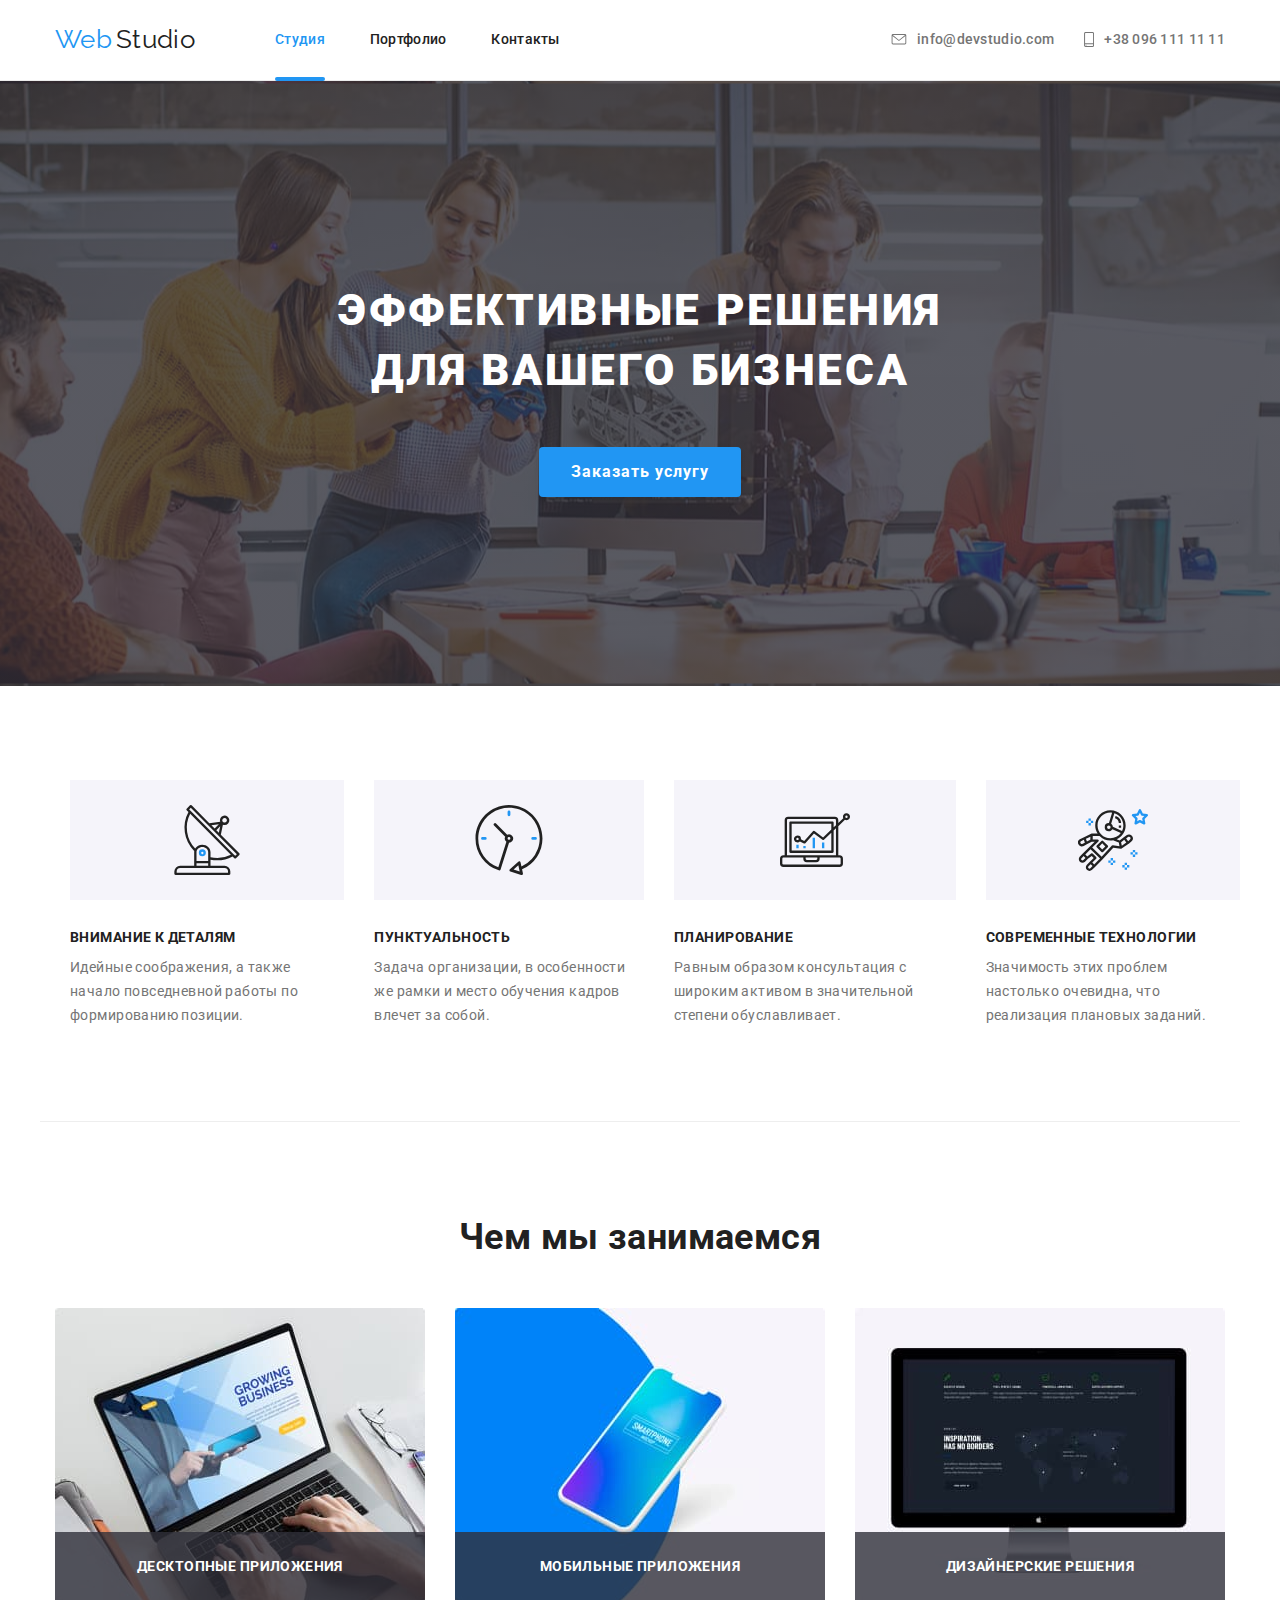
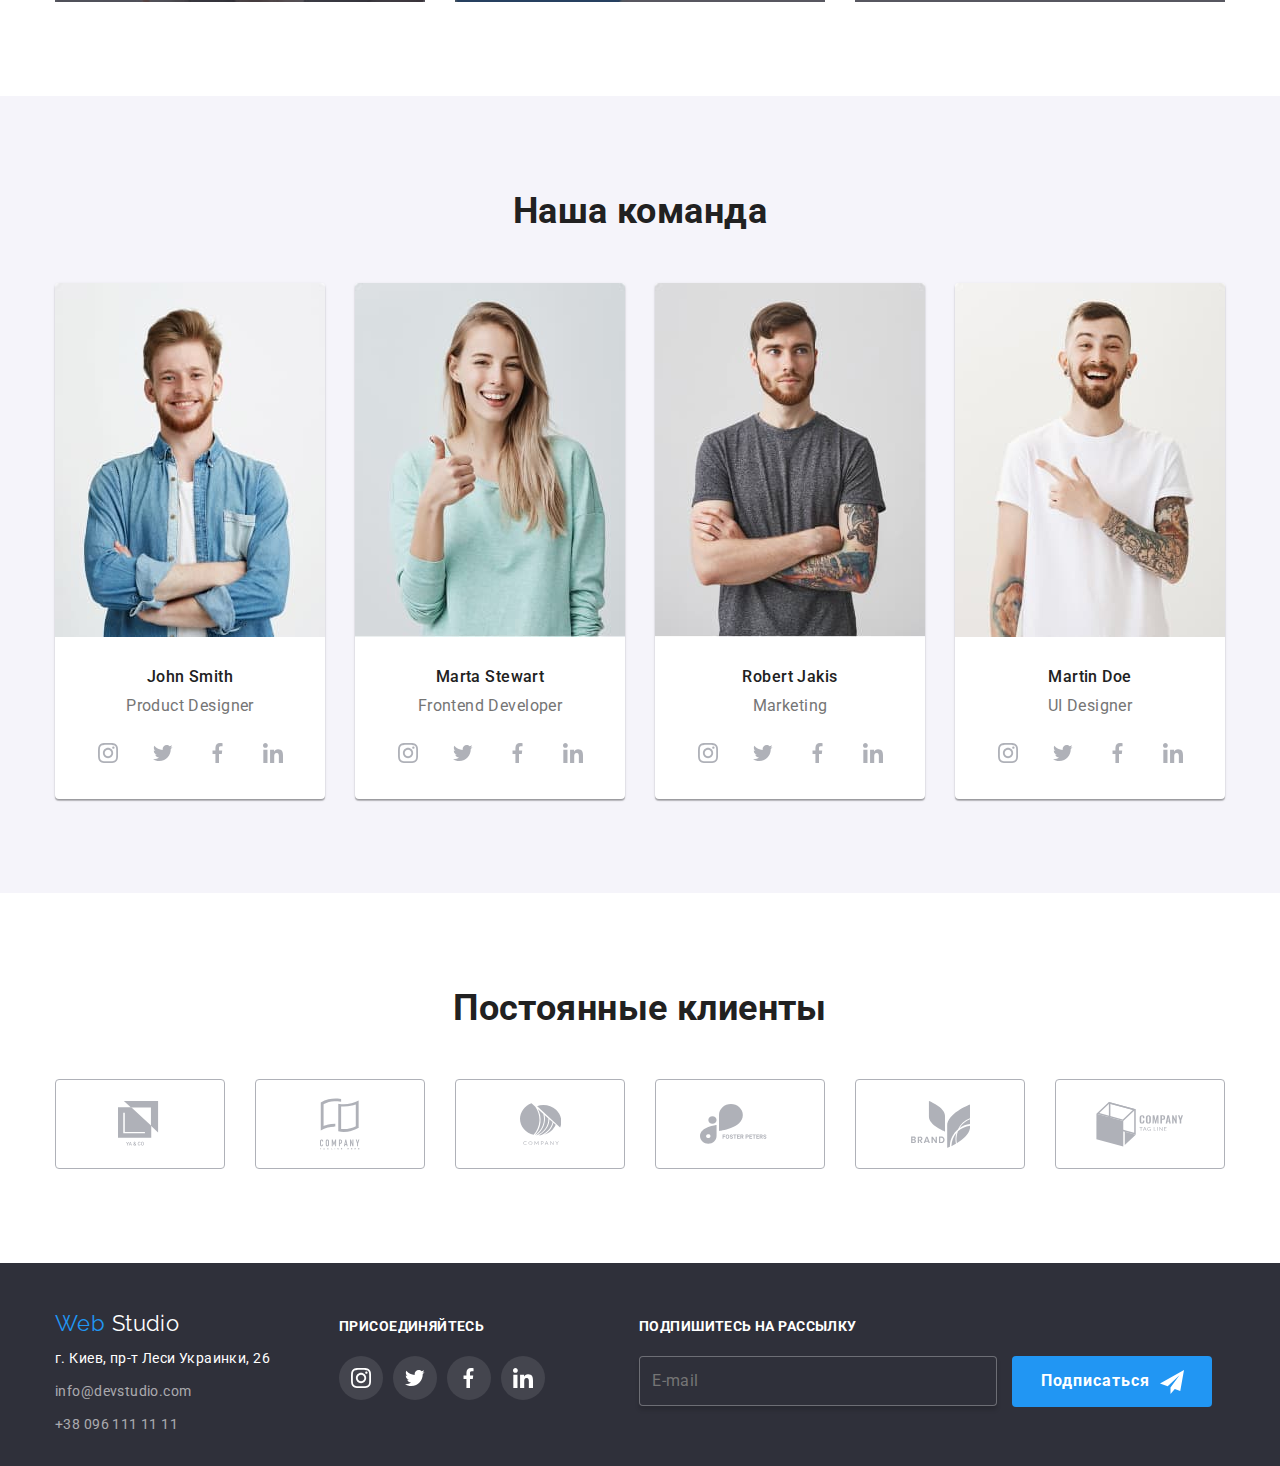
==== index.html @ 1671b2d3 "додає основні файли" ====
<!DOCTYPE html>
<html lang="ru">
  <head>
    <meta charset="UTF-8" />
    <meta name="viewport" content="width=device-width, initial-scale=1.0" />
    <title>Document</title>
    <link
      href="https://fonts.googleapis.com/css2?family=Raleway:wght@700&family=Roboto:wght@400;500;700;900&display=swap"
      rel="stylesheet"
    />
    <link
      rel="stylesheet"
      href="https://cdnjs.cloudflare.com/ajax/libs/modern-normalize/0.6.0/modern-normalize.min.css"
    />

    <link rel="stylesheet" href="./css/main.min.css" />
  </head>
  <body>
    <!-- шапка  -->
    <header>
      <div class="container header">
        <nav class="main-nav">
          <a href="./index.html" class="link">
            <span class="logo-web links">Web</span>&#160;<span
              class="logo-studio links"
              >Studio</span
            >
          </a>

          <ul class="nav">
            <li class="nav-item">
              <a href="./index.html" class="link main current">Студия</a>
            </li>

            <li class="nav-item">
              <a href="./portfolio.html" class="link">Портфолио</a>
            </li>
            <li class="nav-item"><a href="" class="link">Контакты</a></li>
          </ul>
        </nav>

        <ul class="contacts">
          <li>
            <a href="mailto:info@devstudio.com" class="link mail">
              <svg class="icon" width="16" height="11">
                <title>иконка електронка</title>
                <use href="./img/sprite.svg#mail-icon"></use>
              </svg>
              info@devstudio.com
            </a>
          </li>
          <li>
            <a href="tell:380961111111" class="link tell">
              <svg class="icon" width="10" height="15">
                <title>иконка телефон</title>
                <use href="./img/sprite.svg#tell-icon"></use>
              </svg>
              +38 096 111 11 11
            </a>
          </li>
        </ul>
      </div>
    </header>

    <main>
      <!-- герой -->
      <section class="hero">
        <h1 class="hero-title">
          эффективные решения для вашего бизнеса
        </h1>
        <button data-modal-open class="hero-button">Заказать услугу</button>

        <div data-modal class="backdrop is-hidden">
          <div class="modal">
            <b class="modal-title">Оставьте свои данные, мы вам перезвоним</b>
            <button data-modal-close class="modal-close-btn">
              <svg class="close" width="11" height="11">
                <use href="./img/sprite.svg#icon-close"></use>
              </svg>
            </button>
            <form class="js-speaker-form">
              <div class="form-field">
                <input
                  type="text"
                  name="username"
                  id="name"
                  placeholder=" "
                  class="form-input"
                />
                <label for="name" class="fields-label">Имя</label>
                <svg class="icon-form" width="12" height="12">
                  <title>иконка поля имя</title>
                  <use href="./img/sprite.svg#icon-name"></use>
                </svg>
              </div>
              <div class="form-field">
                <input
                  type="tel"
                  name="tel"
                  id="tel"
                  placeholder=" "
                  class="form-input"
                />
                <label for="tel" class="fields-label">Телефон</label>
                <svg class="icon-form" width="12" height="12">
                  <title>иконка поля телефон</title>
                  <use href="./img/sprite.svg#icon-tel"></use>
                </svg>
              </div>
              <div class="form-field">
                <input
                  type="email"
                  name="email"
                  id="email"
                  placeholder=" "
                  class="form-input"
                />
                <label for="email" class="fields-label">Почта</label>
                <svg class="icon-form" width="12" height="12">
                  <title>иконка поля електронка</title>
                  <use href="./img/sprite.svg#icon-mail"></use>
                </svg>
              </div>

              <div class="form-field">
                <textarea
                  placeholder=" "
                  class="form-input input-textarea"
                  name="comment"
                  id="comment"
                  cols="30"
                  rows="10"
                ></textarea>
                <label for="comment" class="fields-label coment"
                  >Комментарий</label
                >
              </div>

              <div class="checkbox-field">
                <label class="checkbox-label">
                  <input class="checkbox" type="checkbox" name="consent" />
                  <span class="checkbox-icon"></span>
                  <p class="chexkbox-text">
                    Согласен с рассылкой и принимаю
                    <a href="" class="link checkbox-link">Условия договора</a>
                  </p>
                </label>
              </div>
              <button type="submit" class="modal-submit">Отправить</button>
            </form>
          </div>
        </div>
      </section>
      <!-- наши преимущества -->
      <section class="section advantages container">
        <div class="container advantages-box">
          <h2 class="section-titles visually-hidden">наши преимущества</h2>
          <ul class="advantages-list">
            <li class="advantages-list-item">
              <!-- <svg class="icon" width="270" height="120">
                <use href="./img/sprite.svg#icon-details"></use>
              </svg> -->

              <h3 class="advantage-titles">Внимание к деталям</h3>
              <p>
                Идейные соображения, а также начало повседневной работы по
                формированию позиции.
              </p>
            </li>
            <li class="advantages-list-item">
              <!-- <svg class="icon" width="270" height="120">
                <use href="./img/sprite.svg#icon-punctuality"></use>
              </svg> -->
              <h3 class="advantage-titles">Пунктуальность</h3>
              <p>
                Задача организации, в особенности же рамки и место обучения
                кадров влечет за собой.
              </p>
            </li>
            <li class="advantages-list-item">
              <!-- <svg class="icon" width="270" height="120">
                <use href="./img/sprite.svg#icon-planning"></use>
              </svg> -->
              <h3 class="advantage-titles">Планирование</h3>
              <p>
                Равным образом консультация с широким активом в значительной
                степени обуславливает.
              </p>
            </li>
            <li class="advantages-list-item">
              <!-- <svg class="icon" width="270" height="120">
                <use href="./img/sprite.svg#modern-tech"></use>
              </svg> -->
              <h3 class="advantage-titles">Современные технологии</h3>
              <p>
                Значимость этих проблем настолько очевидна, что реализация
                плановых заданий.
              </p>
            </li>
          </ul>
        </div>
      </section>

      <!-- деятельность -->
      <section class="section activity">
        <div class="container">
          <h2 class="section-titles">Чем мы занимаемся</h2>
          <ul class="activity-list">
            <li>
              <img
                src="./img/desktop-app.jpg"
                alt="Десктопные приложения"
                width="370"
              />
              <a href="" class="link"
                ><h3 class="activity-title">Десктопные приложения</h3></a
              >
            </li>
            <li>
              <img
                src="./img/tell-app.jpg"
                alt="Мобильные приложения"
                width="370"
              />
              <a href="" class="link"
                ><h3 class="activity-title">Мобильные приложения</h3></a
              >
            </li>
            <li>
              <img
                src="./img/design-decision.jpg"
                alt="Дизайнерские решения"
                width="370"
              />
              <a href="" class="link"
                ><h3 class="activity-title">Дизайнерские решения</h3></a
              >
            </li>
          </ul>
        </div>
      </section>

      <!-- команда -->
      <section class="section team">
        <div class="container">
          <h2 class="section-titles">Наша команда</h2>
          <ul class="team-list">
            <li>
              <img src="./img/smith.jpg" alt="John Smith photo" width="270" />
              <p class="team-members">John Smith</p>
              <p class="profession">Product Designer</p>

              <ul class="team-pages">
                <li>
                  <a
                    href=""
                    aria-label="ссылка на instagram"
                    class="link-socio"
                  >
                    <svg class="icon" width="20" height="20">
                      <use href="./img/sprite.svg#instagram-icon"></use>
                      <title>иконка инстаграм</title>
                    </svg>
                  </a>
                </li>
                <li>
                  <a href="" aria-label="ссылка на twitter" class="link-socio">
                    <svg class="icon" width="20" height="20">
                      <use href="./img/sprite.svg#twitter-icon"></use>
                      <title>иконка твиттер</title>
                    </svg>
                  </a>
                </li>
                <li>
                  <a href="" aria-label="ссылка на facebook" class="link-socio">
                    <svg class="icon" width="20" height="20">
                      <use href="./img/sprite.svg#facebook-icon"></use>
                      <title>иконка фейсбук</title>
                    </svg>
                  </a>
                </li>
                <li>
                  <a href="" aria-label="ссылка на linkedin" class="link-socio">
                    <svg class="icon" width="20" height="20">
                      <use href="./img/sprite.svg#linkedin-icon"></use>
                      <title>иконка линкедин</title>
                    </svg>
                  </a>
                </li>
              </ul>
            </li>
            <li>
              <img
                src="./img/stewart.jpg"
                alt="Marta Stewart photo"
                width="270"
              />
              <p class="team-members">Marta Stewart</p>
              <p class="profession">Frontend Developer</p>

              <ul class="team-pages">
                <li>
                  <a
                    href=""
                    aria-label="ссылка на instagram"
                    class="link-socio"
                  >
                    <svg class="icon" width="20" height="20">
                      <use href="./img/sprite.svg#instagram-icon"></use>
                      <title>иконка инстаграм</title>
                    </svg>
                  </a>
                </li>
                <li>
                  <a href="" aria-label="ссылка на twitter" class="link-socio">
                    <svg class="icon" width="20" height="20">
                      <use href="./img/sprite.svg#twitter-icon"></use>
                      <title>иконка твиттер</title>
                    </svg>
                  </a>
                </li>
                <li>
                  <a href="" aria-label="ссылка на facebook" class="link-socio">
                    <svg class="icon" width="20" height="20">
                      <use href="./img/sprite.svg#facebook-icon"></use>
                      <title>иконка фейсбук</title>
                    </svg>
                  </a>
                </li>
                <li>
                  <a href="" aria-label="ссылка на linkedin" class="link-socio">
                    <svg class="icon" width="20" height="20">
                      <use href="./img/sprite.svg#linkedin-icon"></use>
                      <title>иконка линкедин</title>
                    </svg>
                  </a>
                </li>
              </ul>
            </li>

            <li>
              <img src="./img/jakis.jpg" alt="Robert Jakis photo" width="270" />
              <p class="team-members">Robert Jakis</p>
              <p class="profession">Marketing</p>

              <ul class="team-pages">
                <li>
                  <a
                    href=""
                    aria-label="ссылка на instagram"
                    class="link-socio"
                  >
                    <svg class="icon" width="20" height="20">
                      <use href="./img/sprite.svg#instagram-icon"></use>
                      <title>иконка инстаграм</title>
                    </svg>
                  </a>
                </li>
                <li>
                  <a href="" aria-label="ссылка на twitter" class="link-socio">
                    <svg class="icon" width="20" height="20">
                      <use href="./img/sprite.svg#twitter-icon"></use>
                      <title>иконка твиттер</title>
                    </svg>
                  </a>
                </li>
                <li>
                  <a href="" aria-label="ссылка на facebook" class="link-socio">
                    <svg class="icon" width="20" height="20">
                      <use href="./img/sprite.svg#facebook-icon"></use>
                      <title>иконка фейсбук</title>
                    </svg>
                  </a>
                </li>
                <li>
                  <a href="" aria-label="ссылка на linkedin" class="link-socio">
                    <svg class="icon" width="20" height="20">
                      <use href="./img/sprite.svg#linkedin-icon"></use>
                      <title>иконка линкедин</title>
                    </svg>
                  </a>
                </li>
              </ul>
            </li>
            <li>
              <img src="./img/doe.jpg" alt="Martin Doe photo" width="270" />
              <p class="team-members">Martin Doe</p>
              <p class="profession">UI Designer</p>

              <ul class="team-pages">
                <li>
                  <a
                    href=""
                    aria-label="ссылка на instagram"
                    class="link-socio"
                  >
                    <svg class="icon" width="20" height="20">
                      <use href="./img/sprite.svg#instagram-icon"></use>
                      <title>иконка инстаграм</title>
                    </svg>
                  </a>
                </li>
                <li>
                  <a href="" aria-label="ссылка на twitter" class="link-socio">
                    <svg class="icon" width="20" height="20">
                      <use href="./img/sprite.svg#twitter-icon"></use>
                      <title>иконка твиттер</title>
                    </svg>
                  </a>
                </li>
                <li>
                  <a href="" aria-label="ссылка на facebook" class="link-socio">
                    <svg class="icon" width="20" height="20">
                      <use href="./img/sprite.svg#facebook-icon"></use>
                      <title>иконка фейсбук</title>
                    </svg>
                  </a>
                </li>
                <li>
                  <a href="" aria-label="ссылка на linkedin" class="link-socio">
                    <svg class="icon" width="20" height="20">
                      <use href="./img/sprite.svg#linkedin-icon"></use>
                      <title>иконка линкедин</title>
                    </svg>
                  </a>
                </li>
              </ul>
            </li>
          </ul>
        </div>
      </section>

      <!-- клиенты -->
      <section class="section clients">
        <div class="container">
          <h2 class="section-titles">Постоянные клиенты</h2>
          <ul class="clients-list">
            <li>
              <a href="" aria-label="ссылка клиент1" class="link-client">
                <svg class="client-logo" width="44" height="49">
                  <use href="./img/sprite.svg#logo-client1"></use>
                </svg>
              </a>
            </li>
            <li>
              <a href="" aria-label="ссылка клиент2" class="link-client">
                <svg class="client-logo" width="40" height="52">
                  <use href="./img/sprite.svg#logo-client2"></use>
                </svg>
              </a>
            </li>
            <li>
              <a href="" aria-label="ссылка клиент3" class="link-client">
                <svg class="client-logo" width="41" height="43">
                  <use href="./img/sprite.svg#logo-client3"></use>
                </svg>
              </a>
            </li>
            <li>
              <a href="" aria-label="ссылка клиент4" class="link-client">
                <svg class="client-logo" width="80" height="42">
                  <use href="./img/sprite.svg#logo-client4"></use>
                </svg>
              </a>
            </li>
            <li>
              <a href="" aria-label="ссылка клиент5" class="link-client">
                <svg class="client-logo" width="59" height="47">
                  <use href="./img/sprite.svg#logo-client5"></use>
                </svg>
              </a>
            </li>
            <li>
              <a href="" aria-label="ссылка клиент6" class="link-client">
                <svg class="client-logo" width="88" height="45">
                  <use href="./img/sprite.svg#logo-client6"></use>
                </svg>
              </a>
            </li>
          </ul>
        </div>
      </section>
    </main>

    <footer>
      <div class="container">
        <div class="footer-box">
          <div class="footer-contacts">
            <a href="./index.html" class="logo-link">
              <span class="logo-web">Web</span>&#160;<span class="logo-studio"
                >Studio</span
              >
            </a>
            <ul>
              <li class="link-item">
                <a
                  href="https://www.google.com/maps/place/%D0%B1%D1%83%D0%BB.+%D0%9B%D0%B5%D1%81%D0%B8+%D0%A3%D0%BA%D1%80%D0%B0%D0%B8%D0%BD%D0%BA%D0%B8,+26,+%D0%9A%D0%B8%D0%B5%D0%B2,+02000/@50.4269938,30.539431,3a,90y,237.72h,97.14t/data=!3m6!1e1!3m4!1sD-pTT85VMTMNwB7MYqKkrQ!2e0!7i13312!8i6656!4m5!3m4!1s0x40d4cf0e033ecbe9:0x57a4dffefec77da0!8m2!3d50.4265807!4d30.5383858"
                  class="link"
                  >г. Киев, пр-т Леси Украинки, 26</a
                >
              </li>
              <li>
                <a href="mailto:info@devstudio.com" class="link"
                  >info@devstudio.com</a
                >
              </li>
              <li>
                <a href="tell:380961111111" class="link">+38 096 111 11 11</a>
              </li>
            </ul>
          </div>

          <div class="join">
            <b class="join-header">присоединяйтесь</b>
            <ul class="join-networks">
              <li>
                <a href="" aria-label="ссылка на instagram" class="link-socio">
                  <svg class="icon" width="20" height="20">
                    <use href="./img/sprite.svg#instagram-icon"></use>
                    <title>иконка инстаграм</title>
                  </svg>
                </a>
              </li>
              <li>
                <a href="" aria-label="ссылка на twitter" class="link-socio">
                  <svg class="icon" width="20" height="20">
                    <use href="./img/sprite.svg#twitter-icon"></use>
                    <title>иконка твиттер</title>
                  </svg>
                </a>
              </li>
              <li>
                <a href="" aria-label="ссылка на facebook" class="link-socio">
                  <svg class="icon" width="20" height="20">
                    <use href="./img/sprite.svg#facebook-icon"></use>
                    <title>иконка фейсбук</title>
                  </svg>
                </a>
              </li>
              <li>
                <a href="" aria-label="ссылка на linkedin" class="link-socio">
                  <svg class="icon" width="20" height="20">
                    <use href="./img/sprite.svg#linkedin-icon"></use>
                    <title>иконка линкедин</title>
                  </svg>
                </a>
              </li>
            </ul>
          </div>

          <div>
            <b class="join-header">подпишитесь на рассылку</b>
            <form>
              <input
                type="text"
                name="mail"
                placeholder="E-mail"
                class="mail-field"
              />
              <button class="submit">Подписаться</button>
            </form>
          </div>
        </div>
        <!-- <p class="copyright">2020 | Developed by GoIT Students</p> -->
      </div>
    </footer>
    <script src="./js/modal.js"></script>
    <script src="./js/form.js"></script>
  </body>
</html>
---- css/main.min.css ----
html{-webkit-box-sizing:border-box;box-sizing:border-box}*,*::before,*::after{-webkit-box-sizing:inherit;box-sizing:inherit}ul{list-style:none;padding:0;margin:0}h1,h2,h3,h4,h5,h6{margin:0}p{margin:0}img{display:block}a{text-decoration:none}.visually-hidden{position:absolute;width:1px;height:1px;margin:-1px;border:0;padding:0;clip:rect(0 0 0 0);overflow:hidden}body{background-color:#fff;color:#757575;font-family:Roboto,sans-serif;letter-spacing:.03em;font-size:14px;line-height:1.7}.advantages,.activity,.team,.clients{padding-bottom:94px;padding-top:94px}.container{width:1200px;padding-left:15px;padding-right:15px;margin-left:auto;margin-right:auto}.header{display:-webkit-box;display:-ms-flexbox;display:flex;-webkit-box-align:center;-ms-flex-align:center;align-items:center}header{border-bottom:1px solid #ececec}header>.container{margin-bottom:0px;padding-top:0px;padding-bottom:0px}.section .section-titles{margin-bottom:50px;color:#212121;font-weight:700;font-size:36px;line-height:1.17;text-align:center}.section .activity-title{color:#fff;font-weight:700;font-size:14px;line-height:1.14;text-transform:uppercase;text-align:center}.advantages{border-bottom:1px solid #eee}.advantages .advantage-titles{margin-bottom:10px;color:#212121;font-weight:700;font-size:14px;line-height:1.14;text-transform:uppercase}footer{padding-top:48px;padding-bottom:21px;background-color:#2f303a}.footer-box{display:-webkit-box;display:-ms-flexbox;display:flex;-webkit-box-align:baseline;-ms-flex-align:baseline;align-items:baseline}.link .links{font-family:Raleway,sans-serif;font-size:26px;line-height:1.2}.logo-web{color:#2196f3}.logo-studio{color:#212121}.footer-contacts .logo-link{display:block;margin-bottom:10px;font-family:Raleway,sans-serif;font-size:22px;line-height:1.18}.footer-contacts .logo-studio{color:#fff}.main-nav{display:-webkit-box;display:-ms-flexbox;display:flex;-webkit-box-align:center;-ms-flex-align:center;align-items:center}.main-nav .link{display:block}.main-nav>.link{margin-right:80px}.nav{display:-webkit-box;display:-ms-flexbox;display:flex;font-weight:500;font-size:14px;line-height:1.14;letter-spacing:0.02em}.nav-item:not(:last-child){margin-right:45px}.nav .link{display:block;padding-top:32px;padding-bottom:32px;color:#212121;-webkit-transition:color 250ms cubic-bezier(0.4, 0, 0.2, 1);transition:color 250ms cubic-bezier(0.4, 0, 0.2, 1)}.nav .link:hover,.nav .link:focus{color:#2196f3}.nav .current{color:#2196f3;position:relative}.nav .current::after{content:'';display:inline-block;position:absolute;bottom:0;left:0;width:100%;height:4px;background-color:#2196f3;border-radius:2px}.nav .current.main::after{bottom:-1px}.contacts{display:-webkit-box;display:-ms-flexbox;display:flex;margin-left:auto;font-weight:500;font-size:14px;line-height:1.14;letter-spacing:0.02em}.contacts>li:not(:last-child){margin-right:30px}.contacts .link{display:-webkit-box;display:-ms-flexbox;display:flex;-webkit-box-align:center;-ms-flex-align:center;align-items:center;color:#757575;-webkit-transition:color 250ms cubic-bezier(0.4, 0, 0.2, 1);transition:color 250ms cubic-bezier(0.4, 0, 0.2, 1)}.contacts .link:hover,.contacts .link:focus{color:#2196f3}.contacts .icon{margin-right:10px;fill:currentColor;-webkit-transition:fill 250ms cubic-bezier(0.4, 0, 0.2, 1);transition:fill 250ms cubic-bezier(0.4, 0, 0.2, 1)}.contacts .icon:hover,.contacts .icon:focus{fill:#2196f3}.hero{height:605px;max-width:1600px;margin-left:auto;margin-right:auto;background-color:rgba(47,48,58,0.8);background-image:-webkit-gradient(linear, left top, left bottom, from(rgba(47,48,58,0.8)), to(rgba(47,48,58,0.8))),url(../img/hero-img.jpg);background-image:linear-gradient(rgba(47,48,58,0.8), rgba(47,48,58,0.8)),url(../img/hero-img.jpg);background-position:center;text-align:center}.hero .hero-title{width:646px;margin-top:0px;margin-bottom:46px;margin-left:auto;margin-right:auto;padding-top:200px;color:#fff;font-weight:900;font-size:44px;line-height:1.36;letter-spacing:0.06em;text-transform:uppercase}.hero-button{display:inline-block;border:none;border-radius:4px;padding:10px 32px;min-width:200px;color:#fff;background-color:#2196f3;text-decoration:none;-webkit-box-shadow:0px 4px 4px rgba(0,0,0,0.15);box-shadow:0px 4px 4px rgba(0,0,0,0.15);font-weight:700;font-size:16px;line-height:1.9;letter-spacing:0.06em}.hero-button:focus{outline:none}.backdrop{position:fixed;z-index:1;top:0;left:0;width:100%;height:100%;background-color:rgba(0,0,0,0.2)}.backdrop.is-hidden{opacity:0;pointer-events:none}.modal{position:absolute;top:50%;left:50%;-webkit-transform:translate(-50%, -50%);transform:translate(-50%, -50%);padding:40px;max-width:528px;min-height:581px;background-color:#fff;-webkit-box-shadow:0px 2px 1px rgba(0,0,0,0.2),0px 1px 1px rgba(0,0,0,0.14),0px 1px 3px rgba(0,0,0,0.12);box-shadow:0px 2px 1px rgba(0,0,0,0.2),0px 1px 1px rgba(0,0,0,0.14),0px 1px 3px rgba(0,0,0,0.12);border-radius:4px}.modal-title{display:inline-block;margin-bottom:30px;font-weight:700;font-size:20px;line-height:1.15;text-align:center;color:#212121}.modal-close-btn{position:absolute;top:8px;right:8px;width:30px;height:30px;border-radius:50%;background-position:center;border:none;background:#fff;-webkit-box-shadow:0px 2px 1px rgba(0,0,0,0.2),0px 1px 1px rgba(0,0,0,0.14),0px 1px 3px rgba(0,0,0,0.12);box-shadow:0px 2px 1px rgba(0,0,0,0.2),0px 1px 1px rgba(0,0,0,0.14),0px 1px 3px rgba(0,0,0,0.12)}.modal-close-btn:hover,.modal-close-btn:focus .close{fill:#2196f3;cursor:pointer}.modal-submit{display:inline-block;border:none;border-radius:4px;width:200px;padding:10px 28px 10px 29px;margin:0 auto;font-family:inherit;font-weight:700;font-size:16px;line-height:1.9;letter-spacing:0.06em;color:#fff;background-color:#2196f3}form{width:100%;height:100%}.form-field{position:relative;display:-webkit-box;display:-ms-flexbox;display:flex;-webkit-box-orient:vertical;-webkit-box-direction:normal;-ms-flex-direction:column;flex-direction:column;margin-bottom:28px}.form-field:last-child{margin-bottom:20px}.form-input{display:inline-block;border:none;border-radius:4px;width:448px;padding:12px 44px 12px 42px;border:1px solid rgba(33,33,33,0.2);-webkit-box-sizing:border-box;box-sizing:border-box}.form-input:focus{border:1px solid #2196f3}.input-textarea{padding:12px 44px 12px 16px;max-width:448px;min-height:120px;resize:none;border:1px solid rgba(33,33,33,0.2);outline:none}.fields-label{position:absolute;top:50%;left:42px;-webkit-transform:translateY(-50%);transform:translateY(-50%);font-weight:400;font-size:14px;line-height:1.14;letter-spacing:0.01em;color:#212121;-webkit-transition:all 250ms cubic-bezier(0.4, 0, 0.2, 1);transition:all 250ms cubic-bezier(0.4, 0, 0.2, 1)}.coment{left:16px;top:12px;-webkit-transform:translateY(0);transform:translateY(0)}.form-input:focus+.fields-label,.form-input:not(:placeholder-shown)+.fields-label{color:#2196f3;font-size:12px;-webkit-transform:translate(-39px, -37px);transform:translate(-39px, -37px)}.input-textarea:focus+.fields-label{color:#2196f3;-webkit-transform:translate(-12px, -28px);transform:translate(-12px, -28px)}.form-input:focus ~ .icon-form{fill:#2196f3}.icon-form{position:absolute;top:50%;left:19px;-webkit-transform:translateY(-50%);transform:translateY(-50%);fill:#212121;-webkit-transition:fill 250ms cubic-bezier(0.4, 0, 0.2, 1);transition:fill 250ms cubic-bezier(0.4, 0, 0.2, 1)}.checkbox{-webkit-appearance:none;-moz-appearance:none;appearance:none;position:absolute}.checkbox-field{margin-bottom:30px}.checkbox-label{display:-webkit-box;display:-ms-flexbox;display:flex;-webkit-box-align:center;-ms-flex-align:center;align-items:center;-webkit-box-pack:center;-ms-flex-pack:center;justify-content:center}.checkbox-icon{display:inline-block;width:15px;height:15px;margin-right:8px;border:1px solid #212121;border-radius:2px}.checkbox-text{font-weight:normal;font-size:14px;line-height:1.7;letter-spacing:0.03em;color:#757575}.checkbox:checked+.checkbox-icon{background-color:#2196f3;background-image:url(../img/icon-check.svg);background-size:contain;background-origin:border-box;border-color:transparent}.checkbox-link{position:relative;color:#2196f3}.checkbox-link>input{width:100%}.checkbox-link::before{content:'';position:absolute;bottom:1px;display:inline-block;width:100%;height:1px;background-color:#2196f3}.advantages-list{display:-webkit-box;display:-ms-flexbox;display:flex}.advantages-list>li:not(:last-child){margin-right:30px}.advantages-list>li:not(:last-child){margin-right:30px}.advantages-list-item:nth-child(1)::before,.advantages-list-item:nth-child(2)::before,.advantages-list-item:nth-child(3)::before,.advantages-list-item:nth-child(4)::before{content:'';display:block;margin-bottom:30px;height:120px;background-size:70px 70px;background-repeat:no-repeat;background-color:#f5f4fa;background-position:center}.advantages-list-item:nth-child(1)::before{background-image:url(../img/details.svg)}.advantages-list-item:nth-child(2)::before{background-image:url(../img/punctuality.svg)}.advantages-list-item:nth-child(3)::before{background-image:url(../img/planning.svg)}.advantages-list-item:nth-child(4)::before{background-image:url(../img/modern-tech.svg)}.activity-list>li{position:relative;width:calc((100% - 2 * 30px) / 3)}.activity-list>li:not(:last-child){margin-right:30px}.activity-list{display:-webkit-box;display:-ms-flexbox;display:flex}.activity-list .link{display:block;padding-top:27px;padding-bottom:27px;position:absolute;bottom:0;right:0;left:0;background-color:rgba(47,48,58,0.8)}.team{background-color:#f5f4fa}.team-list{display:-webkit-box;display:-ms-flexbox;display:flex;-webkit-box-orient:horizontal;-webkit-box-direction:normal;-ms-flex-direction:row;flex-direction:row}.team-list>li{width:calc((100% - 3 * 30px) / 4);border-radius:4px;-webkit-box-shadow:0px 2px 1px rgba(0,0,0,0.2),0px 1px 1px rgba(0,0,0,0.14),0px 1px 3px rgba(0,0,0,0.12);box-shadow:0px 2px 1px rgba(0,0,0,0.2),0px 1px 1px rgba(0,0,0,0.14),0px 1px 3px rgba(0,0,0,0.12);background-color:#fff}.team-list>li:not(:last-child){margin-right:30px}.team-list img{margin-bottom:30px;border-radius:4px 4px 0px 0px}.team-members{color:#212121;font-weight:500;font-size:16px;line-height:1.2;margin-bottom:10px;text-align:center}.profession{font-weight:400;font-size:16px;line-height:1.2;margin-bottom:16px;text-align:center}.team-pages{display:-webkit-box;display:-ms-flexbox;display:flex;-webkit-box-pack:center;-ms-flex-pack:center;justify-content:center;margin-bottom:24px}.team-pages>li+li{margin-left:11px}.link-socio{display:block;padding:12px;width:44px;height:44px;border-radius:50%;background-color:rgba(255,255,255,0.1);fill:#afb1b8;-webkit-transition-property:background-color, fill;transition-property:background-color, fill;-webkit-transition-duration:250ms;transition-duration:250ms;-webkit-transition-timing-function:cubic-bezier(0.4, 0, 0.2, 1);transition-timing-function:cubic-bezier(0.4, 0, 0.2, 1)}.link-socio:hover,.link-socio:focus{background-color:#2196f3;fill:#fff}.clients-list{display:-webkit-box;display:-ms-flexbox;display:flex;-webkit-box-pack:center;-ms-flex-pack:center;justify-content:center}.clients-list>li+li{margin-left:30px}.link-client{display:-webkit-box;display:-ms-flexbox;display:flex;-webkit-box-align:center;-ms-flex-align:center;align-items:center;-webkit-box-pack:center;-ms-flex-pack:center;justify-content:center;width:170px;height:90px;fill:#afb1b8;border:1px solid #afb1b8;border-radius:4px;-webkit-transition-property:border, fill;transition-property:border, fill;-webkit-transition-duration:250ms;transition-duration:250ms;-webkit-transition-timing-function:cubic-bezier(0.4, 0, 0.2, 1);transition-timing-function:cubic-bezier(0.4, 0, 0.2, 1)}.link-client:hover,.link-client:focus{border:1px solid #2196f3;fill:#2196f3}.footer-contacts{margin-right:69px}.footer-contacts>ul>li{margin-bottom:9px}.footer-contacts .link{color:rgba(255,255,255,0.6);font-weight:400;font-size:14px;line-height:1.2}.link-item .link{color:#fff}.join{margin-right:94px}.join-header{display:block;margin-bottom:21px;color:#fff;font-weight:700;font-size:14px;line-height:1.14;text-transform:uppercase}.join-networks{display:-webkit-box;display:-ms-flexbox;display:flex}.join-networks>li+li{margin-left:10px}.join-networks .icon{fill:#fff}.submit{display:-webkit-inline-box;display:-ms-inline-flexbox;display:inline-flex;border:none;border-radius:4px;padding:10px 28px 10px 29px;-webkit-box-align:center;-ms-flex-align:center;align-items:center;font-family:inherit;font-weight:700;font-size:16px;line-height:1.9;letter-spacing:0.06em;color:#fff;background-color:#2196f3}.submit::after{content:'';margin-left:10px;width:24px;height:24px;background-image:url(../img/send.svg)}.mail-field{-webkit-box-sizing:border-box;box-sizing:border-box;margin-right:12px;padding:18px 12px;font-size:16px;line-height:1.9;letter-spacing:0.03em;width:358px;height:50px;background-color:#2f303a;border:1px solid rgba(255,255,255,0.3);-webkit-box-shadow:0px 4px 4px rgba(0,0,0,0.15);box-shadow:0px 4px 4px rgba(0,0,0,0.15);border-radius:4px;color:rgba(255,255,255,0.3)}.filter button{display:inline-block;border:none;border-radius:4px;padding:6px 22px;color:#212121;background-color:#f5f4fa;font-family:inherit;font-weight:500;font-size:16px;line-height:1.6;letter-spacing:inherit;cursor:pointer;-webkit-transition-property:color, background-color, -webkit-box-shadow;transition-property:color, background-color, -webkit-box-shadow;transition-property:color, background-color, box-shadow;transition-property:color, background-color, box-shadow, -webkit-box-shadow;-webkit-transition-duration:250ms;transition-duration:250ms;-webkit-transition-timing-function:cubic-bezier(0.4, 0, 0.2, 1);transition-timing-function:cubic-bezier(0.4, 0, 0.2, 1)}.filter button:hover,.filter button:focus{color:#fff;background-color:#2196f3;-webkit-box-shadow:0px 2px 2px rgba(0,0,0,0.12),0px 1px 2px rgba(0,0,0,0.08),0px 3px 1px rgba(0,0,0,0.1);box-shadow:0px 2px 2px rgba(0,0,0,0.12),0px 1px 2px rgba(0,0,0,0.08),0px 3px 1px rgba(0,0,0,0.1)}.filter{display:-webkit-box;display:-ms-flexbox;display:flex;-ms-flex-wrap:wrap;flex-wrap:wrap;margin-bottom:34px;-webkit-box-pack:center;-ms-flex-pack:center;justify-content:center}.filter-item+li{margin-left:8px}.portfolio{padding-top:94px;padding-bottom:94px}.card-content{padding:20px 24px;height:110px;border:1px solid #eee;border-bottom-right-radius:5px;border-bottom-left-radius:5px}.example{display:-webkit-box;display:-ms-flexbox;display:flex;-ms-flex-wrap:wrap;flex-wrap:wrap}.example .example-title{color:#212121;font-weight:700;font-size:18px;line-height:2;letter-spacing:0.06em}.example .paragraf{color:#757575;font-weight:400;font-size:16px;line-height:1.9}.example .example-items{margin-right:30px;margin-bottom:30px;width:calc((100% - 2 * 30px) / 3);height:404px;border-radius:5px 5px 0px 0px;overflow:hidden;-webkit-transition-property:opasity, -webkit-box-shadow, -webkit-transform;transition-property:opasity, -webkit-box-shadow, -webkit-transform;transition-property:box-shadow, opasity, transform;transition-property:box-shadow, opasity, transform, -webkit-box-shadow, -webkit-transform;-webkit-transition-duration:250ms;transition-duration:250ms;-webkit-transition-timing-function:cubic-bezier(0.4, 0, 0.2, 1);transition-timing-function:cubic-bezier(0.4, 0, 0.2, 1)}.example .example-items:nth-child(3n){margin-right:0px}.example .example-items:nth-last-child(-n+3){margin-bottom:0px}.img-box{position:relative;overflow:hidden}.img-box .example-overlay{position:absolute;top:0;width:100%;height:100%;background-color:rgba(33,150,243,0.9);-webkit-transform:translateY(100%);transform:translateY(100%);opacity:0;-webkit-transition:opacity 250ms cubic-bezier(0.4, 0, 0.2, 1),-webkit-transform 250ms cubic-bezier(0.4, 0, 0.2, 1);transition:opacity 250ms cubic-bezier(0.4, 0, 0.2, 1),-webkit-transform 250ms cubic-bezier(0.4, 0, 0.2, 1);transition:transform 250ms cubic-bezier(0.4, 0, 0.2, 1),opacity 250ms cubic-bezier(0.4, 0, 0.2, 1);transition:transform 250ms cubic-bezier(0.4, 0, 0.2, 1),opacity 250ms cubic-bezier(0.4, 0, 0.2, 1),-webkit-transform 250ms cubic-bezier(0.4, 0, 0.2, 1)}.example-text{position:absolute;top:0;height:100%;padding:63px 24px;color:#fff;font-weight:400;font-size:18px;line-height:1.55;opacity:0;-webkit-transition-property:tramsform, opasity;transition-property:tramsform, opasity;-webkit-transition-duration:250ms;transition-duration:250ms;-webkit-transition-timing-function:cubic-bezier(0.4, 0, 0.2, 1);transition-timing-function:cubic-bezier(0.4, 0, 0.2, 1)}.example-items:hover,.example-items:focus,.example-items .link:hover,.example-items .link:focus,.example-items:hover .example-text,.example-items:focus .example-text,.example-items:hover .example-overlay,.example-items:focus .example-overlay{-webkit-box-shadow:1px 4px 6px rgba(0,0,0,0.16),0px 4px 4px rgba(0,0,0,0.06),0px 1px 1px rgba(0,0,0,0.12);box-shadow:1px 4px 6px rgba(0,0,0,0.16),0px 4px 4px rgba(0,0,0,0.06),0px 1px 1px rgba(0,0,0,0.12);-webkit-transform:translateY(0);transform:translateY(0);opacity:1}
/*# sourceMappingURL=main.min.css.map */
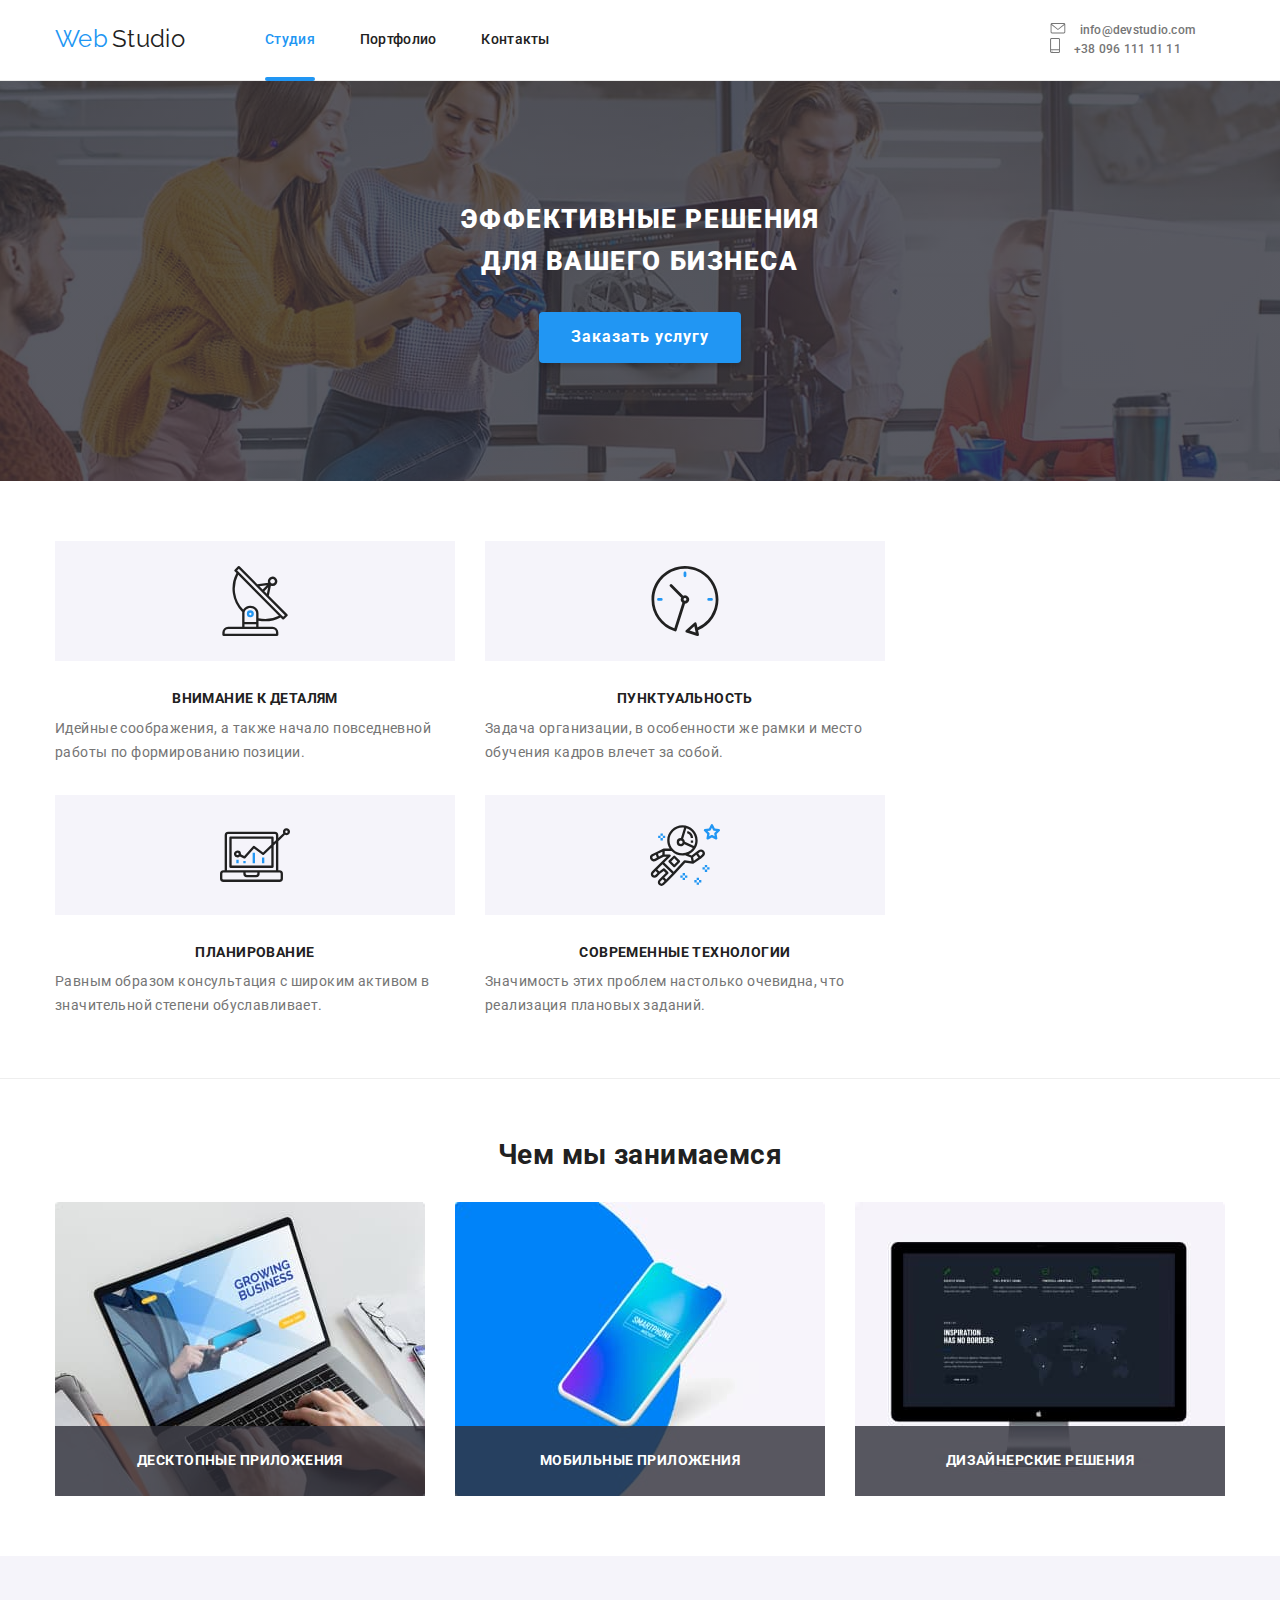
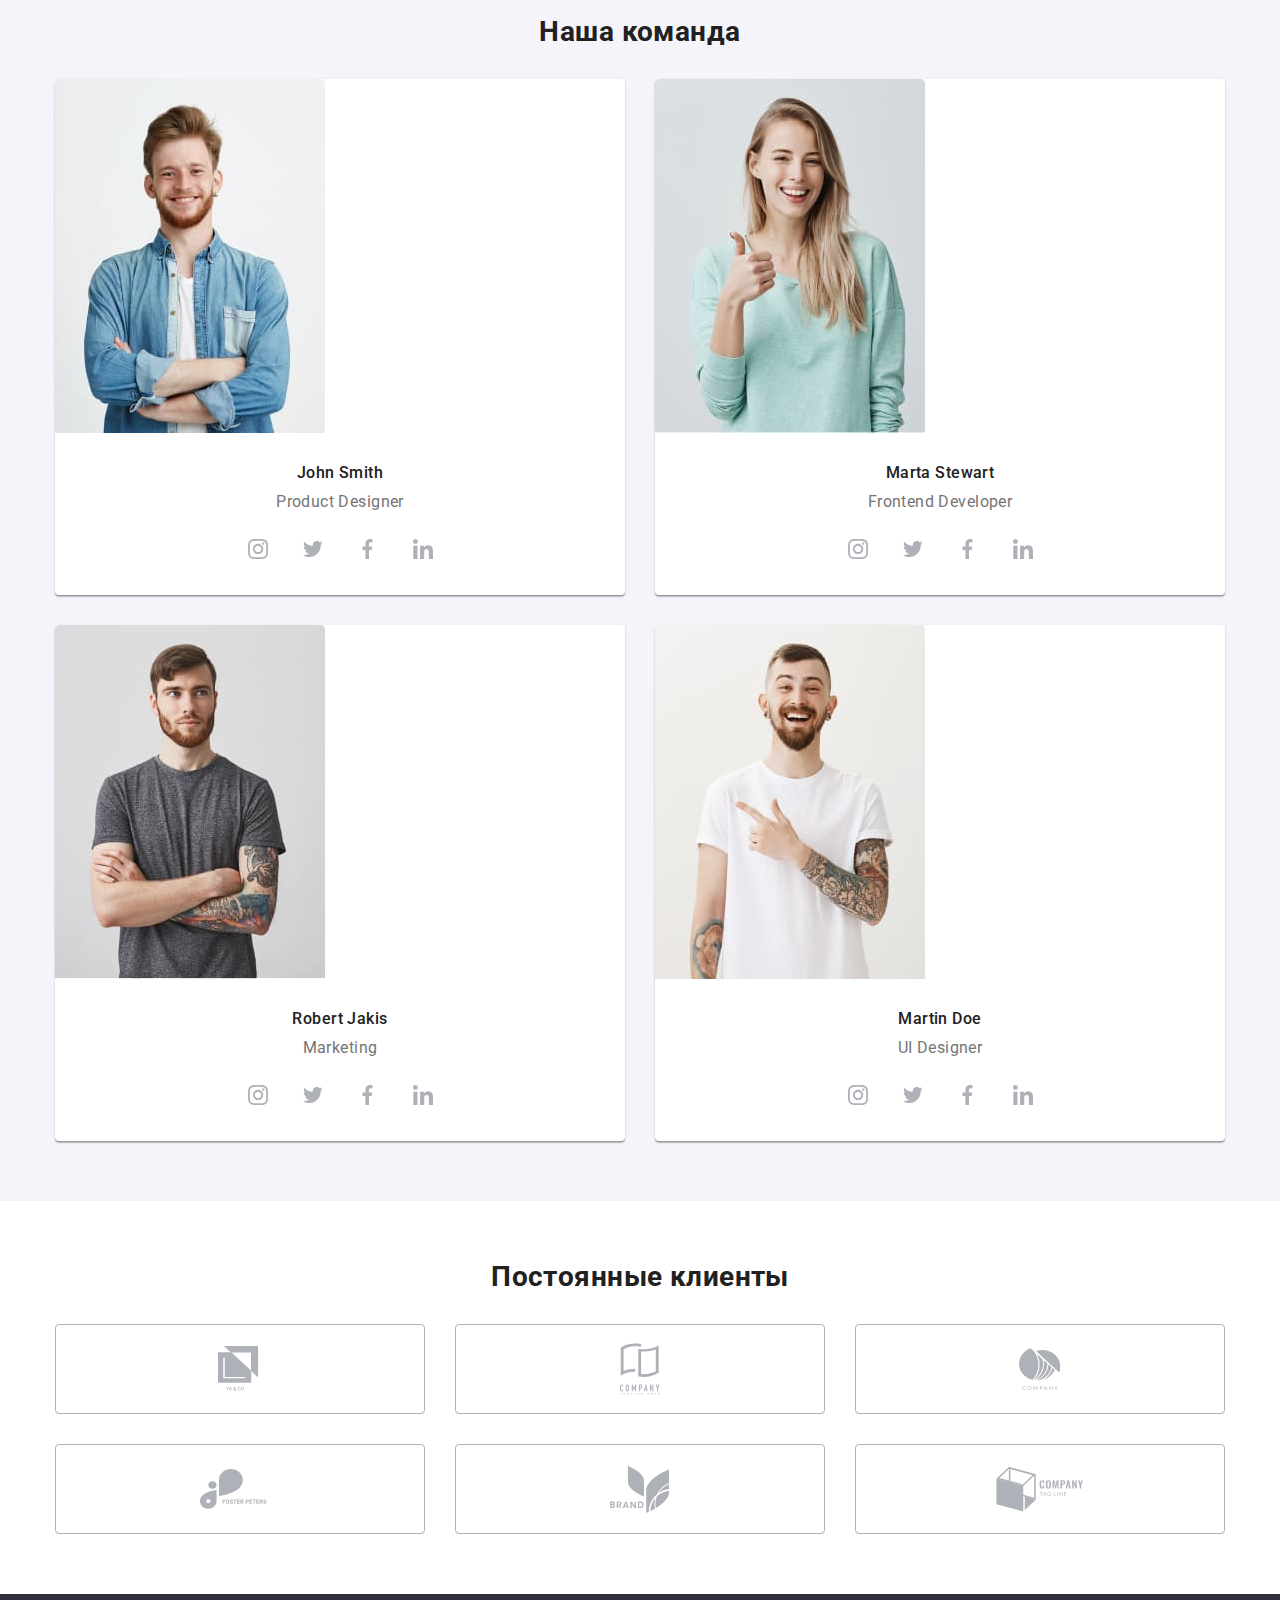
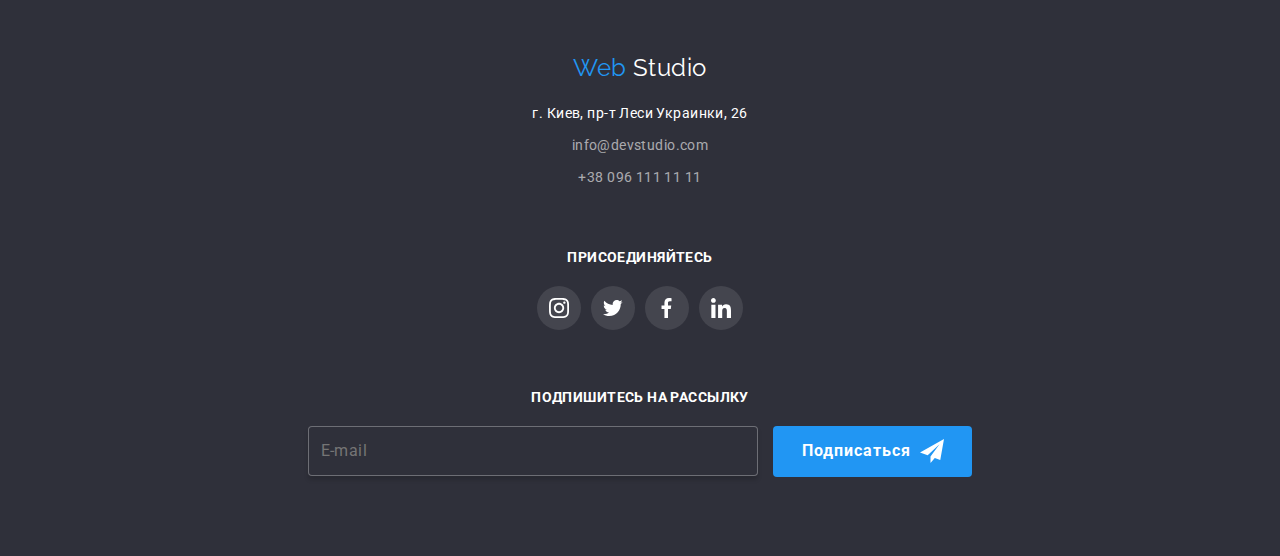
==== commit 990e8303: "стилізує mobile first" ====
--- a/index.html
+++ b/index.html
@@ -65,10 +65,13 @@
     <main>
       <!-- герой -->
       <section class="hero">
-        <h1 class="hero-title">
-          эффективные решения для вашего бизнеса
-        </h1>
-        <button data-modal-open class="hero-button">Заказать услугу</button>
+        <div class="container hero-box">
+          <h1 class="hero-title">
+            эффективные решения <br />
+            для вашего бизнеса
+          </h1>
+          <button data-modal-open class="hero-button">Заказать услугу</button>
+        </div>
 
         <div data-modal class="backdrop is-hidden">
           <div class="modal">
@@ -140,7 +143,7 @@
                 <label class="checkbox-label">
                   <input class="checkbox" type="checkbox" name="consent" />
                   <span class="checkbox-icon"></span>
-                  <p class="chexkbox-text">
+                  <p class="checkbox-text">
                     Согласен с рассылкой и принимаю
                     <a href="" class="link checkbox-link">Условия договора</a>
                   </p>
@@ -152,7 +155,7 @@
         </div>
       </section>
       <!-- наши преимущества -->
-      <section class="section advantages container">
+      <section class="section advantages">
         <div class="container advantages-box">
           <h2 class="section-titles visually-hidden">наши преимущества</h2>
           <ul class="advantages-list">
@@ -547,19 +550,18 @@
               </li>
             </ul>
           </div>
-
-          <div>
-            <b class="join-header">подпишитесь на рассылку</b>
-            <form>
-              <input
-                type="text"
-                name="mail"
-                placeholder="E-mail"
-                class="mail-field"
-              />
-              <button class="submit">Подписаться</button>
-            </form>
-          </div>
+        </div>
+        <div class="join-form">
+          <b class="join-header">подпишитесь на рассылку</b>
+          <form>
+            <input
+              type="text"
+              name="mail"
+              placeholder="E-mail"
+              class="mail-field"
+            />
+            <button class="submit">Подписаться</button>
+          </form>
         </div>
         <!-- <p class="copyright">2020 | Developed by GoIT Students</p> -->
       </div>
--- a/css/main.min.css
+++ b/css/main.min.css
@@ -1,2 +1,2 @@
-html{-webkit-box-sizing:border-box;box-sizing:border-box}*,*::before,*::after{-webkit-box-sizing:inherit;box-sizing:inherit}ul{list-style:none;padding:0;margin:0}h1,h2,h3,h4,h5,h6{margin:0}p{margin:0}img{display:block}a{text-decoration:none}.visually-hidden{position:absolute;width:1px;height:1px;margin:-1px;border:0;padding:0;clip:rect(0 0 0 0);overflow:hidden}body{background-color:#fff;color:#757575;font-family:Roboto,sans-serif;letter-spacing:.03em;font-size:14px;line-height:1.7}.advantages,.activity,.team,.clients{padding-bottom:94px;padding-top:94px}.container{width:1200px;padding-left:15px;padding-right:15px;margin-left:auto;margin-right:auto}.header{display:-webkit-box;display:-ms-flexbox;display:flex;-webkit-box-align:center;-ms-flex-align:center;align-items:center}header{border-bottom:1px solid #ececec}header>.container{margin-bottom:0px;padding-top:0px;padding-bottom:0px}.section .section-titles{margin-bottom:50px;color:#212121;font-weight:700;font-size:36px;line-height:1.17;text-align:center}.section .activity-title{color:#fff;font-weight:700;font-size:14px;line-height:1.14;text-transform:uppercase;text-align:center}.advantages{border-bottom:1px solid #eee}.advantages .advantage-titles{margin-bottom:10px;color:#212121;font-weight:700;font-size:14px;line-height:1.14;text-transform:uppercase}footer{padding-top:48px;padding-bottom:21px;background-color:#2f303a}.footer-box{display:-webkit-box;display:-ms-flexbox;display:flex;-webkit-box-align:baseline;-ms-flex-align:baseline;align-items:baseline}.link .links{font-family:Raleway,sans-serif;font-size:26px;line-height:1.2}.logo-web{color:#2196f3}.logo-studio{color:#212121}.footer-contacts .logo-link{display:block;margin-bottom:10px;font-family:Raleway,sans-serif;font-size:22px;line-height:1.18}.footer-contacts .logo-studio{color:#fff}.main-nav{display:-webkit-box;display:-ms-flexbox;display:flex;-webkit-box-align:center;-ms-flex-align:center;align-items:center}.main-nav .link{display:block}.main-nav>.link{margin-right:80px}.nav{display:-webkit-box;display:-ms-flexbox;display:flex;font-weight:500;font-size:14px;line-height:1.14;letter-spacing:0.02em}.nav-item:not(:last-child){margin-right:45px}.nav .link{display:block;padding-top:32px;padding-bottom:32px;color:#212121;-webkit-transition:color 250ms cubic-bezier(0.4, 0, 0.2, 1);transition:color 250ms cubic-bezier(0.4, 0, 0.2, 1)}.nav .link:hover,.nav .link:focus{color:#2196f3}.nav .current{color:#2196f3;position:relative}.nav .current::after{content:'';display:inline-block;position:absolute;bottom:0;left:0;width:100%;height:4px;background-color:#2196f3;border-radius:2px}.nav .current.main::after{bottom:-1px}.contacts{display:-webkit-box;display:-ms-flexbox;display:flex;margin-left:auto;font-weight:500;font-size:14px;line-height:1.14;letter-spacing:0.02em}.contacts>li:not(:last-child){margin-right:30px}.contacts .link{display:-webkit-box;display:-ms-flexbox;display:flex;-webkit-box-align:center;-ms-flex-align:center;align-items:center;color:#757575;-webkit-transition:color 250ms cubic-bezier(0.4, 0, 0.2, 1);transition:color 250ms cubic-bezier(0.4, 0, 0.2, 1)}.contacts .link:hover,.contacts .link:focus{color:#2196f3}.contacts .icon{margin-right:10px;fill:currentColor;-webkit-transition:fill 250ms cubic-bezier(0.4, 0, 0.2, 1);transition:fill 250ms cubic-bezier(0.4, 0, 0.2, 1)}.contacts .icon:hover,.contacts .icon:focus{fill:#2196f3}.hero{height:605px;max-width:1600px;margin-left:auto;margin-right:auto;background-color:rgba(47,48,58,0.8);background-image:-webkit-gradient(linear, left top, left bottom, from(rgba(47,48,58,0.8)), to(rgba(47,48,58,0.8))),url(../img/hero-img.jpg);background-image:linear-gradient(rgba(47,48,58,0.8), rgba(47,48,58,0.8)),url(../img/hero-img.jpg);background-position:center;text-align:center}.hero .hero-title{width:646px;margin-top:0px;margin-bottom:46px;margin-left:auto;margin-right:auto;padding-top:200px;color:#fff;font-weight:900;font-size:44px;line-height:1.36;letter-spacing:0.06em;text-transform:uppercase}.hero-button{display:inline-block;border:none;border-radius:4px;padding:10px 32px;min-width:200px;color:#fff;background-color:#2196f3;text-decoration:none;-webkit-box-shadow:0px 4px 4px rgba(0,0,0,0.15);box-shadow:0px 4px 4px rgba(0,0,0,0.15);font-weight:700;font-size:16px;line-height:1.9;letter-spacing:0.06em}.hero-button:focus{outline:none}.backdrop{position:fixed;z-index:1;top:0;left:0;width:100%;height:100%;background-color:rgba(0,0,0,0.2)}.backdrop.is-hidden{opacity:0;pointer-events:none}.modal{position:absolute;top:50%;left:50%;-webkit-transform:translate(-50%, -50%);transform:translate(-50%, -50%);padding:40px;max-width:528px;min-height:581px;background-color:#fff;-webkit-box-shadow:0px 2px 1px rgba(0,0,0,0.2),0px 1px 1px rgba(0,0,0,0.14),0px 1px 3px rgba(0,0,0,0.12);box-shadow:0px 2px 1px rgba(0,0,0,0.2),0px 1px 1px rgba(0,0,0,0.14),0px 1px 3px rgba(0,0,0,0.12);border-radius:4px}.modal-title{display:inline-block;margin-bottom:30px;font-weight:700;font-size:20px;line-height:1.15;text-align:center;color:#212121}.modal-close-btn{position:absolute;top:8px;right:8px;width:30px;height:30px;border-radius:50%;background-position:center;border:none;background:#fff;-webkit-box-shadow:0px 2px 1px rgba(0,0,0,0.2),0px 1px 1px rgba(0,0,0,0.14),0px 1px 3px rgba(0,0,0,0.12);box-shadow:0px 2px 1px rgba(0,0,0,0.2),0px 1px 1px rgba(0,0,0,0.14),0px 1px 3px rgba(0,0,0,0.12)}.modal-close-btn:hover,.modal-close-btn:focus .close{fill:#2196f3;cursor:pointer}.modal-submit{display:inline-block;border:none;border-radius:4px;width:200px;padding:10px 28px 10px 29px;margin:0 auto;font-family:inherit;font-weight:700;font-size:16px;line-height:1.9;letter-spacing:0.06em;color:#fff;background-color:#2196f3}form{width:100%;height:100%}.form-field{position:relative;display:-webkit-box;display:-ms-flexbox;display:flex;-webkit-box-orient:vertical;-webkit-box-direction:normal;-ms-flex-direction:column;flex-direction:column;margin-bottom:28px}.form-field:last-child{margin-bottom:20px}.form-input{display:inline-block;border:none;border-radius:4px;width:448px;padding:12px 44px 12px 42px;border:1px solid rgba(33,33,33,0.2);-webkit-box-sizing:border-box;box-sizing:border-box}.form-input:focus{border:1px solid #2196f3}.input-textarea{padding:12px 44px 12px 16px;max-width:448px;min-height:120px;resize:none;border:1px solid rgba(33,33,33,0.2);outline:none}.fields-label{position:absolute;top:50%;left:42px;-webkit-transform:translateY(-50%);transform:translateY(-50%);font-weight:400;font-size:14px;line-height:1.14;letter-spacing:0.01em;color:#212121;-webkit-transition:all 250ms cubic-bezier(0.4, 0, 0.2, 1);transition:all 250ms cubic-bezier(0.4, 0, 0.2, 1)}.coment{left:16px;top:12px;-webkit-transform:translateY(0);transform:translateY(0)}.form-input:focus+.fields-label,.form-input:not(:placeholder-shown)+.fields-label{color:#2196f3;font-size:12px;-webkit-transform:translate(-39px, -37px);transform:translate(-39px, -37px)}.input-textarea:focus+.fields-label{color:#2196f3;-webkit-transform:translate(-12px, -28px);transform:translate(-12px, -28px)}.form-input:focus ~ .icon-form{fill:#2196f3}.icon-form{position:absolute;top:50%;left:19px;-webkit-transform:translateY(-50%);transform:translateY(-50%);fill:#212121;-webkit-transition:fill 250ms cubic-bezier(0.4, 0, 0.2, 1);transition:fill 250ms cubic-bezier(0.4, 0, 0.2, 1)}.checkbox{-webkit-appearance:none;-moz-appearance:none;appearance:none;position:absolute}.checkbox-field{margin-bottom:30px}.checkbox-label{display:-webkit-box;display:-ms-flexbox;display:flex;-webkit-box-align:center;-ms-flex-align:center;align-items:center;-webkit-box-pack:center;-ms-flex-pack:center;justify-content:center}.checkbox-icon{display:inline-block;width:15px;height:15px;margin-right:8px;border:1px solid #212121;border-radius:2px}.checkbox-text{font-weight:normal;font-size:14px;line-height:1.7;letter-spacing:0.03em;color:#757575}.checkbox:checked+.checkbox-icon{background-color:#2196f3;background-image:url(../img/icon-check.svg);background-size:contain;background-origin:border-box;border-color:transparent}.checkbox-link{position:relative;color:#2196f3}.checkbox-link>input{width:100%}.checkbox-link::before{content:'';position:absolute;bottom:1px;display:inline-block;width:100%;height:1px;background-color:#2196f3}.advantages-list{display:-webkit-box;display:-ms-flexbox;display:flex}.advantages-list>li:not(:last-child){margin-right:30px}.advantages-list>li:not(:last-child){margin-right:30px}.advantages-list-item:nth-child(1)::before,.advantages-list-item:nth-child(2)::before,.advantages-list-item:nth-child(3)::before,.advantages-list-item:nth-child(4)::before{content:'';display:block;margin-bottom:30px;height:120px;background-size:70px 70px;background-repeat:no-repeat;background-color:#f5f4fa;background-position:center}.advantages-list-item:nth-child(1)::before{background-image:url(../img/details.svg)}.advantages-list-item:nth-child(2)::before{background-image:url(../img/punctuality.svg)}.advantages-list-item:nth-child(3)::before{background-image:url(../img/planning.svg)}.advantages-list-item:nth-child(4)::before{background-image:url(../img/modern-tech.svg)}.activity-list>li{position:relative;width:calc((100% - 2 * 30px) / 3)}.activity-list>li:not(:last-child){margin-right:30px}.activity-list{display:-webkit-box;display:-ms-flexbox;display:flex}.activity-list .link{display:block;padding-top:27px;padding-bottom:27px;position:absolute;bottom:0;right:0;left:0;background-color:rgba(47,48,58,0.8)}.team{background-color:#f5f4fa}.team-list{display:-webkit-box;display:-ms-flexbox;display:flex;-webkit-box-orient:horizontal;-webkit-box-direction:normal;-ms-flex-direction:row;flex-direction:row}.team-list>li{width:calc((100% - 3 * 30px) / 4);border-radius:4px;-webkit-box-shadow:0px 2px 1px rgba(0,0,0,0.2),0px 1px 1px rgba(0,0,0,0.14),0px 1px 3px rgba(0,0,0,0.12);box-shadow:0px 2px 1px rgba(0,0,0,0.2),0px 1px 1px rgba(0,0,0,0.14),0px 1px 3px rgba(0,0,0,0.12);background-color:#fff}.team-list>li:not(:last-child){margin-right:30px}.team-list img{margin-bottom:30px;border-radius:4px 4px 0px 0px}.team-members{color:#212121;font-weight:500;font-size:16px;line-height:1.2;margin-bottom:10px;text-align:center}.profession{font-weight:400;font-size:16px;line-height:1.2;margin-bottom:16px;text-align:center}.team-pages{display:-webkit-box;display:-ms-flexbox;display:flex;-webkit-box-pack:center;-ms-flex-pack:center;justify-content:center;margin-bottom:24px}.team-pages>li+li{margin-left:11px}.link-socio{display:block;padding:12px;width:44px;height:44px;border-radius:50%;background-color:rgba(255,255,255,0.1);fill:#afb1b8;-webkit-transition-property:background-color, fill;transition-property:background-color, fill;-webkit-transition-duration:250ms;transition-duration:250ms;-webkit-transition-timing-function:cubic-bezier(0.4, 0, 0.2, 1);transition-timing-function:cubic-bezier(0.4, 0, 0.2, 1)}.link-socio:hover,.link-socio:focus{background-color:#2196f3;fill:#fff}.clients-list{display:-webkit-box;display:-ms-flexbox;display:flex;-webkit-box-pack:center;-ms-flex-pack:center;justify-content:center}.clients-list>li+li{margin-left:30px}.link-client{display:-webkit-box;display:-ms-flexbox;display:flex;-webkit-box-align:center;-ms-flex-align:center;align-items:center;-webkit-box-pack:center;-ms-flex-pack:center;justify-content:center;width:170px;height:90px;fill:#afb1b8;border:1px solid #afb1b8;border-radius:4px;-webkit-transition-property:border, fill;transition-property:border, fill;-webkit-transition-duration:250ms;transition-duration:250ms;-webkit-transition-timing-function:cubic-bezier(0.4, 0, 0.2, 1);transition-timing-function:cubic-bezier(0.4, 0, 0.2, 1)}.link-client:hover,.link-client:focus{border:1px solid #2196f3;fill:#2196f3}.footer-contacts{margin-right:69px}.footer-contacts>ul>li{margin-bottom:9px}.footer-contacts .link{color:rgba(255,255,255,0.6);font-weight:400;font-size:14px;line-height:1.2}.link-item .link{color:#fff}.join{margin-right:94px}.join-header{display:block;margin-bottom:21px;color:#fff;font-weight:700;font-size:14px;line-height:1.14;text-transform:uppercase}.join-networks{display:-webkit-box;display:-ms-flexbox;display:flex}.join-networks>li+li{margin-left:10px}.join-networks .icon{fill:#fff}.submit{display:-webkit-inline-box;display:-ms-inline-flexbox;display:inline-flex;border:none;border-radius:4px;padding:10px 28px 10px 29px;-webkit-box-align:center;-ms-flex-align:center;align-items:center;font-family:inherit;font-weight:700;font-size:16px;line-height:1.9;letter-spacing:0.06em;color:#fff;background-color:#2196f3}.submit::after{content:'';margin-left:10px;width:24px;height:24px;background-image:url(../img/send.svg)}.mail-field{-webkit-box-sizing:border-box;box-sizing:border-box;margin-right:12px;padding:18px 12px;font-size:16px;line-height:1.9;letter-spacing:0.03em;width:358px;height:50px;background-color:#2f303a;border:1px solid rgba(255,255,255,0.3);-webkit-box-shadow:0px 4px 4px rgba(0,0,0,0.15);box-shadow:0px 4px 4px rgba(0,0,0,0.15);border-radius:4px;color:rgba(255,255,255,0.3)}.filter button{display:inline-block;border:none;border-radius:4px;padding:6px 22px;color:#212121;background-color:#f5f4fa;font-family:inherit;font-weight:500;font-size:16px;line-height:1.6;letter-spacing:inherit;cursor:pointer;-webkit-transition-property:color, background-color, -webkit-box-shadow;transition-property:color, background-color, -webkit-box-shadow;transition-property:color, background-color, box-shadow;transition-property:color, background-color, box-shadow, -webkit-box-shadow;-webkit-transition-duration:250ms;transition-duration:250ms;-webkit-transition-timing-function:cubic-bezier(0.4, 0, 0.2, 1);transition-timing-function:cubic-bezier(0.4, 0, 0.2, 1)}.filter button:hover,.filter button:focus{color:#fff;background-color:#2196f3;-webkit-box-shadow:0px 2px 2px rgba(0,0,0,0.12),0px 1px 2px rgba(0,0,0,0.08),0px 3px 1px rgba(0,0,0,0.1);box-shadow:0px 2px 2px rgba(0,0,0,0.12),0px 1px 2px rgba(0,0,0,0.08),0px 3px 1px rgba(0,0,0,0.1)}.filter{display:-webkit-box;display:-ms-flexbox;display:flex;-ms-flex-wrap:wrap;flex-wrap:wrap;margin-bottom:34px;-webkit-box-pack:center;-ms-flex-pack:center;justify-content:center}.filter-item+li{margin-left:8px}.portfolio{padding-top:94px;padding-bottom:94px}.card-content{padding:20px 24px;height:110px;border:1px solid #eee;border-bottom-right-radius:5px;border-bottom-left-radius:5px}.example{display:-webkit-box;display:-ms-flexbox;display:flex;-ms-flex-wrap:wrap;flex-wrap:wrap}.example .example-title{color:#212121;font-weight:700;font-size:18px;line-height:2;letter-spacing:0.06em}.example .paragraf{color:#757575;font-weight:400;font-size:16px;line-height:1.9}.example .example-items{margin-right:30px;margin-bottom:30px;width:calc((100% - 2 * 30px) / 3);height:404px;border-radius:5px 5px 0px 0px;overflow:hidden;-webkit-transition-property:opasity, -webkit-box-shadow, -webkit-transform;transition-property:opasity, -webkit-box-shadow, -webkit-transform;transition-property:box-shadow, opasity, transform;transition-property:box-shadow, opasity, transform, -webkit-box-shadow, -webkit-transform;-webkit-transition-duration:250ms;transition-duration:250ms;-webkit-transition-timing-function:cubic-bezier(0.4, 0, 0.2, 1);transition-timing-function:cubic-bezier(0.4, 0, 0.2, 1)}.example .example-items:nth-child(3n){margin-right:0px}.example .example-items:nth-last-child(-n+3){margin-bottom:0px}.img-box{position:relative;overflow:hidden}.img-box .example-overlay{position:absolute;top:0;width:100%;height:100%;background-color:rgba(33,150,243,0.9);-webkit-transform:translateY(100%);transform:translateY(100%);opacity:0;-webkit-transition:opacity 250ms cubic-bezier(0.4, 0, 0.2, 1),-webkit-transform 250ms cubic-bezier(0.4, 0, 0.2, 1);transition:opacity 250ms cubic-bezier(0.4, 0, 0.2, 1),-webkit-transform 250ms cubic-bezier(0.4, 0, 0.2, 1);transition:transform 250ms cubic-bezier(0.4, 0, 0.2, 1),opacity 250ms cubic-bezier(0.4, 0, 0.2, 1);transition:transform 250ms cubic-bezier(0.4, 0, 0.2, 1),opacity 250ms cubic-bezier(0.4, 0, 0.2, 1),-webkit-transform 250ms cubic-bezier(0.4, 0, 0.2, 1)}.example-text{position:absolute;top:0;height:100%;padding:63px 24px;color:#fff;font-weight:400;font-size:18px;line-height:1.55;opacity:0;-webkit-transition-property:tramsform, opasity;transition-property:tramsform, opasity;-webkit-transition-duration:250ms;transition-duration:250ms;-webkit-transition-timing-function:cubic-bezier(0.4, 0, 0.2, 1);transition-timing-function:cubic-bezier(0.4, 0, 0.2, 1)}.example-items:hover,.example-items:focus,.example-items .link:hover,.example-items .link:focus,.example-items:hover .example-text,.example-items:focus .example-text,.example-items:hover .example-overlay,.example-items:focus .example-overlay{-webkit-box-shadow:1px 4px 6px rgba(0,0,0,0.16),0px 4px 4px rgba(0,0,0,0.06),0px 1px 1px rgba(0,0,0,0.12);box-shadow:1px 4px 6px rgba(0,0,0,0.16),0px 4px 4px rgba(0,0,0,0.06),0px 1px 1px rgba(0,0,0,0.12);-webkit-transform:translateY(0);transform:translateY(0);opacity:1}
+html{-webkit-box-sizing:border-box;box-sizing:border-box}*,*::before,*::after{-webkit-box-sizing:inherit;box-sizing:inherit}ul{list-style:none;padding:0;margin:0}h1,h2,h3,h4,h5,h6{margin:0}p{margin:0}img{display:block}a{text-decoration:none}.visually-hidden{position:absolute;width:1px;height:1px;margin:-1px;border:0;padding:0;clip:rect(0 0 0 0);overflow:hidden}body{background-color:#fff;color:#757575;font-family:Roboto,sans-serif;letter-spacing:.03em;font-size:14px;line-height:1.7}.advantages,.activity,.team,.clients{padding-bottom:60px;padding-top:60px}.container{padding-left:15px;padding-right:15px;margin-left:auto;margin-right:auto}@media screen and (min-width: 480px){.container{width:480px}}@media screen and (min-width: 768px){.container{width:768px}}@media screen and (min-width: 1200px){.container{width:1200px}}@media screen and (min-width: 768px){.header{display:-webkit-box;display:-ms-flexbox;display:flex;-webkit-box-align:center;-ms-flex-align:center;align-items:center}}header{border-bottom:1px solid #ececec}header>.container{margin-bottom:0px;padding-top:0px;padding-bottom:0px}.section .section-titles{margin-bottom:30px;color:#212121;font-weight:700;font-size:28px;line-height:1.17;text-align:center}.section .activity-title{color:#fff;font-weight:700;font-size:14px;line-height:1.14;text-transform:uppercase;text-align:center}.advantages{border-bottom:1px solid #eee}.advantages .advantage-titles{margin-bottom:10px;color:#212121;font-weight:700;font-size:14px;line-height:1.14;text-transform:uppercase;text-align:center}footer{padding-top:60px;padding-bottom:60px;background-color:#2f303a}.link .links{font-family:Raleway,sans-serif;font-size:26px;line-height:1.2}@media screen and (min-width: 768px){.link .links{font-size:24px}}.logo-web{color:#2196f3}.logo-studio{color:#212121}.footer-contacts .logo-link{display:block;margin-bottom:20px;font-family:Raleway,sans-serif;font-size:24px;line-height:1.18}.footer-contacts .logo-studio{color:#fff}@media screen and (min-width: 768px){.main-nav{display:-webkit-box;display:-ms-flexbox;display:flex;-webkit-box-align:center;-ms-flex-align:center;align-items:center}}.main-nav .link{display:block}.main-nav>.link{margin-right:80px}.nav{font-weight:500;font-size:14px;line-height:1.14;letter-spacing:0.02em}@media screen and (min-width: 768px){.nav{display:-webkit-box;display:-ms-flexbox;display:flex}}.nav-item:not(:last-child){margin-right:45px}.nav .link{display:block;padding-top:32px;padding-bottom:32px;color:#212121;-webkit-transition:color 250ms cubic-bezier(0.4, 0, 0.2, 1);transition:color 250ms cubic-bezier(0.4, 0, 0.2, 1)}.nav .link:hover,.nav .link:focus{color:#2196f3}.nav .current{color:#2196f3;position:relative}.nav .current::after{content:'';display:inline-block;position:absolute;bottom:0;left:0;width:100%;height:4px;background-color:#2196f3;border-radius:2px}.nav .current.main::after{bottom:-1px}.contacts{margin-left:auto;font-weight:500;font-size:14px;line-height:1.14;letter-spacing:0.02em}.contacts>li:not(:last-child){margin-right:30px}@media screen and (min-width: 768px){.contacts{font-size:12px}}.contacts .link{color:#757575;-webkit-transition:color 250ms cubic-bezier(0.4, 0, 0.2, 1);transition:color 250ms cubic-bezier(0.4, 0, 0.2, 1)}.contacts .link:hover,.contacts .link:focus{color:#2196f3}.contacts .icon{margin-right:10px;fill:currentColor;-webkit-transition:fill 250ms cubic-bezier(0.4, 0, 0.2, 1);transition:fill 250ms cubic-bezier(0.4, 0, 0.2, 1)}.contacts .icon:hover,.contacts .icon:focus{fill:#2196f3}.hero{height:400px;max-width:1600px;margin-left:auto;margin-right:auto;background-color:rgba(47,48,58,0.8);background-image:-webkit-gradient(linear, left top, left bottom, from(rgba(47,48,58,0.8)), to(rgba(47,48,58,0.8))),url(../img/hero-img.jpg);background-image:linear-gradient(rgba(47,48,58,0.8), rgba(47,48,58,0.8)),url(../img/hero-img.jpg);background-position:center;text-align:center}.hero-box{padding:118px 60px}.hero-title{margin-top:0px;margin-bottom:30px;margin-left:auto;margin-right:auto;color:#fff;font-weight:900;font-size:26px;line-height:1.6;letter-spacing:0.06em;text-transform:uppercase}.hero-button{display:inline-block;border:none;border-radius:4px;padding:10px 32px;min-width:200px;color:#fff;background-color:#2196f3;text-decoration:none;-webkit-box-shadow:0px 4px 4px rgba(0,0,0,0.15);box-shadow:0px 4px 4px rgba(0,0,0,0.15);font-weight:700;font-size:16px;line-height:1.9;letter-spacing:0.06em}.hero-button:focus{outline:none}.backdrop{position:fixed;z-index:1;top:0;left:0;width:100%;height:100%;background-color:rgba(0,0,0,0.2)}.backdrop.is-hidden{opacity:0;pointer-events:none}.modal{position:absolute;top:50%;left:50%;-webkit-transform:translate(-50%, -50%);transform:translate(-50%, -50%);padding:40px;max-width:460px;min-height:609px;background-color:#fff;-webkit-box-shadow:0px 2px 1px rgba(0,0,0,0.2),0px 1px 1px rgba(0,0,0,0.14),0px 1px 3px rgba(0,0,0,0.12);box-shadow:0px 2px 1px rgba(0,0,0,0.2),0px 1px 1px rgba(0,0,0,0.14),0px 1px 3px rgba(0,0,0,0.12);border-radius:4px}.modal-title{display:inline-block;margin-bottom:30px;font-weight:700;font-size:20px;line-height:1.15;text-align:center;color:#212121}.modal-close-btn{position:absolute;top:8px;right:8px;width:30px;height:30px;border-radius:50%;background-position:center;border:none;background:#fff;-webkit-box-shadow:0px 2px 1px rgba(0,0,0,0.2),0px 1px 1px rgba(0,0,0,0.14),0px 1px 3px rgba(0,0,0,0.12);box-shadow:0px 2px 1px rgba(0,0,0,0.2),0px 1px 1px rgba(0,0,0,0.14),0px 1px 3px rgba(0,0,0,0.12)}.modal-close-btn:hover,.modal-close-btn:focus .close{fill:#2196f3;cursor:pointer}.modal-submit{display:inline-block;border:none;border-radius:4px;width:200px;padding:10px 28px 10px 29px;margin:0 auto;font-family:inherit;font-weight:700;font-size:16px;line-height:1.9;letter-spacing:0.06em;color:#fff;background-color:#2196f3}form{width:100%;height:100%}.form-field{position:relative;display:-webkit-box;display:-ms-flexbox;display:flex;-webkit-box-orient:vertical;-webkit-box-direction:normal;-ms-flex-direction:column;flex-direction:column;margin-bottom:28px}.form-field:last-child{margin-bottom:20px}.form-input{display:inline-block;border:none;border-radius:4px;width:370px;padding:12px 44px 12px 42px;border:1px solid rgba(33,33,33,0.2);-webkit-box-sizing:border-box;box-sizing:border-box}.form-input:focus{border:1px solid #2196f3}.input-textarea{padding:12px 44px 12px 16px;max-width:448px;min-height:120px;resize:none;border:1px solid rgba(33,33,33,0.2);outline:none}.fields-label{position:absolute;top:50%;left:42px;-webkit-transform:translateY(-50%);transform:translateY(-50%);font-weight:400;font-size:14px;line-height:1.14;letter-spacing:0.01em;color:#212121;-webkit-transition:all 250ms cubic-bezier(0.4, 0, 0.2, 1);transition:all 250ms cubic-bezier(0.4, 0, 0.2, 1)}.coment{left:16px;top:12px;-webkit-transform:translateY(0);transform:translateY(0)}.form-input:focus+.fields-label,.form-input:not(:placeholder-shown)+.fields-label{color:#2196f3;font-size:12px;-webkit-transform:translate(-39px, -37px);transform:translate(-39px, -37px)}.input-textarea:focus+.fields-label{color:#2196f3;-webkit-transform:translate(-12px, -28px);transform:translate(-12px, -28px)}.form-input:focus ~ .icon-form{fill:#2196f3}.icon-form{position:absolute;top:50%;left:19px;-webkit-transform:translateY(-50%);transform:translateY(-50%);fill:#212121;-webkit-transition:fill 250ms cubic-bezier(0.4, 0, 0.2, 1);transition:fill 250ms cubic-bezier(0.4, 0, 0.2, 1)}.checkbox{-webkit-appearance:none;-moz-appearance:none;appearance:none;position:absolute}.checkbox-field{margin-bottom:30px}.checkbox-label{display:-webkit-box;display:-ms-flexbox;display:flex;-webkit-box-align:center;-ms-flex-align:center;align-items:center;-webkit-box-pack:center;-ms-flex-pack:center;justify-content:center}.checkbox-icon{display:inline-block;width:15px;height:15px;margin-right:8px;border:1px solid #212121;border-radius:2px}.checkbox-text{font-weight:normal;font-size:12px;line-height:1.7;letter-spacing:0.03em;color:#757575}.checkbox:checked+.checkbox-icon{background-color:#2196f3;background-image:url(../img/icon-check.svg);background-size:contain;background-origin:border-box;border-color:transparent}.checkbox-link{position:relative;color:#2196f3}.checkbox-link>input{width:100%}.checkbox-link::before{content:'';position:absolute;bottom:1px;display:inline-block;width:100%;height:1px;background-color:#2196f3}@media screen and (min-width: 768px){.advantages-list>li{width:calc((100% - 60px) / 2);margin:15px}}@media screen and (min-width: 1200px){.advantages-list>li{-ms-flex-preferred-size:33.333%;flex-basis:33.333%}}@media screen and (max-width: 767px){.advantages-list>li:not(:last-child){margin-bottom:30px}}@media screen and (min-width: 768px){.advantages-list{display:-webkit-box;display:-ms-flexbox;display:flex;-ms-flex-wrap:wrap;flex-wrap:wrap;margin:-15px}}.advantages-list-item:nth-child(1)::before,.advantages-list-item:nth-child(2)::before,.advantages-list-item:nth-child(3)::before,.advantages-list-item:nth-child(4)::before{content:'';display:block;margin-bottom:30px;height:120px;background-size:70px 70px;background-repeat:no-repeat;background-color:#f5f4fa;background-position:center}.advantages-list-item:nth-child(1)::before{background-image:url(../img/details.svg)}.advantages-list-item:nth-child(2)::before{background-image:url(../img/punctuality.svg)}.advantages-list-item:nth-child(3)::before{background-image:url(../img/planning.svg)}.advantages-list-item:nth-child(4)::before{background-image:url(../img/modern-tech.svg)}@media screen and (max-width: 1200px){.activity{display:none}}.activity-list>li{position:relative;width:calc((100% - 2 * 30px) / 3)}.activity-list>li:not(:last-child){margin-right:30px}.activity-list{display:-webkit-box;display:-ms-flexbox;display:flex}.activity-list .link{display:block;padding-top:27px;padding-bottom:27px;position:absolute;bottom:0;right:0;left:0;background-color:rgba(47,48,58,0.8)}.team{background-color:#f5f4fa}@media screen and (min-width: 768px){.team-list{display:-webkit-box;display:-ms-flexbox;display:flex;-ms-flex-wrap:wrap;flex-wrap:wrap;margin:-15px}}@media screen and (min-width: 1200px){.team-list{-webkit-box-orient:horizontal;-webkit-box-direction:normal;-ms-flex-direction:row;flex-direction:row}}.team-list>li{padding-bottom:24px;border-radius:4px;-webkit-box-shadow:0px 2px 1px rgba(0,0,0,0.2),0px 1px 1px rgba(0,0,0,0.14),0px 1px 3px rgba(0,0,0,0.12);box-shadow:0px 2px 1px rgba(0,0,0,0.2),0px 1px 1px rgba(0,0,0,0.14),0px 1px 3px rgba(0,0,0,0.12);background-color:#fff}@media screen and (min-width: 768px){.team-list>li{width:calc((100% - 60px) / 2);margin:15px}}@media screen and (max-width: 767px){.team-list>li:not(:last-child){margin-bottom:30px}}.team-list img{margin-bottom:30px;border-radius:4px 4px 0px 0px}.team-members{color:#212121;font-weight:500;font-size:16px;line-height:1.2;margin-bottom:10px;text-align:center}.profession{font-weight:400;font-size:16px;line-height:1.2;margin-bottom:16px;text-align:center}.team-pages{display:-webkit-box;display:-ms-flexbox;display:flex;-webkit-box-pack:center;-ms-flex-pack:center;justify-content:center}.team-pages>li+li{margin-left:11px}.link-socio{display:block;padding:12px;width:44px;height:44px;border-radius:50%;background-color:rgba(255,255,255,0.1);fill:#afb1b8;-webkit-transition-property:background-color, fill;transition-property:background-color, fill;-webkit-transition-duration:250ms;transition-duration:250ms;-webkit-transition-timing-function:cubic-bezier(0.4, 0, 0.2, 1);transition-timing-function:cubic-bezier(0.4, 0, 0.2, 1)}.link-socio:hover,.link-socio:focus{background-color:#2196f3;fill:#fff}.clients-list{display:-webkit-box;display:-ms-flexbox;display:flex;-ms-flex-wrap:wrap;flex-wrap:wrap}@media screen and (max-width: 767px){.clients-list{-webkit-box-pack:justify;-ms-flex-pack:justify;justify-content:space-between}}@media screen and (min-width: 768px){.clients-list{-ms-flex-wrap:wrap;flex-wrap:wrap;margin:-15px}}.clients-list>li{width:calc((100% - 30px) / 2)}@media screen and (min-width: 768px){.clients-list>li{width:calc((100% - 90px) / 3);margin:15px}}@media screen and (max-width: 767px){.clients-list>li{margin-bottom:30px}}@media screen and (max-width: 767px){.clients-list>li:nth-last-child(-n+2){margin-bottom:0}}.link-client{display:-webkit-box;display:-ms-flexbox;display:flex;-webkit-box-align:center;-ms-flex-align:center;align-items:center;-webkit-box-pack:center;-ms-flex-pack:center;justify-content:center;height:90px;fill:#afb1b8;border:1px solid #afb1b8;border-radius:4px;-webkit-transition-property:border, fill;transition-property:border, fill;-webkit-transition-duration:250ms;transition-duration:250ms;-webkit-transition-timing-function:cubic-bezier(0.4, 0, 0.2, 1);transition-timing-function:cubic-bezier(0.4, 0, 0.2, 1)}.link-client:hover,.link-client:focus{border:1px solid #2196f3;fill:#2196f3}.footer-contacts{margin-bottom:60px;text-align:center}.footer-contacts>ul>li{margin-bottom:8px}.footer-contacts .link{color:rgba(255,255,255,0.6);font-weight:400}.link-item .link{color:#fff}.join-networks{display:-webkit-box;display:-ms-flexbox;display:flex;-webkit-box-pack:center;-ms-flex-pack:center;justify-content:center}.join-networks>li+li{margin-left:10px}.join-networks .icon{fill:#fff}.join{margin-bottom:60px;text-align:center}.join-header{display:block;margin-bottom:20px;color:#fff;font-weight:700;font-size:14px;line-height:1.14;text-transform:uppercase}.join-form{text-align:center}.submit{display:-webkit-inline-box;display:-ms-inline-flexbox;display:inline-flex;border:none;border-radius:4px;padding:10px 28px 10px 29px;-webkit-box-align:center;-ms-flex-align:center;align-items:center;font-family:inherit;font-weight:700;font-size:16px;line-height:1.9;letter-spacing:0.06em;color:#fff;background-color:#2196f3}.submit::after{content:'';margin-left:10px;width:24px;height:24px;background-image:url(../img/send.svg)}.mail-field{margin-bottom:20px;-webkit-box-sizing:border-box;box-sizing:border-box;margin-right:12px;padding:18px 12px;font-size:16px;line-height:1.9;letter-spacing:0.03em;min-width:450px;height:50px;background-color:#2f303a;border:1px solid rgba(255,255,255,0.3);-webkit-box-shadow:0px 4px 4px rgba(0,0,0,0.15);box-shadow:0px 4px 4px rgba(0,0,0,0.15);border-radius:4px;color:rgba(255,255,255,0.3)}.filter button{display:inline-block;border:none;border-radius:4px;padding:6px 22px;color:#212121;background-color:#f5f4fa;font-family:inherit;font-weight:500;font-size:16px;line-height:1.6;letter-spacing:inherit;cursor:pointer;-webkit-transition-property:color, background-color, -webkit-box-shadow;transition-property:color, background-color, -webkit-box-shadow;transition-property:color, background-color, box-shadow;transition-property:color, background-color, box-shadow, -webkit-box-shadow;-webkit-transition-duration:250ms;transition-duration:250ms;-webkit-transition-timing-function:cubic-bezier(0.4, 0, 0.2, 1);transition-timing-function:cubic-bezier(0.4, 0, 0.2, 1)}.filter button:hover,.filter button:focus{color:#fff;background-color:#2196f3;-webkit-box-shadow:0px 2px 2px rgba(0,0,0,0.12),0px 1px 2px rgba(0,0,0,0.08),0px 3px 1px rgba(0,0,0,0.1);box-shadow:0px 2px 2px rgba(0,0,0,0.12),0px 1px 2px rgba(0,0,0,0.08),0px 3px 1px rgba(0,0,0,0.1)}.filter{display:-webkit-box;display:-ms-flexbox;display:flex;-ms-flex-wrap:wrap;flex-wrap:wrap;margin-bottom:34px}.filter-item+li{margin-left:8px}.filter-item:nth-child(4){margin-left:0}.filter-item{margin-bottom:15px}.filter-item:nth-last-child(-n+2){margin-bottom:0}.portfolio{padding-top:40px;padding-bottom:60px}.card-content{padding:20px 24px;height:110px;border:1px solid #eee;border-bottom-right-radius:5px;border-bottom-left-radius:5px}.example .example-title{color:#212121;font-weight:700;font-size:18px;line-height:2;letter-spacing:0.06em}.example .paragraf{color:#757575;font-weight:400;font-size:16px;line-height:1.9}.example .example-items{margin-bottom:30px;height:404px;border-radius:5px 5px 0px 0px;overflow:hidden;-webkit-transition-property:opasity, -webkit-box-shadow, -webkit-transform;transition-property:opasity, -webkit-box-shadow, -webkit-transform;transition-property:box-shadow, opasity, transform;transition-property:box-shadow, opasity, transform, -webkit-box-shadow, -webkit-transform;-webkit-transition-duration:250ms;transition-duration:250ms;-webkit-transition-timing-function:cubic-bezier(0.4, 0, 0.2, 1);transition-timing-function:cubic-bezier(0.4, 0, 0.2, 1)}.example .example-items:nth-child(3n){margin-right:0px}.example .example-items:nth-last-child(-n+3){margin-bottom:0px}.img-box{position:relative;overflow:hidden}.img-box .example-overlay{position:absolute;top:0;width:100%;height:100%;background-color:rgba(33,150,243,0.9);-webkit-transform:translateY(100%);transform:translateY(100%);opacity:0;-webkit-transition:opacity 250ms cubic-bezier(0.4, 0, 0.2, 1),-webkit-transform 250ms cubic-bezier(0.4, 0, 0.2, 1);transition:opacity 250ms cubic-bezier(0.4, 0, 0.2, 1),-webkit-transform 250ms cubic-bezier(0.4, 0, 0.2, 1);transition:transform 250ms cubic-bezier(0.4, 0, 0.2, 1),opacity 250ms cubic-bezier(0.4, 0, 0.2, 1);transition:transform 250ms cubic-bezier(0.4, 0, 0.2, 1),opacity 250ms cubic-bezier(0.4, 0, 0.2, 1),-webkit-transform 250ms cubic-bezier(0.4, 0, 0.2, 1)}.example-text{position:absolute;top:0;height:100%;padding:63px 24px;color:#fff;font-weight:400;font-size:18px;line-height:1.55;opacity:0;-webkit-transition-property:tramsform, opasity;transition-property:tramsform, opasity;-webkit-transition-duration:250ms;transition-duration:250ms;-webkit-transition-timing-function:cubic-bezier(0.4, 0, 0.2, 1);transition-timing-function:cubic-bezier(0.4, 0, 0.2, 1)}.example-items:hover,.example-items:focus,.example-items .link:hover,.example-items .link:focus,.example-items:hover .example-text,.example-items:focus .example-text,.example-items:hover .example-overlay,.example-items:focus .example-overlay{-webkit-box-shadow:1px 4px 6px rgba(0,0,0,0.16),0px 4px 4px rgba(0,0,0,0.06),0px 1px 1px rgba(0,0,0,0.12);box-shadow:1px 4px 6px rgba(0,0,0,0.16),0px 4px 4px rgba(0,0,0,0.06),0px 1px 1px rgba(0,0,0,0.12);-webkit-transform:translateY(0);transform:translateY(0);opacity:1}
 /*# sourceMappingURL=main.min.css.map */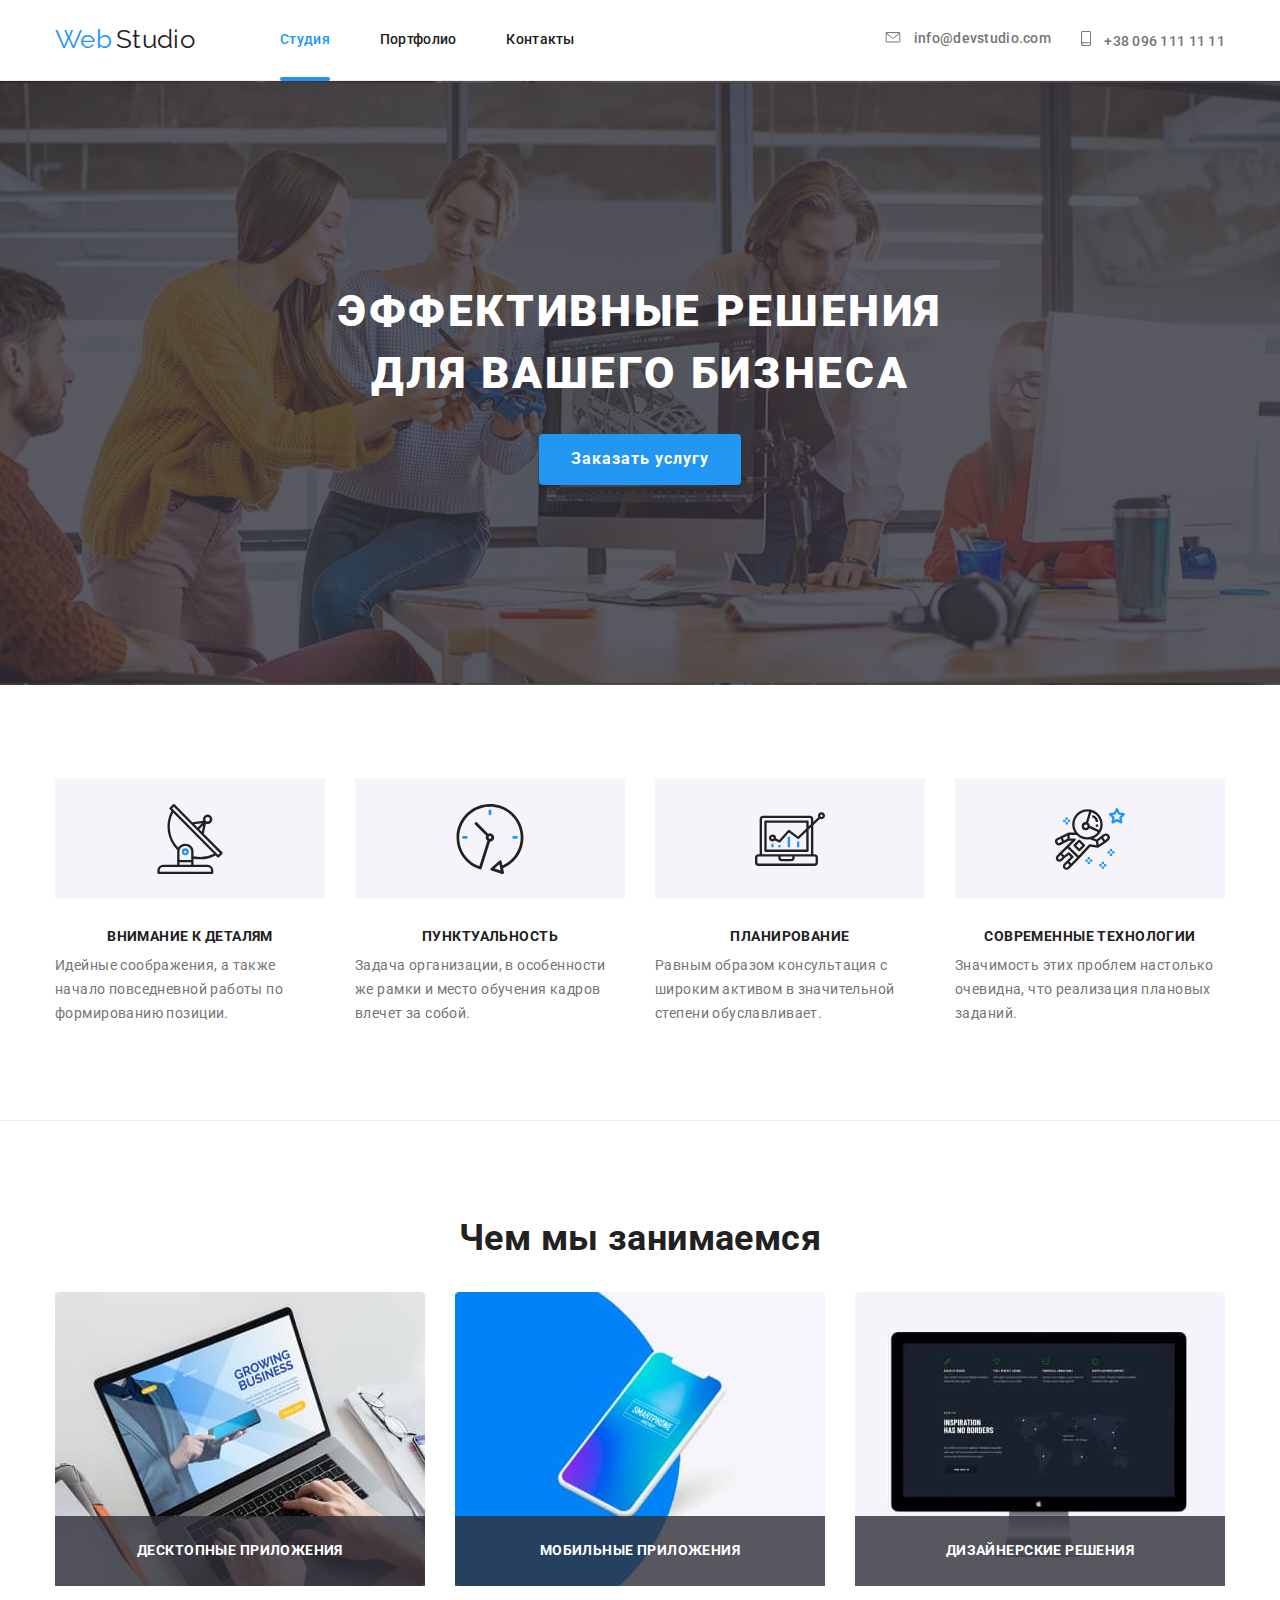
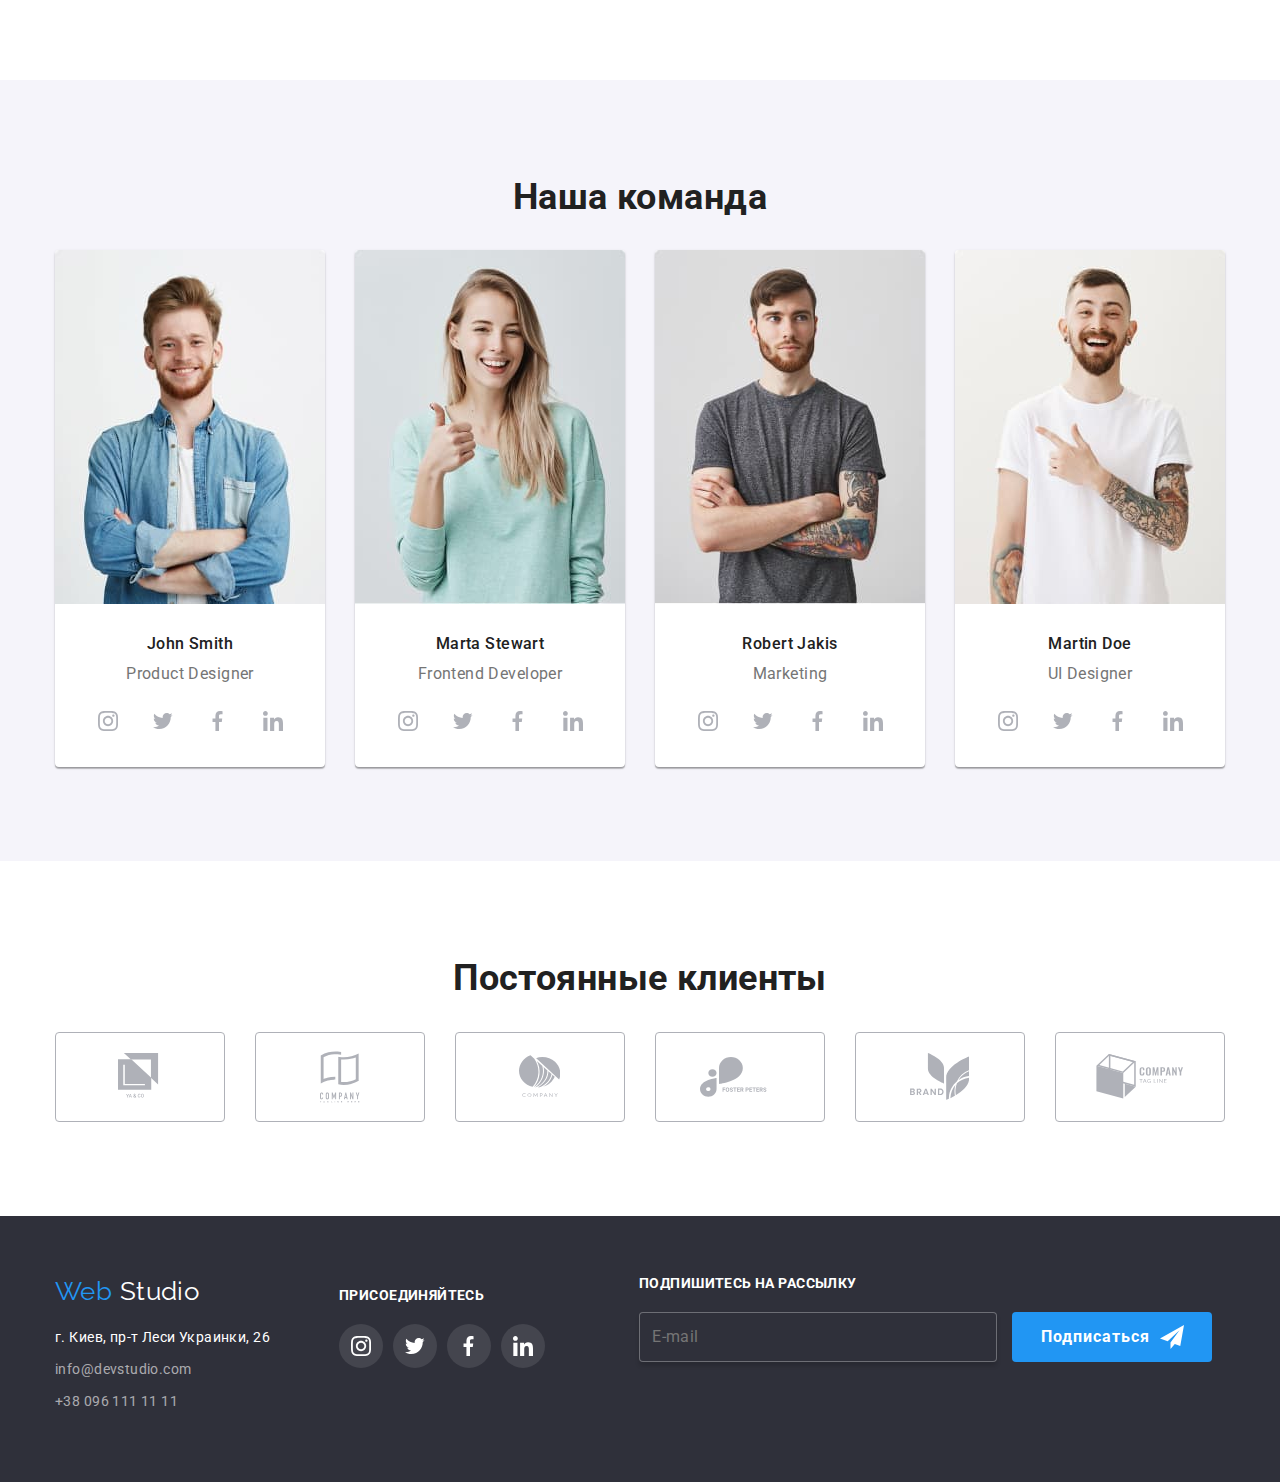
==== commit 341ef353: "формує десктопну версію" ====
--- a/index.html
+++ b/index.html
@@ -144,7 +144,7 @@
                   <input class="checkbox" type="checkbox" name="consent" />
                   <span class="checkbox-icon"></span>
                   <p class="checkbox-text">
-                    Согласен с рассылкой и принимаю
+                    Соглашаюсь с рассылкой и принимаю
                     <a href="" class="link checkbox-link">Условия договора</a>
                   </p>
                 </label>
@@ -486,7 +486,7 @@
     </main>
 
     <footer>
-      <div class="container">
+      <div class="container container-footer">
         <div class="footer-box">
           <div class="footer-contacts">
             <a href="./index.html" class="logo-link">
--- a/css/main.min.css
+++ b/css/main.min.css
@@ -1,2 +1,2 @@
-html{-webkit-box-sizing:border-box;box-sizing:border-box}*,*::before,*::after{-webkit-box-sizing:inherit;box-sizing:inherit}ul{list-style:none;padding:0;margin:0}h1,h2,h3,h4,h5,h6{margin:0}p{margin:0}img{display:block}a{text-decoration:none}.visually-hidden{position:absolute;width:1px;height:1px;margin:-1px;border:0;padding:0;clip:rect(0 0 0 0);overflow:hidden}body{background-color:#fff;color:#757575;font-family:Roboto,sans-serif;letter-spacing:.03em;font-size:14px;line-height:1.7}.advantages,.activity,.team,.clients{padding-bottom:60px;padding-top:60px}.container{padding-left:15px;padding-right:15px;margin-left:auto;margin-right:auto}@media screen and (min-width: 480px){.container{width:480px}}@media screen and (min-width: 768px){.container{width:768px}}@media screen and (min-width: 1200px){.container{width:1200px}}@media screen and (min-width: 768px){.header{display:-webkit-box;display:-ms-flexbox;display:flex;-webkit-box-align:center;-ms-flex-align:center;align-items:center}}header{border-bottom:1px solid #ececec}header>.container{margin-bottom:0px;padding-top:0px;padding-bottom:0px}.section .section-titles{margin-bottom:30px;color:#212121;font-weight:700;font-size:28px;line-height:1.17;text-align:center}.section .activity-title{color:#fff;font-weight:700;font-size:14px;line-height:1.14;text-transform:uppercase;text-align:center}.advantages{border-bottom:1px solid #eee}.advantages .advantage-titles{margin-bottom:10px;color:#212121;font-weight:700;font-size:14px;line-height:1.14;text-transform:uppercase;text-align:center}footer{padding-top:60px;padding-bottom:60px;background-color:#2f303a}.link .links{font-family:Raleway,sans-serif;font-size:26px;line-height:1.2}@media screen and (min-width: 768px){.link .links{font-size:24px}}.logo-web{color:#2196f3}.logo-studio{color:#212121}.footer-contacts .logo-link{display:block;margin-bottom:20px;font-family:Raleway,sans-serif;font-size:24px;line-height:1.18}.footer-contacts .logo-studio{color:#fff}@media screen and (min-width: 768px){.main-nav{display:-webkit-box;display:-ms-flexbox;display:flex;-webkit-box-align:center;-ms-flex-align:center;align-items:center}}.main-nav .link{display:block}.main-nav>.link{margin-right:80px}.nav{font-weight:500;font-size:14px;line-height:1.14;letter-spacing:0.02em}@media screen and (min-width: 768px){.nav{display:-webkit-box;display:-ms-flexbox;display:flex}}.nav-item:not(:last-child){margin-right:45px}.nav .link{display:block;padding-top:32px;padding-bottom:32px;color:#212121;-webkit-transition:color 250ms cubic-bezier(0.4, 0, 0.2, 1);transition:color 250ms cubic-bezier(0.4, 0, 0.2, 1)}.nav .link:hover,.nav .link:focus{color:#2196f3}.nav .current{color:#2196f3;position:relative}.nav .current::after{content:'';display:inline-block;position:absolute;bottom:0;left:0;width:100%;height:4px;background-color:#2196f3;border-radius:2px}.nav .current.main::after{bottom:-1px}.contacts{margin-left:auto;font-weight:500;font-size:14px;line-height:1.14;letter-spacing:0.02em}.contacts>li:not(:last-child){margin-right:30px}@media screen and (min-width: 768px){.contacts{font-size:12px}}.contacts .link{color:#757575;-webkit-transition:color 250ms cubic-bezier(0.4, 0, 0.2, 1);transition:color 250ms cubic-bezier(0.4, 0, 0.2, 1)}.contacts .link:hover,.contacts .link:focus{color:#2196f3}.contacts .icon{margin-right:10px;fill:currentColor;-webkit-transition:fill 250ms cubic-bezier(0.4, 0, 0.2, 1);transition:fill 250ms cubic-bezier(0.4, 0, 0.2, 1)}.contacts .icon:hover,.contacts .icon:focus{fill:#2196f3}.hero{height:400px;max-width:1600px;margin-left:auto;margin-right:auto;background-color:rgba(47,48,58,0.8);background-image:-webkit-gradient(linear, left top, left bottom, from(rgba(47,48,58,0.8)), to(rgba(47,48,58,0.8))),url(../img/hero-img.jpg);background-image:linear-gradient(rgba(47,48,58,0.8), rgba(47,48,58,0.8)),url(../img/hero-img.jpg);background-position:center;text-align:center}.hero-box{padding:118px 60px}.hero-title{margin-top:0px;margin-bottom:30px;margin-left:auto;margin-right:auto;color:#fff;font-weight:900;font-size:26px;line-height:1.6;letter-spacing:0.06em;text-transform:uppercase}.hero-button{display:inline-block;border:none;border-radius:4px;padding:10px 32px;min-width:200px;color:#fff;background-color:#2196f3;text-decoration:none;-webkit-box-shadow:0px 4px 4px rgba(0,0,0,0.15);box-shadow:0px 4px 4px rgba(0,0,0,0.15);font-weight:700;font-size:16px;line-height:1.9;letter-spacing:0.06em}.hero-button:focus{outline:none}.backdrop{position:fixed;z-index:1;top:0;left:0;width:100%;height:100%;background-color:rgba(0,0,0,0.2)}.backdrop.is-hidden{opacity:0;pointer-events:none}.modal{position:absolute;top:50%;left:50%;-webkit-transform:translate(-50%, -50%);transform:translate(-50%, -50%);padding:40px;max-width:460px;min-height:609px;background-color:#fff;-webkit-box-shadow:0px 2px 1px rgba(0,0,0,0.2),0px 1px 1px rgba(0,0,0,0.14),0px 1px 3px rgba(0,0,0,0.12);box-shadow:0px 2px 1px rgba(0,0,0,0.2),0px 1px 1px rgba(0,0,0,0.14),0px 1px 3px rgba(0,0,0,0.12);border-radius:4px}.modal-title{display:inline-block;margin-bottom:30px;font-weight:700;font-size:20px;line-height:1.15;text-align:center;color:#212121}.modal-close-btn{position:absolute;top:8px;right:8px;width:30px;height:30px;border-radius:50%;background-position:center;border:none;background:#fff;-webkit-box-shadow:0px 2px 1px rgba(0,0,0,0.2),0px 1px 1px rgba(0,0,0,0.14),0px 1px 3px rgba(0,0,0,0.12);box-shadow:0px 2px 1px rgba(0,0,0,0.2),0px 1px 1px rgba(0,0,0,0.14),0px 1px 3px rgba(0,0,0,0.12)}.modal-close-btn:hover,.modal-close-btn:focus .close{fill:#2196f3;cursor:pointer}.modal-submit{display:inline-block;border:none;border-radius:4px;width:200px;padding:10px 28px 10px 29px;margin:0 auto;font-family:inherit;font-weight:700;font-size:16px;line-height:1.9;letter-spacing:0.06em;color:#fff;background-color:#2196f3}form{width:100%;height:100%}.form-field{position:relative;display:-webkit-box;display:-ms-flexbox;display:flex;-webkit-box-orient:vertical;-webkit-box-direction:normal;-ms-flex-direction:column;flex-direction:column;margin-bottom:28px}.form-field:last-child{margin-bottom:20px}.form-input{display:inline-block;border:none;border-radius:4px;width:370px;padding:12px 44px 12px 42px;border:1px solid rgba(33,33,33,0.2);-webkit-box-sizing:border-box;box-sizing:border-box}.form-input:focus{border:1px solid #2196f3}.input-textarea{padding:12px 44px 12px 16px;max-width:448px;min-height:120px;resize:none;border:1px solid rgba(33,33,33,0.2);outline:none}.fields-label{position:absolute;top:50%;left:42px;-webkit-transform:translateY(-50%);transform:translateY(-50%);font-weight:400;font-size:14px;line-height:1.14;letter-spacing:0.01em;color:#212121;-webkit-transition:all 250ms cubic-bezier(0.4, 0, 0.2, 1);transition:all 250ms cubic-bezier(0.4, 0, 0.2, 1)}.coment{left:16px;top:12px;-webkit-transform:translateY(0);transform:translateY(0)}.form-input:focus+.fields-label,.form-input:not(:placeholder-shown)+.fields-label{color:#2196f3;font-size:12px;-webkit-transform:translate(-39px, -37px);transform:translate(-39px, -37px)}.input-textarea:focus+.fields-label{color:#2196f3;-webkit-transform:translate(-12px, -28px);transform:translate(-12px, -28px)}.form-input:focus ~ .icon-form{fill:#2196f3}.icon-form{position:absolute;top:50%;left:19px;-webkit-transform:translateY(-50%);transform:translateY(-50%);fill:#212121;-webkit-transition:fill 250ms cubic-bezier(0.4, 0, 0.2, 1);transition:fill 250ms cubic-bezier(0.4, 0, 0.2, 1)}.checkbox{-webkit-appearance:none;-moz-appearance:none;appearance:none;position:absolute}.checkbox-field{margin-bottom:30px}.checkbox-label{display:-webkit-box;display:-ms-flexbox;display:flex;-webkit-box-align:center;-ms-flex-align:center;align-items:center;-webkit-box-pack:center;-ms-flex-pack:center;justify-content:center}.checkbox-icon{display:inline-block;width:15px;height:15px;margin-right:8px;border:1px solid #212121;border-radius:2px}.checkbox-text{font-weight:normal;font-size:12px;line-height:1.7;letter-spacing:0.03em;color:#757575}.checkbox:checked+.checkbox-icon{background-color:#2196f3;background-image:url(../img/icon-check.svg);background-size:contain;background-origin:border-box;border-color:transparent}.checkbox-link{position:relative;color:#2196f3}.checkbox-link>input{width:100%}.checkbox-link::before{content:'';position:absolute;bottom:1px;display:inline-block;width:100%;height:1px;background-color:#2196f3}@media screen and (min-width: 768px){.advantages-list>li{width:calc((100% - 60px) / 2);margin:15px}}@media screen and (min-width: 1200px){.advantages-list>li{-ms-flex-preferred-size:33.333%;flex-basis:33.333%}}@media screen and (max-width: 767px){.advantages-list>li:not(:last-child){margin-bottom:30px}}@media screen and (min-width: 768px){.advantages-list{display:-webkit-box;display:-ms-flexbox;display:flex;-ms-flex-wrap:wrap;flex-wrap:wrap;margin:-15px}}.advantages-list-item:nth-child(1)::before,.advantages-list-item:nth-child(2)::before,.advantages-list-item:nth-child(3)::before,.advantages-list-item:nth-child(4)::before{content:'';display:block;margin-bottom:30px;height:120px;background-size:70px 70px;background-repeat:no-repeat;background-color:#f5f4fa;background-position:center}.advantages-list-item:nth-child(1)::before{background-image:url(../img/details.svg)}.advantages-list-item:nth-child(2)::before{background-image:url(../img/punctuality.svg)}.advantages-list-item:nth-child(3)::before{background-image:url(../img/planning.svg)}.advantages-list-item:nth-child(4)::before{background-image:url(../img/modern-tech.svg)}@media screen and (max-width: 1200px){.activity{display:none}}.activity-list>li{position:relative;width:calc((100% - 2 * 30px) / 3)}.activity-list>li:not(:last-child){margin-right:30px}.activity-list{display:-webkit-box;display:-ms-flexbox;display:flex}.activity-list .link{display:block;padding-top:27px;padding-bottom:27px;position:absolute;bottom:0;right:0;left:0;background-color:rgba(47,48,58,0.8)}.team{background-color:#f5f4fa}@media screen and (min-width: 768px){.team-list{display:-webkit-box;display:-ms-flexbox;display:flex;-ms-flex-wrap:wrap;flex-wrap:wrap;margin:-15px}}@media screen and (min-width: 1200px){.team-list{-webkit-box-orient:horizontal;-webkit-box-direction:normal;-ms-flex-direction:row;flex-direction:row}}.team-list>li{padding-bottom:24px;border-radius:4px;-webkit-box-shadow:0px 2px 1px rgba(0,0,0,0.2),0px 1px 1px rgba(0,0,0,0.14),0px 1px 3px rgba(0,0,0,0.12);box-shadow:0px 2px 1px rgba(0,0,0,0.2),0px 1px 1px rgba(0,0,0,0.14),0px 1px 3px rgba(0,0,0,0.12);background-color:#fff}@media screen and (min-width: 768px){.team-list>li{width:calc((100% - 60px) / 2);margin:15px}}@media screen and (max-width: 767px){.team-list>li:not(:last-child){margin-bottom:30px}}.team-list img{margin-bottom:30px;border-radius:4px 4px 0px 0px}.team-members{color:#212121;font-weight:500;font-size:16px;line-height:1.2;margin-bottom:10px;text-align:center}.profession{font-weight:400;font-size:16px;line-height:1.2;margin-bottom:16px;text-align:center}.team-pages{display:-webkit-box;display:-ms-flexbox;display:flex;-webkit-box-pack:center;-ms-flex-pack:center;justify-content:center}.team-pages>li+li{margin-left:11px}.link-socio{display:block;padding:12px;width:44px;height:44px;border-radius:50%;background-color:rgba(255,255,255,0.1);fill:#afb1b8;-webkit-transition-property:background-color, fill;transition-property:background-color, fill;-webkit-transition-duration:250ms;transition-duration:250ms;-webkit-transition-timing-function:cubic-bezier(0.4, 0, 0.2, 1);transition-timing-function:cubic-bezier(0.4, 0, 0.2, 1)}.link-socio:hover,.link-socio:focus{background-color:#2196f3;fill:#fff}.clients-list{display:-webkit-box;display:-ms-flexbox;display:flex;-ms-flex-wrap:wrap;flex-wrap:wrap}@media screen and (max-width: 767px){.clients-list{-webkit-box-pack:justify;-ms-flex-pack:justify;justify-content:space-between}}@media screen and (min-width: 768px){.clients-list{-ms-flex-wrap:wrap;flex-wrap:wrap;margin:-15px}}.clients-list>li{width:calc((100% - 30px) / 2)}@media screen and (min-width: 768px){.clients-list>li{width:calc((100% - 90px) / 3);margin:15px}}@media screen and (max-width: 767px){.clients-list>li{margin-bottom:30px}}@media screen and (max-width: 767px){.clients-list>li:nth-last-child(-n+2){margin-bottom:0}}.link-client{display:-webkit-box;display:-ms-flexbox;display:flex;-webkit-box-align:center;-ms-flex-align:center;align-items:center;-webkit-box-pack:center;-ms-flex-pack:center;justify-content:center;height:90px;fill:#afb1b8;border:1px solid #afb1b8;border-radius:4px;-webkit-transition-property:border, fill;transition-property:border, fill;-webkit-transition-duration:250ms;transition-duration:250ms;-webkit-transition-timing-function:cubic-bezier(0.4, 0, 0.2, 1);transition-timing-function:cubic-bezier(0.4, 0, 0.2, 1)}.link-client:hover,.link-client:focus{border:1px solid #2196f3;fill:#2196f3}.footer-contacts{margin-bottom:60px;text-align:center}.footer-contacts>ul>li{margin-bottom:8px}.footer-contacts .link{color:rgba(255,255,255,0.6);font-weight:400}.link-item .link{color:#fff}.join-networks{display:-webkit-box;display:-ms-flexbox;display:flex;-webkit-box-pack:center;-ms-flex-pack:center;justify-content:center}.join-networks>li+li{margin-left:10px}.join-networks .icon{fill:#fff}.join{margin-bottom:60px;text-align:center}.join-header{display:block;margin-bottom:20px;color:#fff;font-weight:700;font-size:14px;line-height:1.14;text-transform:uppercase}.join-form{text-align:center}.submit{display:-webkit-inline-box;display:-ms-inline-flexbox;display:inline-flex;border:none;border-radius:4px;padding:10px 28px 10px 29px;-webkit-box-align:center;-ms-flex-align:center;align-items:center;font-family:inherit;font-weight:700;font-size:16px;line-height:1.9;letter-spacing:0.06em;color:#fff;background-color:#2196f3}.submit::after{content:'';margin-left:10px;width:24px;height:24px;background-image:url(../img/send.svg)}.mail-field{margin-bottom:20px;-webkit-box-sizing:border-box;box-sizing:border-box;margin-right:12px;padding:18px 12px;font-size:16px;line-height:1.9;letter-spacing:0.03em;min-width:450px;height:50px;background-color:#2f303a;border:1px solid rgba(255,255,255,0.3);-webkit-box-shadow:0px 4px 4px rgba(0,0,0,0.15);box-shadow:0px 4px 4px rgba(0,0,0,0.15);border-radius:4px;color:rgba(255,255,255,0.3)}.filter button{display:inline-block;border:none;border-radius:4px;padding:6px 22px;color:#212121;background-color:#f5f4fa;font-family:inherit;font-weight:500;font-size:16px;line-height:1.6;letter-spacing:inherit;cursor:pointer;-webkit-transition-property:color, background-color, -webkit-box-shadow;transition-property:color, background-color, -webkit-box-shadow;transition-property:color, background-color, box-shadow;transition-property:color, background-color, box-shadow, -webkit-box-shadow;-webkit-transition-duration:250ms;transition-duration:250ms;-webkit-transition-timing-function:cubic-bezier(0.4, 0, 0.2, 1);transition-timing-function:cubic-bezier(0.4, 0, 0.2, 1)}.filter button:hover,.filter button:focus{color:#fff;background-color:#2196f3;-webkit-box-shadow:0px 2px 2px rgba(0,0,0,0.12),0px 1px 2px rgba(0,0,0,0.08),0px 3px 1px rgba(0,0,0,0.1);box-shadow:0px 2px 2px rgba(0,0,0,0.12),0px 1px 2px rgba(0,0,0,0.08),0px 3px 1px rgba(0,0,0,0.1)}.filter{display:-webkit-box;display:-ms-flexbox;display:flex;-ms-flex-wrap:wrap;flex-wrap:wrap;margin-bottom:34px}.filter-item+li{margin-left:8px}.filter-item:nth-child(4){margin-left:0}.filter-item{margin-bottom:15px}.filter-item:nth-last-child(-n+2){margin-bottom:0}.portfolio{padding-top:40px;padding-bottom:60px}.card-content{padding:20px 24px;height:110px;border:1px solid #eee;border-bottom-right-radius:5px;border-bottom-left-radius:5px}.example .example-title{color:#212121;font-weight:700;font-size:18px;line-height:2;letter-spacing:0.06em}.example .paragraf{color:#757575;font-weight:400;font-size:16px;line-height:1.9}.example .example-items{margin-bottom:30px;height:404px;border-radius:5px 5px 0px 0px;overflow:hidden;-webkit-transition-property:opasity, -webkit-box-shadow, -webkit-transform;transition-property:opasity, -webkit-box-shadow, -webkit-transform;transition-property:box-shadow, opasity, transform;transition-property:box-shadow, opasity, transform, -webkit-box-shadow, -webkit-transform;-webkit-transition-duration:250ms;transition-duration:250ms;-webkit-transition-timing-function:cubic-bezier(0.4, 0, 0.2, 1);transition-timing-function:cubic-bezier(0.4, 0, 0.2, 1)}.example .example-items:nth-child(3n){margin-right:0px}.example .example-items:nth-last-child(-n+3){margin-bottom:0px}.img-box{position:relative;overflow:hidden}.img-box .example-overlay{position:absolute;top:0;width:100%;height:100%;background-color:rgba(33,150,243,0.9);-webkit-transform:translateY(100%);transform:translateY(100%);opacity:0;-webkit-transition:opacity 250ms cubic-bezier(0.4, 0, 0.2, 1),-webkit-transform 250ms cubic-bezier(0.4, 0, 0.2, 1);transition:opacity 250ms cubic-bezier(0.4, 0, 0.2, 1),-webkit-transform 250ms cubic-bezier(0.4, 0, 0.2, 1);transition:transform 250ms cubic-bezier(0.4, 0, 0.2, 1),opacity 250ms cubic-bezier(0.4, 0, 0.2, 1);transition:transform 250ms cubic-bezier(0.4, 0, 0.2, 1),opacity 250ms cubic-bezier(0.4, 0, 0.2, 1),-webkit-transform 250ms cubic-bezier(0.4, 0, 0.2, 1)}.example-text{position:absolute;top:0;height:100%;padding:63px 24px;color:#fff;font-weight:400;font-size:18px;line-height:1.55;opacity:0;-webkit-transition-property:tramsform, opasity;transition-property:tramsform, opasity;-webkit-transition-duration:250ms;transition-duration:250ms;-webkit-transition-timing-function:cubic-bezier(0.4, 0, 0.2, 1);transition-timing-function:cubic-bezier(0.4, 0, 0.2, 1)}.example-items:hover,.example-items:focus,.example-items .link:hover,.example-items .link:focus,.example-items:hover .example-text,.example-items:focus .example-text,.example-items:hover .example-overlay,.example-items:focus .example-overlay{-webkit-box-shadow:1px 4px 6px rgba(0,0,0,0.16),0px 4px 4px rgba(0,0,0,0.06),0px 1px 1px rgba(0,0,0,0.12);box-shadow:1px 4px 6px rgba(0,0,0,0.16),0px 4px 4px rgba(0,0,0,0.06),0px 1px 1px rgba(0,0,0,0.12);-webkit-transform:translateY(0);transform:translateY(0);opacity:1}
+html{-webkit-box-sizing:border-box;box-sizing:border-box}*,*::before,*::after{-webkit-box-sizing:inherit;box-sizing:inherit}ul{list-style:none;padding:0;margin:0}h1,h2,h3,h4,h5,h6{margin:0}p{margin:0}img{display:block}a{text-decoration:none}.visually-hidden{position:absolute;width:1px;height:1px;margin:-1px;border:0;padding:0;clip:rect(0 0 0 0);overflow:hidden}body{background-color:#fff;color:#757575;font-family:Roboto,sans-serif;letter-spacing:.03em;font-size:14px;line-height:1.7}.advantages,.activity,.team,.clients{padding-bottom:60px;padding-top:60px}@media screen and (min-width: 1200px){.advantages,.activity,.team,.clients{padding-bottom:94px;padding-top:94px}}.container{padding-left:15px;padding-right:15px;margin-left:auto;margin-right:auto}@media screen and (min-width: 480px){.container{width:480px}}@media screen and (min-width: 768px){.container{width:768px}}@media screen and (min-width: 1200px){.container{width:1200px}}@media screen and (min-width: 768px){.header{display:-webkit-box;display:-ms-flexbox;display:flex;-webkit-box-align:center;-ms-flex-align:center;align-items:center}}header{border-bottom:1px solid #ececec}header>.container{margin-bottom:0px;padding-top:0px;padding-bottom:0px}.section .section-titles{margin-bottom:30px;color:#212121;font-weight:700;font-size:28px;line-height:1.17;text-align:center}@media screen and (min-width: 1200px){.section .section-titles{font-size:36px;line-height:1.3}}.section .activity-title{color:#fff;font-weight:700;font-size:14px;line-height:1.14;text-transform:uppercase;text-align:center}.advantages{border-bottom:1px solid #eee}.advantages .advantage-titles{margin-bottom:10px;color:#212121;font-weight:700;font-size:14px;line-height:1.14;text-transform:uppercase;text-align:center}footer{padding-top:60px;padding-bottom:60px;background-color:#2f303a}.link .links{font-family:Raleway,sans-serif;font-size:26px;line-height:1.2}@media screen and (max-width: 767px){.link .links{font-size:24px}}.logo-web{color:#2196f3}.logo-studio{color:#212121}.footer-contacts .logo-link{display:block;margin-bottom:20px;font-family:Raleway,sans-serif;font-size:24px;line-height:1.18}@media screen and (min-width: 1200px){.footer-contacts .logo-link{font-size:26px}}.footer-contacts .logo-studio{color:#fff}@media screen and (min-width: 768px){.main-nav{display:-webkit-box;display:-ms-flexbox;display:flex;-webkit-box-align:center;-ms-flex-align:center;align-items:center}}.main-nav .link{display:block}.main-nav>.link{margin-right:85px}.nav{font-weight:500;font-size:14px;line-height:1.14;letter-spacing:0.02em}@media screen and (min-width: 768px){.nav{display:-webkit-box;display:-ms-flexbox;display:flex}}.nav-item:not(:last-child){margin-right:50px}.nav .link{display:block;padding-top:32px;padding-bottom:32px;color:#212121;-webkit-transition:color 250ms cubic-bezier(0.4, 0, 0.2, 1);transition:color 250ms cubic-bezier(0.4, 0, 0.2, 1)}.nav .link:hover,.nav .link:focus{color:#2196f3}.nav .current{color:#2196f3;position:relative}.nav .current::after{content:'';display:inline-block;position:absolute;bottom:0;left:0;width:100%;height:4px;background-color:#2196f3;border-radius:2px}.nav .current.main::after{bottom:-1px}.contacts{margin-left:auto;font-weight:500;font-size:14px;line-height:1.14;letter-spacing:0.02em}@media screen and (min-width: 1200px){.contacts{display:-webkit-box;display:-ms-flexbox;display:flex}}@media screen and (max-width: 1199px){.contacts>li:not(:last-child){margin-right:0;margin-bottom:10px}}@media screen and (min-width: 1200px){.contacts>li:not(:last-child){margin-right:30px}}@media screen and (max-width: 1199px){.contacts{font-size:12px}}.contacts .link{color:#757575;-webkit-transition:color 250ms cubic-bezier(0.4, 0, 0.2, 1);transition:color 250ms cubic-bezier(0.4, 0, 0.2, 1)}.contacts .link:hover,.contacts .link:focus{color:#2196f3}.contacts .icon{margin-right:10px;fill:currentColor;-webkit-transition:fill 250ms cubic-bezier(0.4, 0, 0.2, 1);transition:fill 250ms cubic-bezier(0.4, 0, 0.2, 1)}.contacts .icon:hover,.contacts .icon:focus{fill:#2196f3}.hero{min-height:400px;max-width:1600px;margin-left:auto;margin-right:auto;background-color:rgba(47,48,58,0.8);background-image:-webkit-gradient(linear, left top, left bottom, from(rgba(47,48,58,0.8)), to(rgba(47,48,58,0.8))),url(../img/hero-img.jpg);background-image:linear-gradient(rgba(47,48,58,0.8), rgba(47,48,58,0.8)),url(../img/hero-img.jpg);background-position:center;text-align:center}.hero-box{padding:118px 60px}@media screen and (min-width: 1200px){.hero-box{padding:200px 0}}.hero-title{margin-top:0px;margin-bottom:30px;margin-left:auto;margin-right:auto;color:#fff;font-weight:900;font-size:26px;line-height:1.6;letter-spacing:0.06em;text-transform:uppercase}@media screen and (min-width: 1200px){.hero-title{font-size:44px;line-height:1.4}}.hero-button{display:inline-block;border:none;border-radius:4px;padding:10px 32px;min-width:200px;color:#fff;background-color:#2196f3;text-decoration:none;-webkit-box-shadow:0px 4px 4px rgba(0,0,0,0.15);box-shadow:0px 4px 4px rgba(0,0,0,0.15);font-weight:700;font-size:16px;line-height:1.9;letter-spacing:0.06em}.hero-button:focus{outline:none}.backdrop{position:fixed;z-index:1;top:0;left:0;width:100%;height:100%;background-color:rgba(0,0,0,0.2)}.backdrop.is-hidden{opacity:0;pointer-events:none}.modal{position:absolute;top:50%;left:50%;-webkit-transform:translate(-50%, -50%);transform:translate(-50%, -50%);padding:40px;width:450px;min-height:609px;background-color:#fff;-webkit-box-shadow:0px 2px 1px rgba(0,0,0,0.2),0px 1px 1px rgba(0,0,0,0.14),0px 1px 3px rgba(0,0,0,0.12);box-shadow:0px 2px 1px rgba(0,0,0,0.2),0px 1px 1px rgba(0,0,0,0.14),0px 1px 3px rgba(0,0,0,0.12);border-radius:4px}@media screen and (min-width: 1200px){.modal{min-width:528px;min-height:581px}}.modal-title{display:inline-block;margin-bottom:30px;font-weight:700;font-size:20px;line-height:1.15;text-align:center;color:#212121}.modal-close-btn{position:absolute;top:8px;right:8px;width:30px;height:30px;border-radius:50%;background-position:center;border:none;background:#fff;-webkit-box-shadow:0px 2px 1px rgba(0,0,0,0.2),0px 1px 1px rgba(0,0,0,0.14),0px 1px 3px rgba(0,0,0,0.12);box-shadow:0px 2px 1px rgba(0,0,0,0.2),0px 1px 1px rgba(0,0,0,0.14),0px 1px 3px rgba(0,0,0,0.12)}.modal-close-btn:hover,.modal-close-btn:focus .close{fill:#2196f3;cursor:pointer}.modal-submit{display:inline-block;border:none;border-radius:4px;width:200px;padding:10px 28px 10px 29px;margin:0 auto;font-family:inherit;font-weight:700;font-size:16px;line-height:1.9;letter-spacing:0.06em;color:#fff;background-color:#2196f3}form{width:100%;height:100%}.form-field{position:relative;display:-webkit-box;display:-ms-flexbox;display:flex;-webkit-box-orient:vertical;-webkit-box-direction:normal;-ms-flex-direction:column;flex-direction:column;margin-bottom:28px}.form-field:last-child{margin-bottom:20px}.form-input{display:inline-block;border:none;border-radius:4px;width:100%;padding:12px 44px 12px 42px;border:1px solid rgba(33,33,33,0.2);-webkit-box-sizing:border-box;box-sizing:border-box}.form-input:focus{border:1px solid #2196f3}.input-textarea{padding:12px 44px 12px 16px;max-width:448px;min-height:120px;resize:none;border:1px solid rgba(33,33,33,0.2);outline:none}.fields-label{position:absolute;top:50%;left:42px;-webkit-transform:translateY(-50%);transform:translateY(-50%);font-weight:400;font-size:14px;line-height:1.14;letter-spacing:0.01em;color:#212121;-webkit-transition:all 250ms cubic-bezier(0.4, 0, 0.2, 1);transition:all 250ms cubic-bezier(0.4, 0, 0.2, 1)}.coment{left:16px;top:12px;-webkit-transform:translateY(0);transform:translateY(0)}.form-input:focus+.fields-label,.form-input:not(:placeholder-shown)+.fields-label{color:#2196f3;font-size:12px;-webkit-transform:translate(-39px, -37px);transform:translate(-39px, -37px)}.input-textarea:focus+.fields-label{color:#2196f3;-webkit-transform:translate(-12px, -28px);transform:translate(-12px, -28px)}.form-input:focus ~ .icon-form{fill:#2196f3}.icon-form{position:absolute;top:50%;left:19px;-webkit-transform:translateY(-50%);transform:translateY(-50%);fill:#212121;-webkit-transition:fill 250ms cubic-bezier(0.4, 0, 0.2, 1);transition:fill 250ms cubic-bezier(0.4, 0, 0.2, 1)}.checkbox{-webkit-appearance:none;-moz-appearance:none;appearance:none;position:absolute}@media screen and (min-width: 480px) and (max-width: 768px){.checkbox-field{margin-bottom:20px}}@media screen and (min-width: 1200px){.checkbox-field{margin-bottom:30px}}.checkbox-label{display:-webkit-box;display:-ms-flexbox;display:flex;-webkit-box-align:center;-ms-flex-align:center;align-items:center;-webkit-box-pack:center;-ms-flex-pack:center;justify-content:center}.checkbox-icon{display:inline-block;width:15px;height:15px;margin-right:8px;border:1px solid #212121;border-radius:2px}.checkbox-text{font-weight:normal;font-size:12px;line-height:1.2;letter-spacing:0.03em;color:#757575}.checkbox:checked+.checkbox-icon{background-color:#2196f3;background-image:url(../img/icon-check.svg);background-size:contain;background-origin:border-box;border-color:transparent}.checkbox-link{position:relative;color:#2196f3}.checkbox-link>input{width:100%}.checkbox-link::before{content:'';position:absolute;bottom:1px;display:inline-block;width:100%;height:1px;background-color:#2196f3}@media screen and (min-width: 768px){.advantages-list>li{width:calc((100% - 60px) / 2);margin:15px}}@media screen and (min-width: 1200px){.advantages-list>li{width:calc((100% - 120px) / 4)}}@media screen and (max-width: 767px){.advantages-list>li:not(:last-child){margin-bottom:30px}}@media screen and (min-width: 768px){.advantages-list{display:-webkit-box;display:-ms-flexbox;display:flex;-ms-flex-wrap:wrap;flex-wrap:wrap;margin:-15px}}.advantages-list-item:nth-child(1)::before,.advantages-list-item:nth-child(2)::before,.advantages-list-item:nth-child(3)::before,.advantages-list-item:nth-child(4)::before{content:'';display:block;margin-bottom:30px;height:120px;background-size:70px 70px;background-repeat:no-repeat;background-color:#f5f4fa;background-position:center}.advantages-list-item:nth-child(1)::before{background-image:url(../img/details.svg)}.advantages-list-item:nth-child(2)::before{background-image:url(../img/punctuality.svg)}.advantages-list-item:nth-child(3)::before{background-image:url(../img/planning.svg)}.advantages-list-item:nth-child(4)::before{background-image:url(../img/modern-tech.svg)}@media screen and (max-width: 1199px){.activity{display:none}}.activity-list>li{position:relative;width:calc((100% - 2 * 30px) / 3)}.activity-list>li:not(:last-child){margin-right:30px}.activity-list{display:-webkit-box;display:-ms-flexbox;display:flex}.activity-list .link{display:block;padding-top:27px;padding-bottom:27px;position:absolute;bottom:0;right:0;left:0;background-color:rgba(47,48,58,0.8)}.team{background-color:#f5f4fa}@media screen and (min-width: 768px){.team-list{display:-webkit-box;display:-ms-flexbox;display:flex;-ms-flex-wrap:wrap;flex-wrap:wrap;margin:-15px}}@media screen and (min-width: 1200px){.team-list{-webkit-box-orient:horizontal;-webkit-box-direction:normal;-ms-flex-direction:row;flex-direction:row}}.team-list>li{padding-bottom:24px;border-radius:4px;-webkit-box-shadow:0px 2px 1px rgba(0,0,0,0.2),0px 1px 1px rgba(0,0,0,0.14),0px 1px 3px rgba(0,0,0,0.12);box-shadow:0px 2px 1px rgba(0,0,0,0.2),0px 1px 1px rgba(0,0,0,0.14),0px 1px 3px rgba(0,0,0,0.12);background-color:#fff}@media screen and (min-width: 768px){.team-list>li{width:calc((100% - 60px) / 2);margin:15px}}@media screen and (min-width: 1200px){.team-list>li{width:calc((100% - 120px) / 4)}}@media screen and (max-width: 767px){.team-list>li:not(:last-child){margin-bottom:30px}}.team-list img{margin-bottom:30px;border-radius:4px 4px 0px 0px}.team-members{color:#212121;font-weight:500;font-size:16px;line-height:1.2;margin-bottom:10px;text-align:center}.profession{font-weight:400;font-size:16px;line-height:1.2;margin-bottom:16px;text-align:center}.team-pages{display:-webkit-box;display:-ms-flexbox;display:flex;-webkit-box-pack:center;-ms-flex-pack:center;justify-content:center}.team-pages>li+li{margin-left:11px}.link-socio{display:block;padding:12px;width:44px;height:44px;border-radius:50%;background-color:rgba(255,255,255,0.1);fill:#afb1b8;-webkit-transition-property:background-color, fill;transition-property:background-color, fill;-webkit-transition-duration:250ms;transition-duration:250ms;-webkit-transition-timing-function:cubic-bezier(0.4, 0, 0.2, 1);transition-timing-function:cubic-bezier(0.4, 0, 0.2, 1)}.link-socio:hover,.link-socio:focus{background-color:#2196f3;fill:#fff}.clients-list{display:-webkit-box;display:-ms-flexbox;display:flex;-ms-flex-wrap:wrap;flex-wrap:wrap}@media screen and (max-width: 767px){.clients-list{-webkit-box-pack:justify;-ms-flex-pack:justify;justify-content:space-between}}@media screen and (min-width: 768px){.clients-list{-ms-flex-wrap:wrap;flex-wrap:wrap;margin:-15px}}.clients-list>li{width:calc((100% - 30px) / 2)}@media screen and (min-width: 768px){.clients-list>li{width:calc((100% - 90px) / 3);margin:15px}}@media screen and (min-width: 1200px){.clients-list>li{width:calc((100% - 180px) / 6)}}@media screen and (max-width: 767px){.clients-list>li{margin-bottom:30px}}@media screen and (max-width: 767px){.clients-list>li:nth-last-child(-n+2){margin-bottom:0}}.link-client{display:-webkit-box;display:-ms-flexbox;display:flex;-webkit-box-align:center;-ms-flex-align:center;align-items:center;-webkit-box-pack:center;-ms-flex-pack:center;justify-content:center;height:90px;fill:#afb1b8;border:1px solid #afb1b8;border-radius:4px;-webkit-transition-property:border, fill;transition-property:border, fill;-webkit-transition-duration:250ms;transition-duration:250ms;-webkit-transition-timing-function:cubic-bezier(0.4, 0, 0.2, 1);transition-timing-function:cubic-bezier(0.4, 0, 0.2, 1)}.link-client:hover,.link-client:focus{border:1px solid #2196f3;fill:#2196f3}@media screen and (min-width: 1200px){.container-footer{display:-webkit-box;display:-ms-flexbox;display:flex}}@media screen and (min-width: 768px){.footer-box{display:-webkit-box;display:-ms-flexbox;display:flex;-webkit-box-align:baseline;-ms-flex-align:baseline;align-items:baseline}}@media screen and (min-width: 768px) and (max-width: 1199px){.footer-box{-webkit-box-pack:justify;-ms-flex-pack:justify;justify-content:space-between;padding:0 76px 0 89px}}.footer-contacts{margin-bottom:60px}@media screen and (max-width: 1199px){.footer-contacts{text-align:center}}@media screen and (min-width: 1200px){.footer-contacts{margin:0px 69px 0px 0px}}.footer-contacts>ul>li{margin-bottom:8px}.footer-contacts .link{color:rgba(255,255,255,0.6);font-weight:400}.link-item .link{color:#fff}.join-networks{display:-webkit-box;display:-ms-flexbox;display:flex;-webkit-box-pack:center;-ms-flex-pack:center;justify-content:center}.join-networks>li+li{margin-left:10px}.join-networks .icon{fill:#fff}@media screen and (max-width: 767px){.join{margin-bottom:60px}}@media screen and (min-width: 1200px){.join{margin-right:94px}}@media screen and (max-width: 1199px){.join{text-align:center}}.join-header{display:block;margin-bottom:20px;color:#fff;font-weight:700;font-size:14px;line-height:1.14;text-transform:uppercase}@media screen and (max-width: 1199px){.join-form{text-align:center}}.submit{display:-webkit-inline-box;display:-ms-inline-flexbox;display:inline-flex;border:none;border-radius:4px;height:50px;padding:10px 28px 10px 29px;-webkit-box-align:center;-ms-flex-align:center;align-items:center;font-family:inherit;font-weight:700;font-size:16px;line-height:1.9;letter-spacing:0.06em;color:#fff;background-color:#2196f3}.submit::after{content:'';margin-left:10px;width:24px;height:24px;background-image:url(../img/send.svg)}.mail-field{margin-bottom:20px;-webkit-box-sizing:border-box;box-sizing:border-box;margin-right:12px;padding:18px 12px;font-size:16px;line-height:1.9;letter-spacing:0.03em;min-width:358px;height:50px;background-color:#2f303a;border:1px solid rgba(255,255,255,0.3);-webkit-box-shadow:0px 4px 4px rgba(0,0,0,0.15);box-shadow:0px 4px 4px rgba(0,0,0,0.15);border-radius:4px;color:rgba(255,255,255,0.3)}@media screen and (min-width: 768px) and (max-width: 1199px){.mail-field{margin:0 50px 20px 50px}}.filter button{display:inline-block;border:none;border-radius:4px;padding:6px 22px;color:#212121;background-color:#f5f4fa;font-family:inherit;font-weight:500;font-size:16px;line-height:1.6;letter-spacing:inherit;cursor:pointer;-webkit-transition-property:color, background-color, -webkit-box-shadow;transition-property:color, background-color, -webkit-box-shadow;transition-property:color, background-color, box-shadow;transition-property:color, background-color, box-shadow, -webkit-box-shadow;-webkit-transition-duration:250ms;transition-duration:250ms;-webkit-transition-timing-function:cubic-bezier(0.4, 0, 0.2, 1);transition-timing-function:cubic-bezier(0.4, 0, 0.2, 1)}.filter button:hover,.filter button:focus{color:#fff;background-color:#2196f3;-webkit-box-shadow:0px 2px 2px rgba(0,0,0,0.12),0px 1px 2px rgba(0,0,0,0.08),0px 3px 1px rgba(0,0,0,0.1);box-shadow:0px 2px 2px rgba(0,0,0,0.12),0px 1px 2px rgba(0,0,0,0.08),0px 3px 1px rgba(0,0,0,0.1)}.filter{display:-webkit-box;display:-ms-flexbox;display:flex;-ms-flex-wrap:wrap;flex-wrap:wrap;margin-bottom:40px}@media screen and (min-width: 768px) and (max-width: 1199px){.filter{margin-bottom:30px}}@media screen and (min-width: 768px){.filter{-webkit-box-pack:center;-ms-flex-pack:center;justify-content:center}}@media screen and (min-width: 1200px){.filter{margin-bottom:50px}}.filter-item+li{margin-left:8px}@media screen and (min-width: 480px) and (max-width: 767px){.filter-item:nth-child(4){margin-left:0}}@media screen and (max-width: 481px){.filter-item{margin-bottom:15px}}.filter-item:nth-last-child(-n+2){margin-bottom:0}.portfolio{padding-top:40px;padding-bottom:60px}@media screen and (min-width: 1200px){.portfolio{padding:94px 0 94px 0}}.card-content{padding:20px 24px;height:110px;border:1px solid #eee;border-bottom-right-radius:5px;border-bottom-left-radius:5px}@media screen and (min-width: 768px){.example{display:-webkit-box;display:-ms-flexbox;display:flex;-ms-flex-wrap:wrap;flex-wrap:wrap}}@media screen and (min-width: 768px) and (max-width: 1199px){.example{margin:-15px}}.example .example-title{color:#212121;font-weight:700;font-size:18px;line-height:2;letter-spacing:0.06em}.example .paragraf{color:#757575;font-weight:400;font-size:16px;line-height:1.9}.example .example-items{height:404px;border-radius:5px 5px 0px 0px;overflow:hidden;-webkit-transition-property:opasity, -webkit-box-shadow, -webkit-transform;transition-property:opasity, -webkit-box-shadow, -webkit-transform;transition-property:box-shadow, opasity, transform;transition-property:box-shadow, opasity, transform, -webkit-box-shadow, -webkit-transform;-webkit-transition-duration:250ms;transition-duration:250ms;-webkit-transition-timing-function:cubic-bezier(0.4, 0, 0.2, 1);transition-timing-function:cubic-bezier(0.4, 0, 0.2, 1)}@media screen and (max-width: 767px){.example .example-items{margin-bottom:30px}}@media screen and (min-width: 768px){.example .example-items{width:calc((100% - 60px) / 2)}}@media screen and (min-width: 768px) and (max-width: 1199px){.example .example-items{margin:15px}}@media screen and (min-width: 1200px){.example .example-items{width:calc((100% - 2 * 30px) / 3);margin-right:30px}}@media screen and (min-width: 1200px){.example .example-items:nth-child(3n){margin-right:0px}}@media screen and (min-width: 1200px){.example .example-items:nth-last-child(-n+3){margin-bottom:0px}}.img-box{position:relative;overflow:hidden}.img-box .example-overlay{position:absolute;top:0;width:100%;height:100%;background-color:rgba(33,150,243,0.9);-webkit-transform:translateY(100%);transform:translateY(100%);opacity:0;-webkit-transition:opacity 250ms cubic-bezier(0.4, 0, 0.2, 1),-webkit-transform 250ms cubic-bezier(0.4, 0, 0.2, 1);transition:opacity 250ms cubic-bezier(0.4, 0, 0.2, 1),-webkit-transform 250ms cubic-bezier(0.4, 0, 0.2, 1);transition:transform 250ms cubic-bezier(0.4, 0, 0.2, 1),opacity 250ms cubic-bezier(0.4, 0, 0.2, 1);transition:transform 250ms cubic-bezier(0.4, 0, 0.2, 1),opacity 250ms cubic-bezier(0.4, 0, 0.2, 1),-webkit-transform 250ms cubic-bezier(0.4, 0, 0.2, 1)}.example-text{position:absolute;top:0;height:100%;padding:63px 24px;color:#fff;font-weight:400;font-size:18px;line-height:1.55;opacity:0;-webkit-transition-property:tramsform, opasity;transition-property:tramsform, opasity;-webkit-transition-duration:250ms;transition-duration:250ms;-webkit-transition-timing-function:cubic-bezier(0.4, 0, 0.2, 1);transition-timing-function:cubic-bezier(0.4, 0, 0.2, 1)}.example-items:hover,.example-items:focus,.example-items .link:hover,.example-items .link:focus,.example-items:hover .example-text,.example-items:focus .example-text,.example-items:hover .example-overlay,.example-items:focus .example-overlay{-webkit-box-shadow:1px 4px 6px rgba(0,0,0,0.16),0px 4px 4px rgba(0,0,0,0.06),0px 1px 1px rgba(0,0,0,0.12);box-shadow:1px 4px 6px rgba(0,0,0,0.16),0px 4px 4px rgba(0,0,0,0.06),0px 1px 1px rgba(0,0,0,0.12);-webkit-transform:translateY(0);transform:translateY(0);opacity:1}
 /*# sourceMappingURL=main.min.css.map */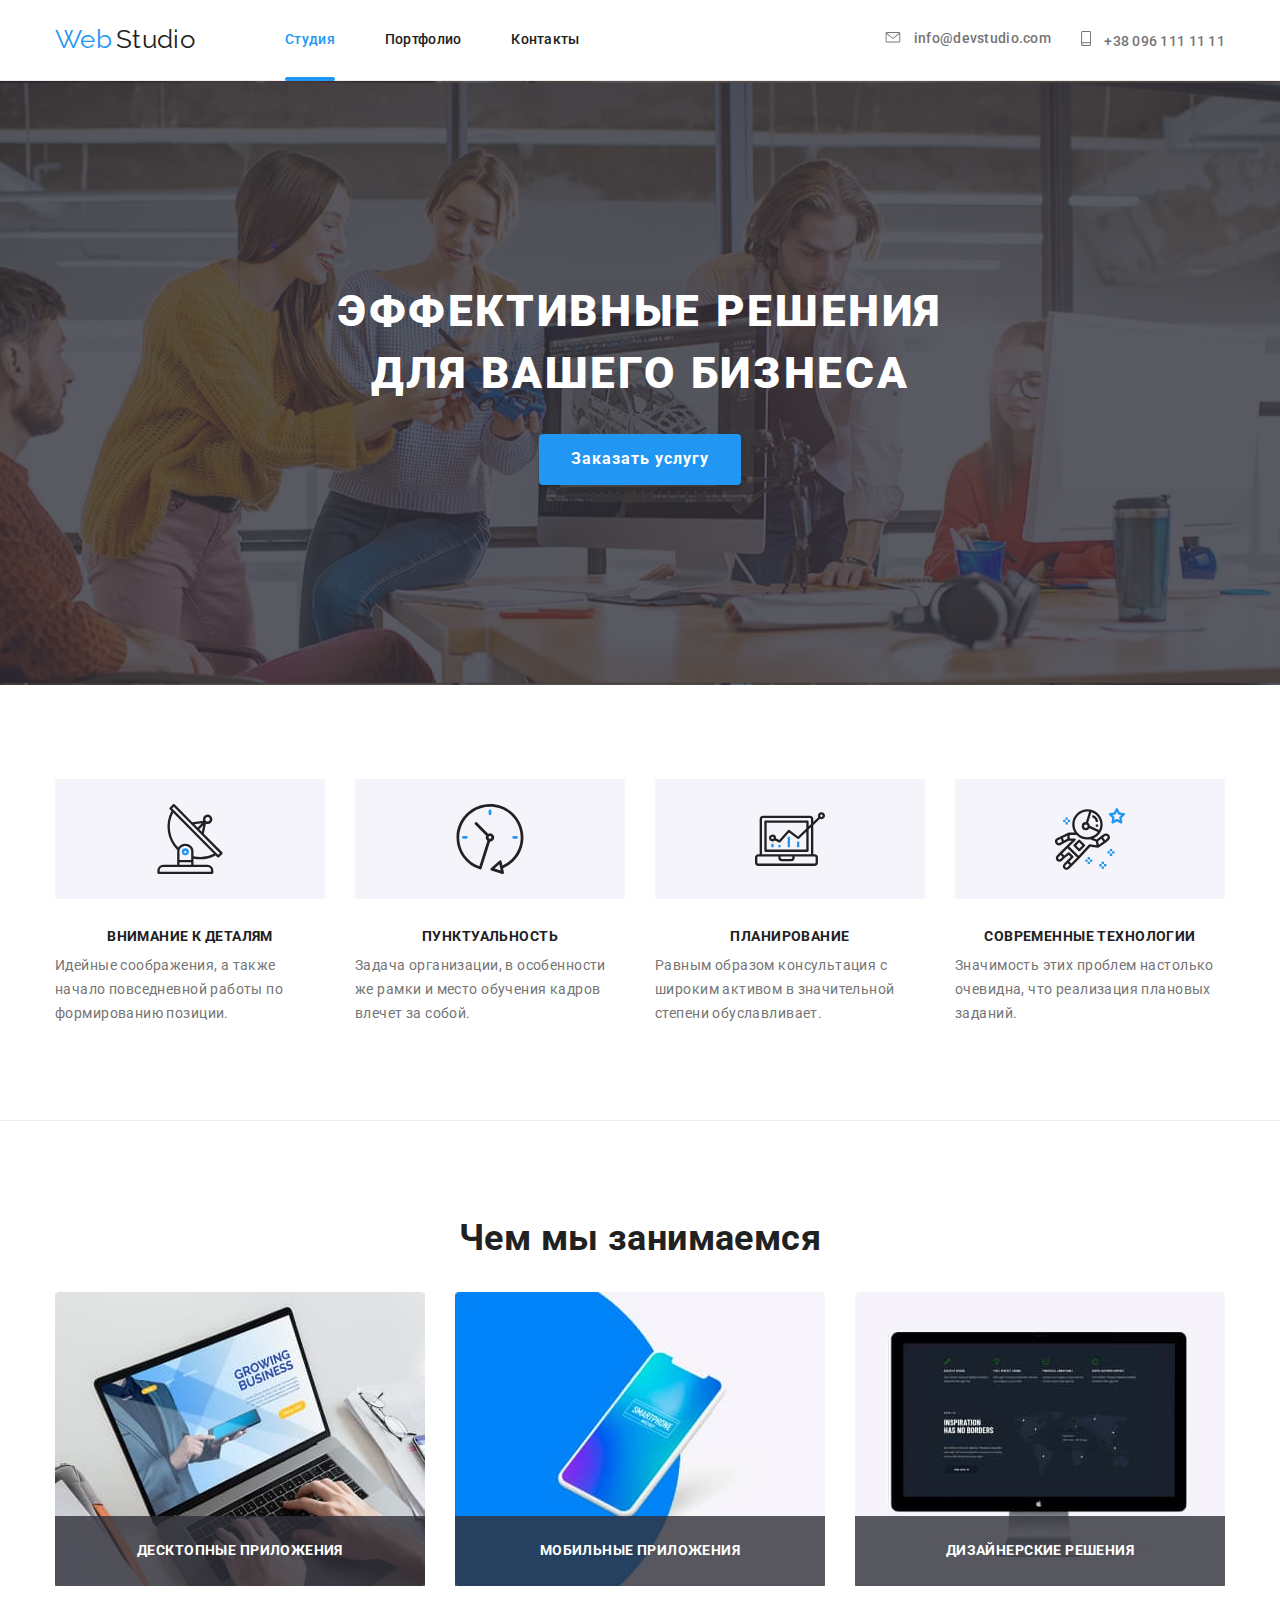
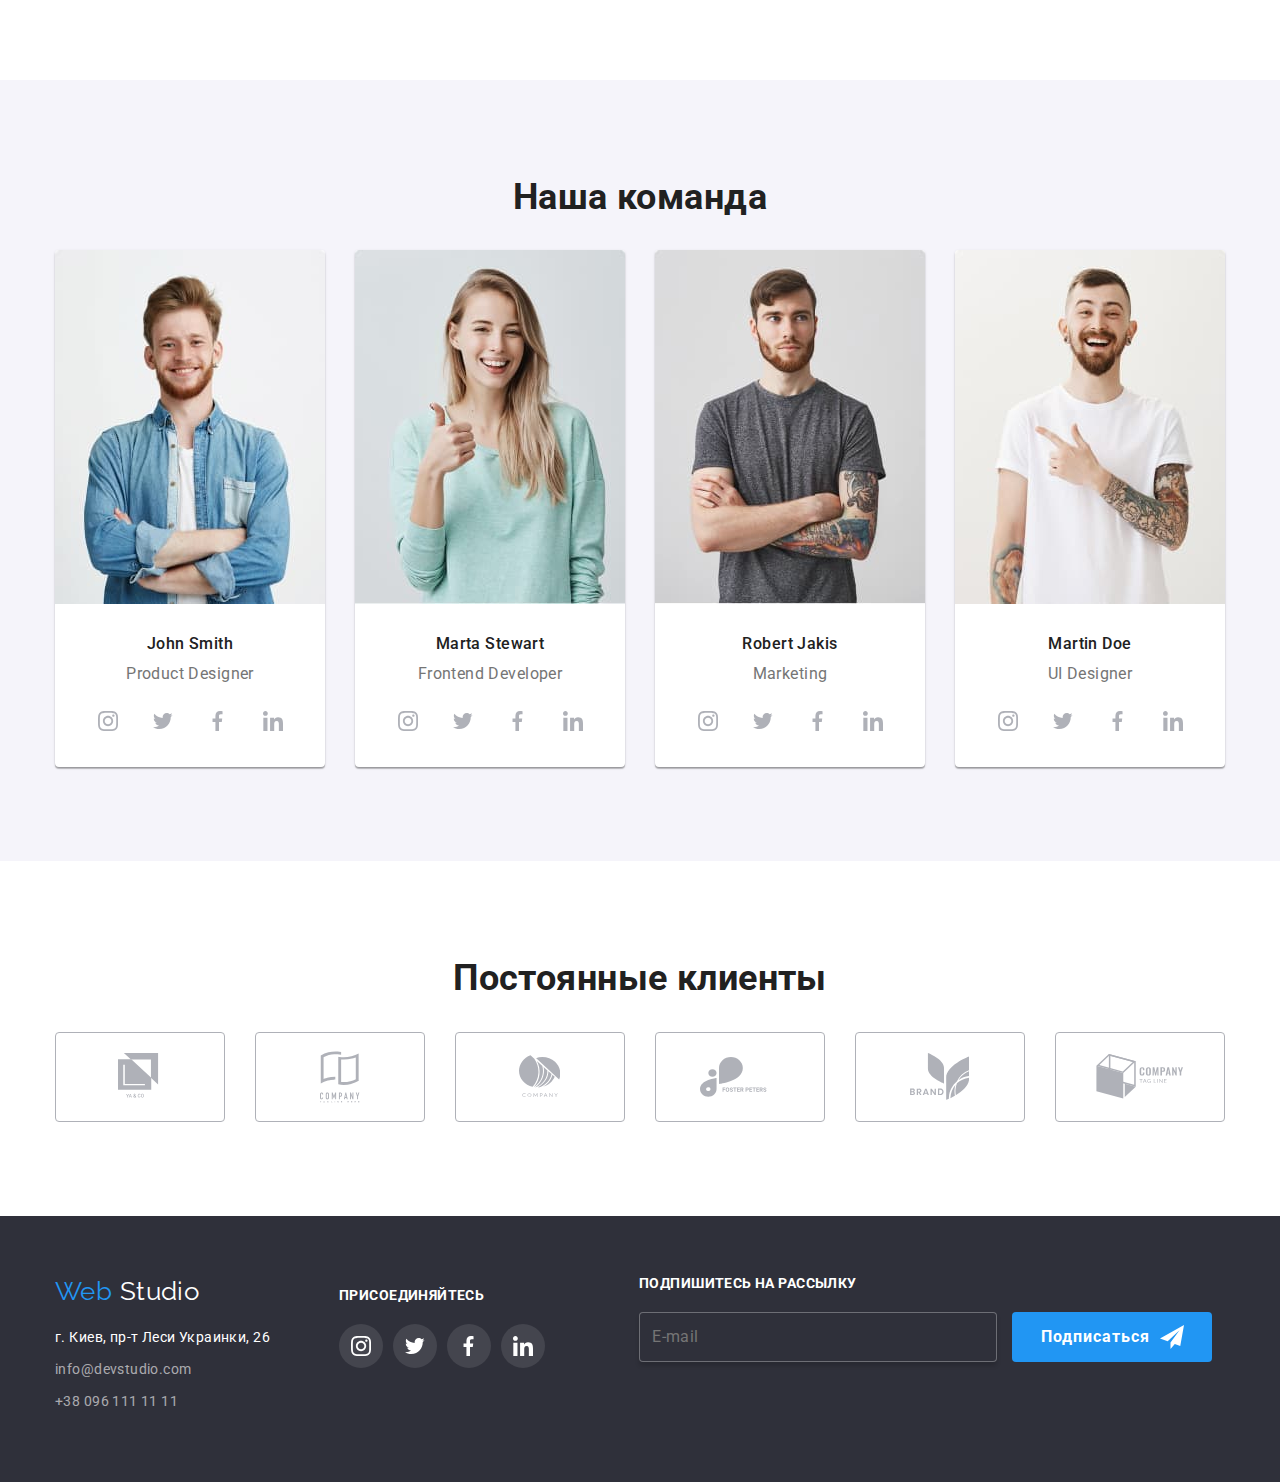
==== commit 7f8c76a8: "формує мобільне меню, модальне вікно" ====
--- a/index.html
+++ b/index.html
@@ -19,46 +19,68 @@
     <!-- шапка  -->
     <header>
       <div class="container header">
-        <nav class="main-nav">
-          <a href="./index.html" class="link">
-            <span class="logo-web links">Web</span>&#160;<span
-              class="logo-studio links"
-              >Studio</span
-            >
-          </a>
-
-          <ul class="nav">
-            <li class="nav-item">
-              <a href="./index.html" class="link main current">Студия</a>
-            </li>
-
-            <li class="nav-item">
-              <a href="./portfolio.html" class="link">Портфолио</a>
-            </li>
-            <li class="nav-item"><a href="" class="link">Контакты</a></li>
+        <a href="./index.html" class="link logo-link">
+          <span class="logo-web links">Web</span>&#160;<span
+            class="logo-studio links"
+            >Studio</span
+          >
+        </a>
+        <button
+          type="button"
+          class="menu-button"
+          aria-expanded="false"
+          aria-controls="menu-container"
+          data-menu-button
+        >
+          <svg
+            width="40"
+            height="40"
+            aria-label="переключатнль мобильного меню"
+          >
+            <use
+              class="icon-cross"
+              href="./img/sprite.svg#icon-close-menu"
+            ></use>
+            <use
+              class="icon-burger"
+              href="./img/sprite.svg#icon-burger-menu"
+            ></use>
+          </svg>
+        </button>
+        <div class="menu-container" id="menu-container" data-menu>
+          <nav class="main-nav">
+            <ul class="nav">
+              <li class="nav-item">
+                <a href="./index.html" class="link main current">Студия</a>
+              </li>
+
+              <li class="nav-item">
+                <a href="./portfolio.html" class="link">Портфолио</a>
+              </li>
+              <li class="nav-item"><a href="" class="link">Контакты</a></li>
+            </ul>
+          </nav>
+          <ul class="contacts">
+            <li>
+              <a href="mailto:info@devstudio.com" class="link mail">
+                <svg class="icon" width="16" height="11">
+                  <title>иконка електронка</title>
+                  <use href="./img/sprite.svg#mail-icon"></use>
+                </svg>
+                info@devstudio.com
+              </a>
+            </li>
+            <li>
+              <a href="tell:380961111111" class="link tell">
+                <svg class="icon" width="10" height="15">
+                  <title>иконка телефон</title>
+                  <use href="./img/sprite.svg#tell-icon"></use>
+                </svg>
+                +38 096 111 11 11
+              </a>
+            </li>
           </ul>
-        </nav>
-
-        <ul class="contacts">
-          <li>
-            <a href="mailto:info@devstudio.com" class="link mail">
-              <svg class="icon" width="16" height="11">
-                <title>иконка електронка</title>
-                <use href="./img/sprite.svg#mail-icon"></use>
-              </svg>
-              info@devstudio.com
-            </a>
-          </li>
-          <li>
-            <a href="tell:380961111111" class="link tell">
-              <svg class="icon" width="10" height="15">
-                <title>иконка телефон</title>
-                <use href="./img/sprite.svg#tell-icon"></use>
-              </svg>
-              +38 096 111 11 11
-            </a>
-          </li>
-        </ul>
+        </div>
       </div>
     </header>
 
@@ -568,5 +590,6 @@
     </footer>
     <script src="./js/modal.js"></script>
     <script src="./js/form.js"></script>
+    <script src="./js/menu.js"></script>
   </body>
 </html>
--- a/css/main.min.css
+++ b/css/main.min.css
@@ -1,2 +1,2 @@
-html{-webkit-box-sizing:border-box;box-sizing:border-box}*,*::before,*::after{-webkit-box-sizing:inherit;box-sizing:inherit}ul{list-style:none;padding:0;margin:0}h1,h2,h3,h4,h5,h6{margin:0}p{margin:0}img{display:block}a{text-decoration:none}.visually-hidden{position:absolute;width:1px;height:1px;margin:-1px;border:0;padding:0;clip:rect(0 0 0 0);overflow:hidden}body{background-color:#fff;color:#757575;font-family:Roboto,sans-serif;letter-spacing:.03em;font-size:14px;line-height:1.7}.advantages,.activity,.team,.clients{padding-bottom:60px;padding-top:60px}@media screen and (min-width: 1200px){.advantages,.activity,.team,.clients{padding-bottom:94px;padding-top:94px}}.container{padding-left:15px;padding-right:15px;margin-left:auto;margin-right:auto}@media screen and (min-width: 480px){.container{width:480px}}@media screen and (min-width: 768px){.container{width:768px}}@media screen and (min-width: 1200px){.container{width:1200px}}@media screen and (min-width: 768px){.header{display:-webkit-box;display:-ms-flexbox;display:flex;-webkit-box-align:center;-ms-flex-align:center;align-items:center}}header{border-bottom:1px solid #ececec}header>.container{margin-bottom:0px;padding-top:0px;padding-bottom:0px}.section .section-titles{margin-bottom:30px;color:#212121;font-weight:700;font-size:28px;line-height:1.17;text-align:center}@media screen and (min-width: 1200px){.section .section-titles{font-size:36px;line-height:1.3}}.section .activity-title{color:#fff;font-weight:700;font-size:14px;line-height:1.14;text-transform:uppercase;text-align:center}.advantages{border-bottom:1px solid #eee}.advantages .advantage-titles{margin-bottom:10px;color:#212121;font-weight:700;font-size:14px;line-height:1.14;text-transform:uppercase;text-align:center}footer{padding-top:60px;padding-bottom:60px;background-color:#2f303a}.link .links{font-family:Raleway,sans-serif;font-size:26px;line-height:1.2}@media screen and (max-width: 767px){.link .links{font-size:24px}}.logo-web{color:#2196f3}.logo-studio{color:#212121}.footer-contacts .logo-link{display:block;margin-bottom:20px;font-family:Raleway,sans-serif;font-size:24px;line-height:1.18}@media screen and (min-width: 1200px){.footer-contacts .logo-link{font-size:26px}}.footer-contacts .logo-studio{color:#fff}@media screen and (min-width: 768px){.main-nav{display:-webkit-box;display:-ms-flexbox;display:flex;-webkit-box-align:center;-ms-flex-align:center;align-items:center}}.main-nav .link{display:block}.main-nav>.link{margin-right:85px}.nav{font-weight:500;font-size:14px;line-height:1.14;letter-spacing:0.02em}@media screen and (min-width: 768px){.nav{display:-webkit-box;display:-ms-flexbox;display:flex}}.nav-item:not(:last-child){margin-right:50px}.nav .link{display:block;padding-top:32px;padding-bottom:32px;color:#212121;-webkit-transition:color 250ms cubic-bezier(0.4, 0, 0.2, 1);transition:color 250ms cubic-bezier(0.4, 0, 0.2, 1)}.nav .link:hover,.nav .link:focus{color:#2196f3}.nav .current{color:#2196f3;position:relative}.nav .current::after{content:'';display:inline-block;position:absolute;bottom:0;left:0;width:100%;height:4px;background-color:#2196f3;border-radius:2px}.nav .current.main::after{bottom:-1px}.contacts{margin-left:auto;font-weight:500;font-size:14px;line-height:1.14;letter-spacing:0.02em}@media screen and (min-width: 1200px){.contacts{display:-webkit-box;display:-ms-flexbox;display:flex}}@media screen and (max-width: 1199px){.contacts>li:not(:last-child){margin-right:0;margin-bottom:10px}}@media screen and (min-width: 1200px){.contacts>li:not(:last-child){margin-right:30px}}@media screen and (max-width: 1199px){.contacts{font-size:12px}}.contacts .link{color:#757575;-webkit-transition:color 250ms cubic-bezier(0.4, 0, 0.2, 1);transition:color 250ms cubic-bezier(0.4, 0, 0.2, 1)}.contacts .link:hover,.contacts .link:focus{color:#2196f3}.contacts .icon{margin-right:10px;fill:currentColor;-webkit-transition:fill 250ms cubic-bezier(0.4, 0, 0.2, 1);transition:fill 250ms cubic-bezier(0.4, 0, 0.2, 1)}.contacts .icon:hover,.contacts .icon:focus{fill:#2196f3}.hero{min-height:400px;max-width:1600px;margin-left:auto;margin-right:auto;background-color:rgba(47,48,58,0.8);background-image:-webkit-gradient(linear, left top, left bottom, from(rgba(47,48,58,0.8)), to(rgba(47,48,58,0.8))),url(../img/hero-img.jpg);background-image:linear-gradient(rgba(47,48,58,0.8), rgba(47,48,58,0.8)),url(../img/hero-img.jpg);background-position:center;text-align:center}.hero-box{padding:118px 60px}@media screen and (min-width: 1200px){.hero-box{padding:200px 0}}.hero-title{margin-top:0px;margin-bottom:30px;margin-left:auto;margin-right:auto;color:#fff;font-weight:900;font-size:26px;line-height:1.6;letter-spacing:0.06em;text-transform:uppercase}@media screen and (min-width: 1200px){.hero-title{font-size:44px;line-height:1.4}}.hero-button{display:inline-block;border:none;border-radius:4px;padding:10px 32px;min-width:200px;color:#fff;background-color:#2196f3;text-decoration:none;-webkit-box-shadow:0px 4px 4px rgba(0,0,0,0.15);box-shadow:0px 4px 4px rgba(0,0,0,0.15);font-weight:700;font-size:16px;line-height:1.9;letter-spacing:0.06em}.hero-button:focus{outline:none}.backdrop{position:fixed;z-index:1;top:0;left:0;width:100%;height:100%;background-color:rgba(0,0,0,0.2)}.backdrop.is-hidden{opacity:0;pointer-events:none}.modal{position:absolute;top:50%;left:50%;-webkit-transform:translate(-50%, -50%);transform:translate(-50%, -50%);padding:40px;width:450px;min-height:609px;background-color:#fff;-webkit-box-shadow:0px 2px 1px rgba(0,0,0,0.2),0px 1px 1px rgba(0,0,0,0.14),0px 1px 3px rgba(0,0,0,0.12);box-shadow:0px 2px 1px rgba(0,0,0,0.2),0px 1px 1px rgba(0,0,0,0.14),0px 1px 3px rgba(0,0,0,0.12);border-radius:4px}@media screen and (min-width: 1200px){.modal{min-width:528px;min-height:581px}}.modal-title{display:inline-block;margin-bottom:30px;font-weight:700;font-size:20px;line-height:1.15;text-align:center;color:#212121}.modal-close-btn{position:absolute;top:8px;right:8px;width:30px;height:30px;border-radius:50%;background-position:center;border:none;background:#fff;-webkit-box-shadow:0px 2px 1px rgba(0,0,0,0.2),0px 1px 1px rgba(0,0,0,0.14),0px 1px 3px rgba(0,0,0,0.12);box-shadow:0px 2px 1px rgba(0,0,0,0.2),0px 1px 1px rgba(0,0,0,0.14),0px 1px 3px rgba(0,0,0,0.12)}.modal-close-btn:hover,.modal-close-btn:focus .close{fill:#2196f3;cursor:pointer}.modal-submit{display:inline-block;border:none;border-radius:4px;width:200px;padding:10px 28px 10px 29px;margin:0 auto;font-family:inherit;font-weight:700;font-size:16px;line-height:1.9;letter-spacing:0.06em;color:#fff;background-color:#2196f3}form{width:100%;height:100%}.form-field{position:relative;display:-webkit-box;display:-ms-flexbox;display:flex;-webkit-box-orient:vertical;-webkit-box-direction:normal;-ms-flex-direction:column;flex-direction:column;margin-bottom:28px}.form-field:last-child{margin-bottom:20px}.form-input{display:inline-block;border:none;border-radius:4px;width:100%;padding:12px 44px 12px 42px;border:1px solid rgba(33,33,33,0.2);-webkit-box-sizing:border-box;box-sizing:border-box}.form-input:focus{border:1px solid #2196f3}.input-textarea{padding:12px 44px 12px 16px;max-width:448px;min-height:120px;resize:none;border:1px solid rgba(33,33,33,0.2);outline:none}.fields-label{position:absolute;top:50%;left:42px;-webkit-transform:translateY(-50%);transform:translateY(-50%);font-weight:400;font-size:14px;line-height:1.14;letter-spacing:0.01em;color:#212121;-webkit-transition:all 250ms cubic-bezier(0.4, 0, 0.2, 1);transition:all 250ms cubic-bezier(0.4, 0, 0.2, 1)}.coment{left:16px;top:12px;-webkit-transform:translateY(0);transform:translateY(0)}.form-input:focus+.fields-label,.form-input:not(:placeholder-shown)+.fields-label{color:#2196f3;font-size:12px;-webkit-transform:translate(-39px, -37px);transform:translate(-39px, -37px)}.input-textarea:focus+.fields-label{color:#2196f3;-webkit-transform:translate(-12px, -28px);transform:translate(-12px, -28px)}.form-input:focus ~ .icon-form{fill:#2196f3}.icon-form{position:absolute;top:50%;left:19px;-webkit-transform:translateY(-50%);transform:translateY(-50%);fill:#212121;-webkit-transition:fill 250ms cubic-bezier(0.4, 0, 0.2, 1);transition:fill 250ms cubic-bezier(0.4, 0, 0.2, 1)}.checkbox{-webkit-appearance:none;-moz-appearance:none;appearance:none;position:absolute}@media screen and (min-width: 480px) and (max-width: 768px){.checkbox-field{margin-bottom:20px}}@media screen and (min-width: 1200px){.checkbox-field{margin-bottom:30px}}.checkbox-label{display:-webkit-box;display:-ms-flexbox;display:flex;-webkit-box-align:center;-ms-flex-align:center;align-items:center;-webkit-box-pack:center;-ms-flex-pack:center;justify-content:center}.checkbox-icon{display:inline-block;width:15px;height:15px;margin-right:8px;border:1px solid #212121;border-radius:2px}.checkbox-text{font-weight:normal;font-size:12px;line-height:1.2;letter-spacing:0.03em;color:#757575}.checkbox:checked+.checkbox-icon{background-color:#2196f3;background-image:url(../img/icon-check.svg);background-size:contain;background-origin:border-box;border-color:transparent}.checkbox-link{position:relative;color:#2196f3}.checkbox-link>input{width:100%}.checkbox-link::before{content:'';position:absolute;bottom:1px;display:inline-block;width:100%;height:1px;background-color:#2196f3}@media screen and (min-width: 768px){.advantages-list>li{width:calc((100% - 60px) / 2);margin:15px}}@media screen and (min-width: 1200px){.advantages-list>li{width:calc((100% - 120px) / 4)}}@media screen and (max-width: 767px){.advantages-list>li:not(:last-child){margin-bottom:30px}}@media screen and (min-width: 768px){.advantages-list{display:-webkit-box;display:-ms-flexbox;display:flex;-ms-flex-wrap:wrap;flex-wrap:wrap;margin:-15px}}.advantages-list-item:nth-child(1)::before,.advantages-list-item:nth-child(2)::before,.advantages-list-item:nth-child(3)::before,.advantages-list-item:nth-child(4)::before{content:'';display:block;margin-bottom:30px;height:120px;background-size:70px 70px;background-repeat:no-repeat;background-color:#f5f4fa;background-position:center}.advantages-list-item:nth-child(1)::before{background-image:url(../img/details.svg)}.advantages-list-item:nth-child(2)::before{background-image:url(../img/punctuality.svg)}.advantages-list-item:nth-child(3)::before{background-image:url(../img/planning.svg)}.advantages-list-item:nth-child(4)::before{background-image:url(../img/modern-tech.svg)}@media screen and (max-width: 1199px){.activity{display:none}}.activity-list>li{position:relative;width:calc((100% - 2 * 30px) / 3)}.activity-list>li:not(:last-child){margin-right:30px}.activity-list{display:-webkit-box;display:-ms-flexbox;display:flex}.activity-list .link{display:block;padding-top:27px;padding-bottom:27px;position:absolute;bottom:0;right:0;left:0;background-color:rgba(47,48,58,0.8)}.team{background-color:#f5f4fa}@media screen and (min-width: 768px){.team-list{display:-webkit-box;display:-ms-flexbox;display:flex;-ms-flex-wrap:wrap;flex-wrap:wrap;margin:-15px}}@media screen and (min-width: 1200px){.team-list{-webkit-box-orient:horizontal;-webkit-box-direction:normal;-ms-flex-direction:row;flex-direction:row}}.team-list>li{padding-bottom:24px;border-radius:4px;-webkit-box-shadow:0px 2px 1px rgba(0,0,0,0.2),0px 1px 1px rgba(0,0,0,0.14),0px 1px 3px rgba(0,0,0,0.12);box-shadow:0px 2px 1px rgba(0,0,0,0.2),0px 1px 1px rgba(0,0,0,0.14),0px 1px 3px rgba(0,0,0,0.12);background-color:#fff}@media screen and (min-width: 768px){.team-list>li{width:calc((100% - 60px) / 2);margin:15px}}@media screen and (min-width: 1200px){.team-list>li{width:calc((100% - 120px) / 4)}}@media screen and (max-width: 767px){.team-list>li:not(:last-child){margin-bottom:30px}}.team-list img{margin-bottom:30px;border-radius:4px 4px 0px 0px}.team-members{color:#212121;font-weight:500;font-size:16px;line-height:1.2;margin-bottom:10px;text-align:center}.profession{font-weight:400;font-size:16px;line-height:1.2;margin-bottom:16px;text-align:center}.team-pages{display:-webkit-box;display:-ms-flexbox;display:flex;-webkit-box-pack:center;-ms-flex-pack:center;justify-content:center}.team-pages>li+li{margin-left:11px}.link-socio{display:block;padding:12px;width:44px;height:44px;border-radius:50%;background-color:rgba(255,255,255,0.1);fill:#afb1b8;-webkit-transition-property:background-color, fill;transition-property:background-color, fill;-webkit-transition-duration:250ms;transition-duration:250ms;-webkit-transition-timing-function:cubic-bezier(0.4, 0, 0.2, 1);transition-timing-function:cubic-bezier(0.4, 0, 0.2, 1)}.link-socio:hover,.link-socio:focus{background-color:#2196f3;fill:#fff}.clients-list{display:-webkit-box;display:-ms-flexbox;display:flex;-ms-flex-wrap:wrap;flex-wrap:wrap}@media screen and (max-width: 767px){.clients-list{-webkit-box-pack:justify;-ms-flex-pack:justify;justify-content:space-between}}@media screen and (min-width: 768px){.clients-list{-ms-flex-wrap:wrap;flex-wrap:wrap;margin:-15px}}.clients-list>li{width:calc((100% - 30px) / 2)}@media screen and (min-width: 768px){.clients-list>li{width:calc((100% - 90px) / 3);margin:15px}}@media screen and (min-width: 1200px){.clients-list>li{width:calc((100% - 180px) / 6)}}@media screen and (max-width: 767px){.clients-list>li{margin-bottom:30px}}@media screen and (max-width: 767px){.clients-list>li:nth-last-child(-n+2){margin-bottom:0}}.link-client{display:-webkit-box;display:-ms-flexbox;display:flex;-webkit-box-align:center;-ms-flex-align:center;align-items:center;-webkit-box-pack:center;-ms-flex-pack:center;justify-content:center;height:90px;fill:#afb1b8;border:1px solid #afb1b8;border-radius:4px;-webkit-transition-property:border, fill;transition-property:border, fill;-webkit-transition-duration:250ms;transition-duration:250ms;-webkit-transition-timing-function:cubic-bezier(0.4, 0, 0.2, 1);transition-timing-function:cubic-bezier(0.4, 0, 0.2, 1)}.link-client:hover,.link-client:focus{border:1px solid #2196f3;fill:#2196f3}@media screen and (min-width: 1200px){.container-footer{display:-webkit-box;display:-ms-flexbox;display:flex}}@media screen and (min-width: 768px){.footer-box{display:-webkit-box;display:-ms-flexbox;display:flex;-webkit-box-align:baseline;-ms-flex-align:baseline;align-items:baseline}}@media screen and (min-width: 768px) and (max-width: 1199px){.footer-box{-webkit-box-pack:justify;-ms-flex-pack:justify;justify-content:space-between;padding:0 76px 0 89px}}.footer-contacts{margin-bottom:60px}@media screen and (max-width: 1199px){.footer-contacts{text-align:center}}@media screen and (min-width: 1200px){.footer-contacts{margin:0px 69px 0px 0px}}.footer-contacts>ul>li{margin-bottom:8px}.footer-contacts .link{color:rgba(255,255,255,0.6);font-weight:400}.link-item .link{color:#fff}.join-networks{display:-webkit-box;display:-ms-flexbox;display:flex;-webkit-box-pack:center;-ms-flex-pack:center;justify-content:center}.join-networks>li+li{margin-left:10px}.join-networks .icon{fill:#fff}@media screen and (max-width: 767px){.join{margin-bottom:60px}}@media screen and (min-width: 1200px){.join{margin-right:94px}}@media screen and (max-width: 1199px){.join{text-align:center}}.join-header{display:block;margin-bottom:20px;color:#fff;font-weight:700;font-size:14px;line-height:1.14;text-transform:uppercase}@media screen and (max-width: 1199px){.join-form{text-align:center}}.submit{display:-webkit-inline-box;display:-ms-inline-flexbox;display:inline-flex;border:none;border-radius:4px;height:50px;padding:10px 28px 10px 29px;-webkit-box-align:center;-ms-flex-align:center;align-items:center;font-family:inherit;font-weight:700;font-size:16px;line-height:1.9;letter-spacing:0.06em;color:#fff;background-color:#2196f3}.submit::after{content:'';margin-left:10px;width:24px;height:24px;background-image:url(../img/send.svg)}.mail-field{margin-bottom:20px;-webkit-box-sizing:border-box;box-sizing:border-box;margin-right:12px;padding:18px 12px;font-size:16px;line-height:1.9;letter-spacing:0.03em;min-width:358px;height:50px;background-color:#2f303a;border:1px solid rgba(255,255,255,0.3);-webkit-box-shadow:0px 4px 4px rgba(0,0,0,0.15);box-shadow:0px 4px 4px rgba(0,0,0,0.15);border-radius:4px;color:rgba(255,255,255,0.3)}@media screen and (min-width: 768px) and (max-width: 1199px){.mail-field{margin:0 50px 20px 50px}}.filter button{display:inline-block;border:none;border-radius:4px;padding:6px 22px;color:#212121;background-color:#f5f4fa;font-family:inherit;font-weight:500;font-size:16px;line-height:1.6;letter-spacing:inherit;cursor:pointer;-webkit-transition-property:color, background-color, -webkit-box-shadow;transition-property:color, background-color, -webkit-box-shadow;transition-property:color, background-color, box-shadow;transition-property:color, background-color, box-shadow, -webkit-box-shadow;-webkit-transition-duration:250ms;transition-duration:250ms;-webkit-transition-timing-function:cubic-bezier(0.4, 0, 0.2, 1);transition-timing-function:cubic-bezier(0.4, 0, 0.2, 1)}.filter button:hover,.filter button:focus{color:#fff;background-color:#2196f3;-webkit-box-shadow:0px 2px 2px rgba(0,0,0,0.12),0px 1px 2px rgba(0,0,0,0.08),0px 3px 1px rgba(0,0,0,0.1);box-shadow:0px 2px 2px rgba(0,0,0,0.12),0px 1px 2px rgba(0,0,0,0.08),0px 3px 1px rgba(0,0,0,0.1)}.filter{display:-webkit-box;display:-ms-flexbox;display:flex;-ms-flex-wrap:wrap;flex-wrap:wrap;margin-bottom:40px}@media screen and (min-width: 768px) and (max-width: 1199px){.filter{margin-bottom:30px}}@media screen and (min-width: 768px){.filter{-webkit-box-pack:center;-ms-flex-pack:center;justify-content:center}}@media screen and (min-width: 1200px){.filter{margin-bottom:50px}}.filter-item+li{margin-left:8px}@media screen and (min-width: 480px) and (max-width: 767px){.filter-item:nth-child(4){margin-left:0}}@media screen and (max-width: 481px){.filter-item{margin-bottom:15px}}.filter-item:nth-last-child(-n+2){margin-bottom:0}.portfolio{padding-top:40px;padding-bottom:60px}@media screen and (min-width: 1200px){.portfolio{padding:94px 0 94px 0}}.card-content{padding:20px 24px;height:110px;border:1px solid #eee;border-bottom-right-radius:5px;border-bottom-left-radius:5px}@media screen and (min-width: 768px){.example{display:-webkit-box;display:-ms-flexbox;display:flex;-ms-flex-wrap:wrap;flex-wrap:wrap}}@media screen and (min-width: 768px) and (max-width: 1199px){.example{margin:-15px}}.example .example-title{color:#212121;font-weight:700;font-size:18px;line-height:2;letter-spacing:0.06em}.example .paragraf{color:#757575;font-weight:400;font-size:16px;line-height:1.9}.example .example-items{height:404px;border-radius:5px 5px 0px 0px;overflow:hidden;-webkit-transition-property:opasity, -webkit-box-shadow, -webkit-transform;transition-property:opasity, -webkit-box-shadow, -webkit-transform;transition-property:box-shadow, opasity, transform;transition-property:box-shadow, opasity, transform, -webkit-box-shadow, -webkit-transform;-webkit-transition-duration:250ms;transition-duration:250ms;-webkit-transition-timing-function:cubic-bezier(0.4, 0, 0.2, 1);transition-timing-function:cubic-bezier(0.4, 0, 0.2, 1)}@media screen and (max-width: 767px){.example .example-items{margin-bottom:30px}}@media screen and (min-width: 768px){.example .example-items{width:calc((100% - 60px) / 2)}}@media screen and (min-width: 768px) and (max-width: 1199px){.example .example-items{margin:15px}}@media screen and (min-width: 1200px){.example .example-items{width:calc((100% - 2 * 30px) / 3);margin-right:30px}}@media screen and (min-width: 1200px){.example .example-items:nth-child(3n){margin-right:0px}}@media screen and (min-width: 1200px){.example .example-items:nth-last-child(-n+3){margin-bottom:0px}}.img-box{position:relative;overflow:hidden}.img-box .example-overlay{position:absolute;top:0;width:100%;height:100%;background-color:rgba(33,150,243,0.9);-webkit-transform:translateY(100%);transform:translateY(100%);opacity:0;-webkit-transition:opacity 250ms cubic-bezier(0.4, 0, 0.2, 1),-webkit-transform 250ms cubic-bezier(0.4, 0, 0.2, 1);transition:opacity 250ms cubic-bezier(0.4, 0, 0.2, 1),-webkit-transform 250ms cubic-bezier(0.4, 0, 0.2, 1);transition:transform 250ms cubic-bezier(0.4, 0, 0.2, 1),opacity 250ms cubic-bezier(0.4, 0, 0.2, 1);transition:transform 250ms cubic-bezier(0.4, 0, 0.2, 1),opacity 250ms cubic-bezier(0.4, 0, 0.2, 1),-webkit-transform 250ms cubic-bezier(0.4, 0, 0.2, 1)}.example-text{position:absolute;top:0;height:100%;padding:63px 24px;color:#fff;font-weight:400;font-size:18px;line-height:1.55;opacity:0;-webkit-transition-property:tramsform, opasity;transition-property:tramsform, opasity;-webkit-transition-duration:250ms;transition-duration:250ms;-webkit-transition-timing-function:cubic-bezier(0.4, 0, 0.2, 1);transition-timing-function:cubic-bezier(0.4, 0, 0.2, 1)}.example-items:hover,.example-items:focus,.example-items .link:hover,.example-items .link:focus,.example-items:hover .example-text,.example-items:focus .example-text,.example-items:hover .example-overlay,.example-items:focus .example-overlay{-webkit-box-shadow:1px 4px 6px rgba(0,0,0,0.16),0px 4px 4px rgba(0,0,0,0.06),0px 1px 1px rgba(0,0,0,0.12);box-shadow:1px 4px 6px rgba(0,0,0,0.16),0px 4px 4px rgba(0,0,0,0.06),0px 1px 1px rgba(0,0,0,0.12);-webkit-transform:translateY(0);transform:translateY(0);opacity:1}
+html{-webkit-box-sizing:border-box;box-sizing:border-box}*,*::before,*::after{-webkit-box-sizing:inherit;box-sizing:inherit}ul{list-style:none;padding:0;margin:0}h1,h2,h3,h4,h5,h6{margin:0}p{margin:0}img{display:block}a{text-decoration:none}.visually-hidden{position:absolute;width:1px;height:1px;margin:-1px;border:0;padding:0;clip:rect(0 0 0 0);overflow:hidden}body{background-color:#fff;color:#757575;font-family:Roboto,sans-serif;letter-spacing:.03em;font-size:14px;line-height:1.7}body.modal-open{overflow:hidden}.advantages,.activity,.team,.clients{padding-bottom:60px;padding-top:60px}@media screen and (min-width: 1200px){.advantages,.activity,.team,.clients{padding-bottom:94px;padding-top:94px}}.container{padding-left:15px;padding-right:15px;margin-left:auto;margin-right:auto}@media screen and (min-width: 480px){.container{width:480px}}@media screen and (min-width: 768px){.container{width:768px}}@media screen and (min-width: 1200px){.container{width:1200px}}@media screen and (min-width: 768px){.header{display:-webkit-box;display:-ms-flexbox;display:flex;-webkit-box-align:center;-ms-flex-align:center;align-items:center}}header{position:relative;border-bottom:1px solid #ececec}header>.container{margin-bottom:0px;padding-top:0px;padding-bottom:0px}@media screen and (max-width: 767px){header>.container{display:-webkit-box;display:-ms-flexbox;display:flex;-webkit-box-pack:justify;-ms-flex-pack:justify;justify-content:space-between}}.section .section-titles{margin-bottom:30px;color:#212121;font-weight:700;font-size:28px;line-height:1.17;text-align:center}@media screen and (min-width: 1200px){.section .section-titles{font-size:36px;line-height:1.3}}.section .activity-title{color:#fff;font-weight:700;font-size:14px;line-height:1.14;text-transform:uppercase;text-align:center}.advantages{border-bottom:1px solid #eee}.advantages .advantage-titles{margin-bottom:10px;color:#212121;font-weight:700;font-size:14px;line-height:1.14;text-transform:uppercase;text-align:center}footer{padding-top:60px;padding-bottom:60px;background-color:#2f303a}.header .logo-link{display:block}@media screen and (max-width: 767px){.header .logo-link{padding:16px 0 16px 0}}.link .links{font-family:Raleway,sans-serif;font-size:26px;line-height:1.2}@media screen and (max-width: 1199px){.link .links{font-size:24px}}.logo-web{color:#2196f3}.logo-studio{color:#212121}.footer-contacts .logo-link{display:block;margin-bottom:20px;font-family:Raleway,sans-serif;font-size:24px;line-height:1.18}@media screen and (min-width: 1200px){.footer-contacts .logo-link{font-size:26px}}.footer-contacts .logo-studio{color:#fff}.main-nav{text-align:center}@media screen and (max-width: 767px){.main-nav{margin-bottom:60px}}@media screen and (min-width: 768px){.main-nav{display:-webkit-box;display:-ms-flexbox;display:flex;-webkit-box-align:center;-ms-flex-align:center;align-items:center}}@media screen and (min-width: 768px) and (max-width: 1199px){.main-nav{margin-right:84px}}@media screen and (min-width: 1200px){.main-nav{margin-right:305px}}.main-nav .link{display:block}.menu-button{display:inline-block;margin:0;padding:0;border:none;background-color:transparent;cursor:pointer;-webkit-transition:fill 250ms cubic-bezier(0.4, 0, 0.2, 1);transition:fill 250ms cubic-bezier(0.4, 0, 0.2, 1)}.menu-button .icon-cross{display:none}.menu-button.is-open .icon-cross{display:block}.menu-button.is-open .icon-burger{display:none}.menu-button:hover,.menu-button:focus{fill:#2196f3}@media screen and (min-width: 768px){.menu-button{display:none}}.menu-container{background-color:#fff}@media screen and (max-width: 767px){.menu-container{display:none;position:absolute;top:100%;left:0;width:100%;padding:60px 140px;-webkit-box-shadow:0px 1px 3px rgba(0,0,0,0.16),0px 2px 4px rgba(0,0,0,0.08),0px 4px 8px rgba(0,0,0,0.04);box-shadow:0px 1px 3px rgba(0,0,0,0.16),0px 2px 4px rgba(0,0,0,0.08),0px 4px 8px rgba(0,0,0,0.04)}.menu-container.is-open{display:block}}@media screen and (min-width: 768px){.menu-container{display:-webkit-box;display:-ms-flexbox;display:flex;-webkit-box-align:center;-ms-flex-align:center;align-items:center;-webkit-box-pack:justify;-ms-flex-pack:justify;justify-content:space-between;margin-left:auto}}.nav{display:inline-block;text-align:center;font-weight:500;font-size:14px;line-height:1.14;letter-spacing:0.02em}@media screen and (min-width: 768px){.nav{display:-webkit-box;display:-ms-flexbox;display:flex}}@media screen and (max-width: 767px){.nav-item:not(:last-child){margin-bottom:32px}}@media screen and (min-width: 768px){.nav-item:not(:last-child){margin-right:50px}}.nav .link{display:inline-block;padding-top:32px;padding-bottom:32px;color:#212121;-webkit-transition:color 250ms cubic-bezier(0.4, 0, 0.2, 1);transition:color 250ms cubic-bezier(0.4, 0, 0.2, 1)}.nav .link:hover,.nav .link:focus{color:#2196f3}@media screen and (max-width: 767px){.nav .link{padding:8px 0}}.nav .current{color:#2196f3;position:relative}.nav .current::after{content:'';display:inline-block;position:absolute;bottom:0;left:0;width:100%;height:4px;background-color:#2196f3;border-radius:2px}.nav .current.main::after{bottom:-1px}.contacts{font-weight:500;font-size:14px;line-height:1.14;letter-spacing:0.02em}@media screen and (max-width: 767px){.contacts{text-align:center}.contacts>li:not(:last-child){margin-bottom:16px}}@media screen and (min-width: 768px) and (max-width: 1199px){.contacts>li:not(:last-child){margin-right:0;margin-bottom:10px}}@media screen and (min-width: 1200px){.contacts>li:not(:last-child){margin-right:30px}}@media screen and (max-width: 1199px){.contacts{font-size:12px}}@media screen and (min-width: 1200px){.contacts{display:-webkit-box;display:-ms-flexbox;display:flex;margin-left:auto}}.contacts .link{color:#757575;-webkit-transition:color 250ms cubic-bezier(0.4, 0, 0.2, 1);transition:color 250ms cubic-bezier(0.4, 0, 0.2, 1)}.contacts .link:hover,.contacts .link:focus{color:#2196f3}.contacts .icon{margin-right:10px;fill:currentColor;-webkit-transition:fill 250ms cubic-bezier(0.4, 0, 0.2, 1);transition:fill 250ms cubic-bezier(0.4, 0, 0.2, 1)}.contacts .icon:hover,.contacts .icon:focus{fill:#2196f3}.hero{min-height:400px;max-width:1600px;margin-left:auto;margin-right:auto;background-color:rgba(47,48,58,0.8);background-image:-webkit-gradient(linear, left top, left bottom, from(rgba(47,48,58,0.8)), to(rgba(47,48,58,0.8))),url(../img/hero-img.jpg);background-image:linear-gradient(rgba(47,48,58,0.8), rgba(47,48,58,0.8)),url(../img/hero-img.jpg);background-position:center;text-align:center}.hero-box{padding:118px 60px}@media screen and (min-width: 1200px){.hero-box{padding:200px 0}}.hero-title{margin-top:0px;margin-bottom:30px;margin-left:auto;margin-right:auto;color:#fff;font-weight:900;font-size:26px;line-height:1.6;letter-spacing:0.06em;text-transform:uppercase}@media screen and (min-width: 1200px){.hero-title{font-size:44px;line-height:1.4}}.hero-button{display:inline-block;border:none;border-radius:4px;padding:10px 32px;min-width:200px;color:#fff;background-color:#2196f3;text-decoration:none;-webkit-box-shadow:0px 4px 4px rgba(0,0,0,0.15);box-shadow:0px 4px 4px rgba(0,0,0,0.15);font-weight:700;font-size:16px;line-height:1.9;letter-spacing:0.06em}.hero-button:focus{outline:none}.backdrop{position:fixed;z-index:1;top:0;left:0;width:100%;height:100%;background-color:rgba(0,0,0,0.2);padding:94px 15px;overflow-y:scroll}.backdrop.is-hidden{opacity:0;pointer-events:none}.modal{position:relative;padding:40px;background-color:#fff;-webkit-box-shadow:0px 2px 1px rgba(0,0,0,0.2),0px 1px 1px rgba(0,0,0,0.14),0px 1px 3px rgba(0,0,0,0.12);box-shadow:0px 2px 1px rgba(0,0,0,0.2),0px 1px 1px rgba(0,0,0,0.14),0px 1px 3px rgba(0,0,0,0.12);border-radius:4px}@media screen and (min-width: 768px){.modal{position:absolute;top:50%;left:50%;-webkit-transform:translate(-50%, -50%);transform:translate(-50%, -50%);max-width:450px;width:100%}}@media screen and (min-width: 1200px){.modal{max-width:528px;width:100%}}.modal-title{display:inline-block;margin-bottom:30px;font-weight:700;font-size:20px;line-height:1.15;text-align:center;color:#212121}.modal-close-btn{position:absolute;top:8px;right:8px;width:30px;height:30px;border-radius:50%;background-position:center;border:none;background:#fff;-webkit-box-shadow:0px 2px 1px rgba(0,0,0,0.2),0px 1px 1px rgba(0,0,0,0.14),0px 1px 3px rgba(0,0,0,0.12);box-shadow:0px 2px 1px rgba(0,0,0,0.2),0px 1px 1px rgba(0,0,0,0.14),0px 1px 3px rgba(0,0,0,0.12);-webkit-transition:fill 250ms cubic-bezier(0.4, 0, 0.2, 1);transition:fill 250ms cubic-bezier(0.4, 0, 0.2, 1)}.modal-close-btn:hover,.modal-close-btn:focus .close{fill:#2196f3;cursor:pointer}.modal-submit{display:inline-block;border:none;border-radius:4px;width:200px;padding:10px 28px 10px 29px;margin:0 auto;font-family:inherit;font-weight:700;font-size:16px;line-height:1.9;letter-spacing:0.06em;color:#fff;background-color:#2196f3}form{width:100%;height:100%}.form-field{position:relative;display:-webkit-box;display:-ms-flexbox;display:flex;-webkit-box-orient:vertical;-webkit-box-direction:normal;-ms-flex-direction:column;flex-direction:column;margin-bottom:28px}.form-field:last-child{margin-bottom:20px}.form-input{display:inline-block;border:none;border-radius:4px;width:100%;padding:12px 44px 12px 42px;border:1px solid rgba(33,33,33,0.2);-webkit-box-sizing:border-box;box-sizing:border-box}.form-input:focus{border:1px solid #2196f3}.input-textarea{padding:12px 44px 12px 16px;max-width:448px;min-height:120px;resize:none;border:1px solid rgba(33,33,33,0.2);outline:none}.fields-label{position:absolute;top:50%;left:42px;-webkit-transform:translateY(-50%);transform:translateY(-50%);font-weight:400;font-size:14px;line-height:1.14;letter-spacing:0.01em;color:#212121;-webkit-transition:all 250ms cubic-bezier(0.4, 0, 0.2, 1);transition:all 250ms cubic-bezier(0.4, 0, 0.2, 1)}.coment{left:16px;top:12px;-webkit-transform:translateY(0);transform:translateY(0)}.form-input:focus+.fields-label,.form-input:not(:placeholder-shown)+.fields-label{color:#2196f3;font-size:12px;-webkit-transform:translate(-39px, -37px);transform:translate(-39px, -37px)}.input-textarea:focus+.fields-label{color:#2196f3;-webkit-transform:translate(-12px, -28px);transform:translate(-12px, -28px)}.form-input:focus ~ .icon-form{fill:#2196f3}.icon-form{position:absolute;top:50%;left:19px;-webkit-transform:translateY(-50%);transform:translateY(-50%);fill:#212121;-webkit-transition:fill 250ms cubic-bezier(0.4, 0, 0.2, 1);transition:fill 250ms cubic-bezier(0.4, 0, 0.2, 1)}.checkbox{-webkit-appearance:none;-moz-appearance:none;appearance:none;position:absolute}@media screen and (min-width: 480px) and (max-width: 768px){.checkbox-field{margin-bottom:20px}}@media screen and (min-width: 1200px){.checkbox-field{margin-bottom:30px}}.checkbox-label{display:-webkit-box;display:-ms-flexbox;display:flex;-webkit-box-align:center;-ms-flex-align:center;align-items:center;-webkit-box-pack:center;-ms-flex-pack:center;justify-content:center}.checkbox-icon{display:inline-block;width:15px;height:15px;margin-right:8px;border:1px solid #212121;border-radius:2px}.checkbox-text{font-weight:normal;font-size:12px;line-height:1.2;letter-spacing:0.03em;color:#757575}.checkbox:checked+.checkbox-icon{background-color:#2196f3;background-image:url(../img/icon-check.svg);background-size:contain;background-origin:border-box;border-color:transparent}.checkbox-link{position:relative;color:#2196f3}.checkbox-link>input{width:100%}.checkbox-link::before{content:'';position:absolute;bottom:1px;display:inline-block;width:100%;height:1px;background-color:#2196f3}@media screen and (min-width: 768px){.advantages-list>li{width:calc((100% - 60px) / 2);margin:15px}}@media screen and (min-width: 1200px){.advantages-list>li{width:calc((100% - 120px) / 4)}}@media screen and (max-width: 767px){.advantages-list>li:not(:last-child){margin-bottom:30px}}@media screen and (min-width: 768px){.advantages-list{display:-webkit-box;display:-ms-flexbox;display:flex;-ms-flex-wrap:wrap;flex-wrap:wrap;margin:-15px}}.advantages-list-item:nth-child(1)::before,.advantages-list-item:nth-child(2)::before,.advantages-list-item:nth-child(3)::before,.advantages-list-item:nth-child(4)::before{content:'';display:block;margin-bottom:30px;height:120px;background-size:70px 70px;background-repeat:no-repeat;background-color:#f5f4fa;background-position:center}.advantages-list-item:nth-child(1)::before{background-image:url(../img/details.svg)}.advantages-list-item:nth-child(2)::before{background-image:url(../img/punctuality.svg)}.advantages-list-item:nth-child(3)::before{background-image:url(../img/planning.svg)}.advantages-list-item:nth-child(4)::before{background-image:url(../img/modern-tech.svg)}@media screen and (max-width: 1199px){.activity{display:none}}.activity-list>li{position:relative;width:calc((100% - 2 * 30px) / 3)}.activity-list>li:not(:last-child){margin-right:30px}.activity-list{display:-webkit-box;display:-ms-flexbox;display:flex}.activity-list .link{display:block;padding-top:27px;padding-bottom:27px;position:absolute;bottom:0;right:0;left:0;background-color:rgba(47,48,58,0.8)}.team{background-color:#f5f4fa}@media screen and (min-width: 768px){.team-list{display:-webkit-box;display:-ms-flexbox;display:flex;-ms-flex-wrap:wrap;flex-wrap:wrap;margin:-15px}}@media screen and (min-width: 1200px){.team-list{-webkit-box-orient:horizontal;-webkit-box-direction:normal;-ms-flex-direction:row;flex-direction:row}}.team-list>li{padding-bottom:24px;border-radius:4px;-webkit-box-shadow:0px 2px 1px rgba(0,0,0,0.2),0px 1px 1px rgba(0,0,0,0.14),0px 1px 3px rgba(0,0,0,0.12);box-shadow:0px 2px 1px rgba(0,0,0,0.2),0px 1px 1px rgba(0,0,0,0.14),0px 1px 3px rgba(0,0,0,0.12);background-color:#fff}@media screen and (min-width: 768px){.team-list>li{width:calc((100% - 60px) / 2);margin:15px}}@media screen and (min-width: 1200px){.team-list>li{width:calc((100% - 120px) / 4)}}@media screen and (max-width: 767px){.team-list>li:not(:last-child){margin-bottom:30px}}.team-list img{margin-bottom:30px;border-radius:4px 4px 0px 0px}.team-members{color:#212121;font-weight:500;font-size:16px;line-height:1.2;margin-bottom:10px;text-align:center}.profession{font-weight:400;font-size:16px;line-height:1.2;margin-bottom:16px;text-align:center}.team-pages{display:-webkit-box;display:-ms-flexbox;display:flex;-webkit-box-pack:center;-ms-flex-pack:center;justify-content:center}.team-pages>li+li{margin-left:11px}.link-socio{display:block;padding:12px;width:44px;height:44px;border-radius:50%;background-color:rgba(255,255,255,0.1);fill:#afb1b8;-webkit-transition-property:background-color, fill;transition-property:background-color, fill;-webkit-transition-duration:250ms;transition-duration:250ms;-webkit-transition-timing-function:cubic-bezier(0.4, 0, 0.2, 1);transition-timing-function:cubic-bezier(0.4, 0, 0.2, 1)}.link-socio:hover,.link-socio:focus{background-color:#2196f3;fill:#fff}.clients-list{display:-webkit-box;display:-ms-flexbox;display:flex;-ms-flex-wrap:wrap;flex-wrap:wrap}@media screen and (max-width: 767px){.clients-list{-webkit-box-pack:justify;-ms-flex-pack:justify;justify-content:space-between}}@media screen and (min-width: 768px){.clients-list{-ms-flex-wrap:wrap;flex-wrap:wrap;margin:-15px}}.clients-list>li{width:calc((100% - 30px) / 2)}@media screen and (min-width: 768px){.clients-list>li{width:calc((100% - 90px) / 3);margin:15px}}@media screen and (min-width: 1200px){.clients-list>li{width:calc((100% - 180px) / 6)}}@media screen and (max-width: 767px){.clients-list>li{margin-bottom:30px}}@media screen and (max-width: 767px){.clients-list>li:nth-last-child(-n+2){margin-bottom:0}}.link-client{display:-webkit-box;display:-ms-flexbox;display:flex;-webkit-box-align:center;-ms-flex-align:center;align-items:center;-webkit-box-pack:center;-ms-flex-pack:center;justify-content:center;height:90px;fill:#afb1b8;border:1px solid #afb1b8;border-radius:4px;-webkit-transition-property:border, fill;transition-property:border, fill;-webkit-transition-duration:250ms;transition-duration:250ms;-webkit-transition-timing-function:cubic-bezier(0.4, 0, 0.2, 1);transition-timing-function:cubic-bezier(0.4, 0, 0.2, 1)}.link-client:hover,.link-client:focus{border:1px solid #2196f3;fill:#2196f3}@media screen and (min-width: 1200px){.container-footer{display:-webkit-box;display:-ms-flexbox;display:flex}}@media screen and (min-width: 768px){.footer-box{display:-webkit-box;display:-ms-flexbox;display:flex;-webkit-box-align:baseline;-ms-flex-align:baseline;align-items:baseline}}@media screen and (min-width: 768px) and (max-width: 1199px){.footer-box{-webkit-box-pack:justify;-ms-flex-pack:justify;justify-content:space-between;padding:0 76px 0 89px}}.footer-contacts{margin-bottom:60px}@media screen and (max-width: 1199px){.footer-contacts{text-align:center}}@media screen and (min-width: 1200px){.footer-contacts{margin:0px 69px 0px 0px}}.footer-contacts>ul>li{margin-bottom:8px}.footer-contacts .link{color:rgba(255,255,255,0.6);font-weight:400}.link-item .link{color:#fff}.join-networks{display:-webkit-box;display:-ms-flexbox;display:flex;-webkit-box-pack:center;-ms-flex-pack:center;justify-content:center}.join-networks>li+li{margin-left:10px}.join-networks .icon{fill:#fff}@media screen and (max-width: 767px){.join{margin-bottom:60px}}@media screen and (min-width: 1200px){.join{margin-right:94px}}@media screen and (max-width: 1199px){.join{text-align:center}}.join-header{display:block;margin-bottom:20px;color:#fff;font-weight:700;font-size:14px;line-height:1.14;text-transform:uppercase}@media screen and (max-width: 1199px){.join-form{text-align:center}}.submit{display:-webkit-inline-box;display:-ms-inline-flexbox;display:inline-flex;border:none;border-radius:4px;height:50px;padding:10px 28px 10px 29px;-webkit-box-align:center;-ms-flex-align:center;align-items:center;font-family:inherit;font-weight:700;font-size:16px;line-height:1.9;letter-spacing:0.06em;color:#fff;background-color:#2196f3}.submit::after{content:'';margin-left:10px;width:24px;height:24px;background-image:url(../img/send.svg)}.mail-field{margin-bottom:20px;-webkit-box-sizing:border-box;box-sizing:border-box;margin-right:12px;padding:18px 12px;font-size:16px;line-height:1.9;letter-spacing:0.03em;min-width:358px;height:50px;background-color:#2f303a;border:1px solid rgba(255,255,255,0.3);-webkit-box-shadow:0px 4px 4px rgba(0,0,0,0.15);box-shadow:0px 4px 4px rgba(0,0,0,0.15);border-radius:4px;color:rgba(255,255,255,0.3)}@media screen and (min-width: 768px) and (max-width: 1199px){.mail-field{margin:0 50px 20px 50px;min-width:450px}}.filter button{display:inline-block;border:none;border-radius:4px;padding:6px 22px;color:#212121;background-color:#f5f4fa;font-family:inherit;font-weight:500;font-size:16px;line-height:1.6;letter-spacing:inherit;cursor:pointer;-webkit-transition-property:color, background-color, -webkit-box-shadow;transition-property:color, background-color, -webkit-box-shadow;transition-property:color, background-color, box-shadow;transition-property:color, background-color, box-shadow, -webkit-box-shadow;-webkit-transition-duration:250ms;transition-duration:250ms;-webkit-transition-timing-function:cubic-bezier(0.4, 0, 0.2, 1);transition-timing-function:cubic-bezier(0.4, 0, 0.2, 1)}.filter button:hover,.filter button:focus{color:#fff;background-color:#2196f3;-webkit-box-shadow:0px 2px 2px rgba(0,0,0,0.12),0px 1px 2px rgba(0,0,0,0.08),0px 3px 1px rgba(0,0,0,0.1);box-shadow:0px 2px 2px rgba(0,0,0,0.12),0px 1px 2px rgba(0,0,0,0.08),0px 3px 1px rgba(0,0,0,0.1)}.filter{display:-webkit-box;display:-ms-flexbox;display:flex;-ms-flex-wrap:wrap;flex-wrap:wrap;margin-bottom:40px}@media screen and (min-width: 768px) and (max-width: 1199px){.filter{margin-bottom:30px}}@media screen and (min-width: 768px){.filter{-webkit-box-pack:center;-ms-flex-pack:center;justify-content:center}}@media screen and (min-width: 1200px){.filter{margin-bottom:50px}}.filter-item+li{margin-left:8px}@media screen and (min-width: 480px) and (max-width: 767px){.filter-item:nth-child(4){margin-left:0}}@media screen and (max-width: 481px){.filter-item{margin-bottom:15px}}.filter-item:nth-last-child(-n+2){margin-bottom:0}.portfolio{padding-top:40px;padding-bottom:60px}@media screen and (min-width: 1200px){.portfolio{padding:94px 0 94px 0}}.card-content{padding:20px 24px;height:110px;border:1px solid #eee;border-bottom-right-radius:5px;border-bottom-left-radius:5px}@media screen and (min-width: 768px){.example{display:-webkit-box;display:-ms-flexbox;display:flex;-ms-flex-wrap:wrap;flex-wrap:wrap}}@media screen and (min-width: 768px) and (max-width: 1199px){.example{margin:-15px}}.example .example-title{color:#212121;font-weight:700;font-size:18px;line-height:2;letter-spacing:0.06em}.example .paragraf{color:#757575;font-weight:400;font-size:16px;line-height:1.9}.example .example-items{height:404px;border-radius:5px 5px 0px 0px;overflow:hidden;-webkit-transition-property:opasity, -webkit-box-shadow, -webkit-transform;transition-property:opasity, -webkit-box-shadow, -webkit-transform;transition-property:box-shadow, opasity, transform;transition-property:box-shadow, opasity, transform, -webkit-box-shadow, -webkit-transform;-webkit-transition-duration:250ms;transition-duration:250ms;-webkit-transition-timing-function:cubic-bezier(0.4, 0, 0.2, 1);transition-timing-function:cubic-bezier(0.4, 0, 0.2, 1)}@media screen and (max-width: 767px){.example .example-items{margin-bottom:30px}}@media screen and (min-width: 768px){.example .example-items{width:calc((100% - 60px) / 2)}}@media screen and (min-width: 768px) and (max-width: 1199px){.example .example-items{margin:15px}}@media screen and (min-width: 1200px){.example .example-items{width:calc((100% - 2 * 30px) / 3);margin-right:30px}}@media screen and (min-width: 1200px){.example .example-items:nth-child(3n){margin-right:0px}}@media screen and (min-width: 1200px){.example .example-items:nth-last-child(-n+3){margin-bottom:0px}}.img-box{position:relative;overflow:hidden}.img-box .example-overlay{position:absolute;top:0;width:100%;height:100%;background-color:rgba(33,150,243,0.9);-webkit-transform:translateY(100%);transform:translateY(100%);opacity:0;-webkit-transition:opacity 250ms cubic-bezier(0.4, 0, 0.2, 1),-webkit-transform 250ms cubic-bezier(0.4, 0, 0.2, 1);transition:opacity 250ms cubic-bezier(0.4, 0, 0.2, 1),-webkit-transform 250ms cubic-bezier(0.4, 0, 0.2, 1);transition:transform 250ms cubic-bezier(0.4, 0, 0.2, 1),opacity 250ms cubic-bezier(0.4, 0, 0.2, 1);transition:transform 250ms cubic-bezier(0.4, 0, 0.2, 1),opacity 250ms cubic-bezier(0.4, 0, 0.2, 1),-webkit-transform 250ms cubic-bezier(0.4, 0, 0.2, 1)}.example-text{position:absolute;top:0;height:100%;padding:63px 24px;color:#fff;font-weight:400;font-size:18px;line-height:1.55;opacity:0;-webkit-transition-property:tramsform, opasity;transition-property:tramsform, opasity;-webkit-transition-duration:250ms;transition-duration:250ms;-webkit-transition-timing-function:cubic-bezier(0.4, 0, 0.2, 1);transition-timing-function:cubic-bezier(0.4, 0, 0.2, 1)}.example-items:hover,.example-items:focus,.example-items .link:hover,.example-items .link:focus,.example-items:hover .example-text,.example-items:focus .example-text,.example-items:hover .example-overlay,.example-items:focus .example-overlay{-webkit-box-shadow:1px 4px 6px rgba(0,0,0,0.16),0px 4px 4px rgba(0,0,0,0.06),0px 1px 1px rgba(0,0,0,0.12);box-shadow:1px 4px 6px rgba(0,0,0,0.16),0px 4px 4px rgba(0,0,0,0.06),0px 1px 1px rgba(0,0,0,0.12);-webkit-transform:translateY(0);transform:translateY(0);opacity:1}
 /*# sourceMappingURL=main.min.css.map */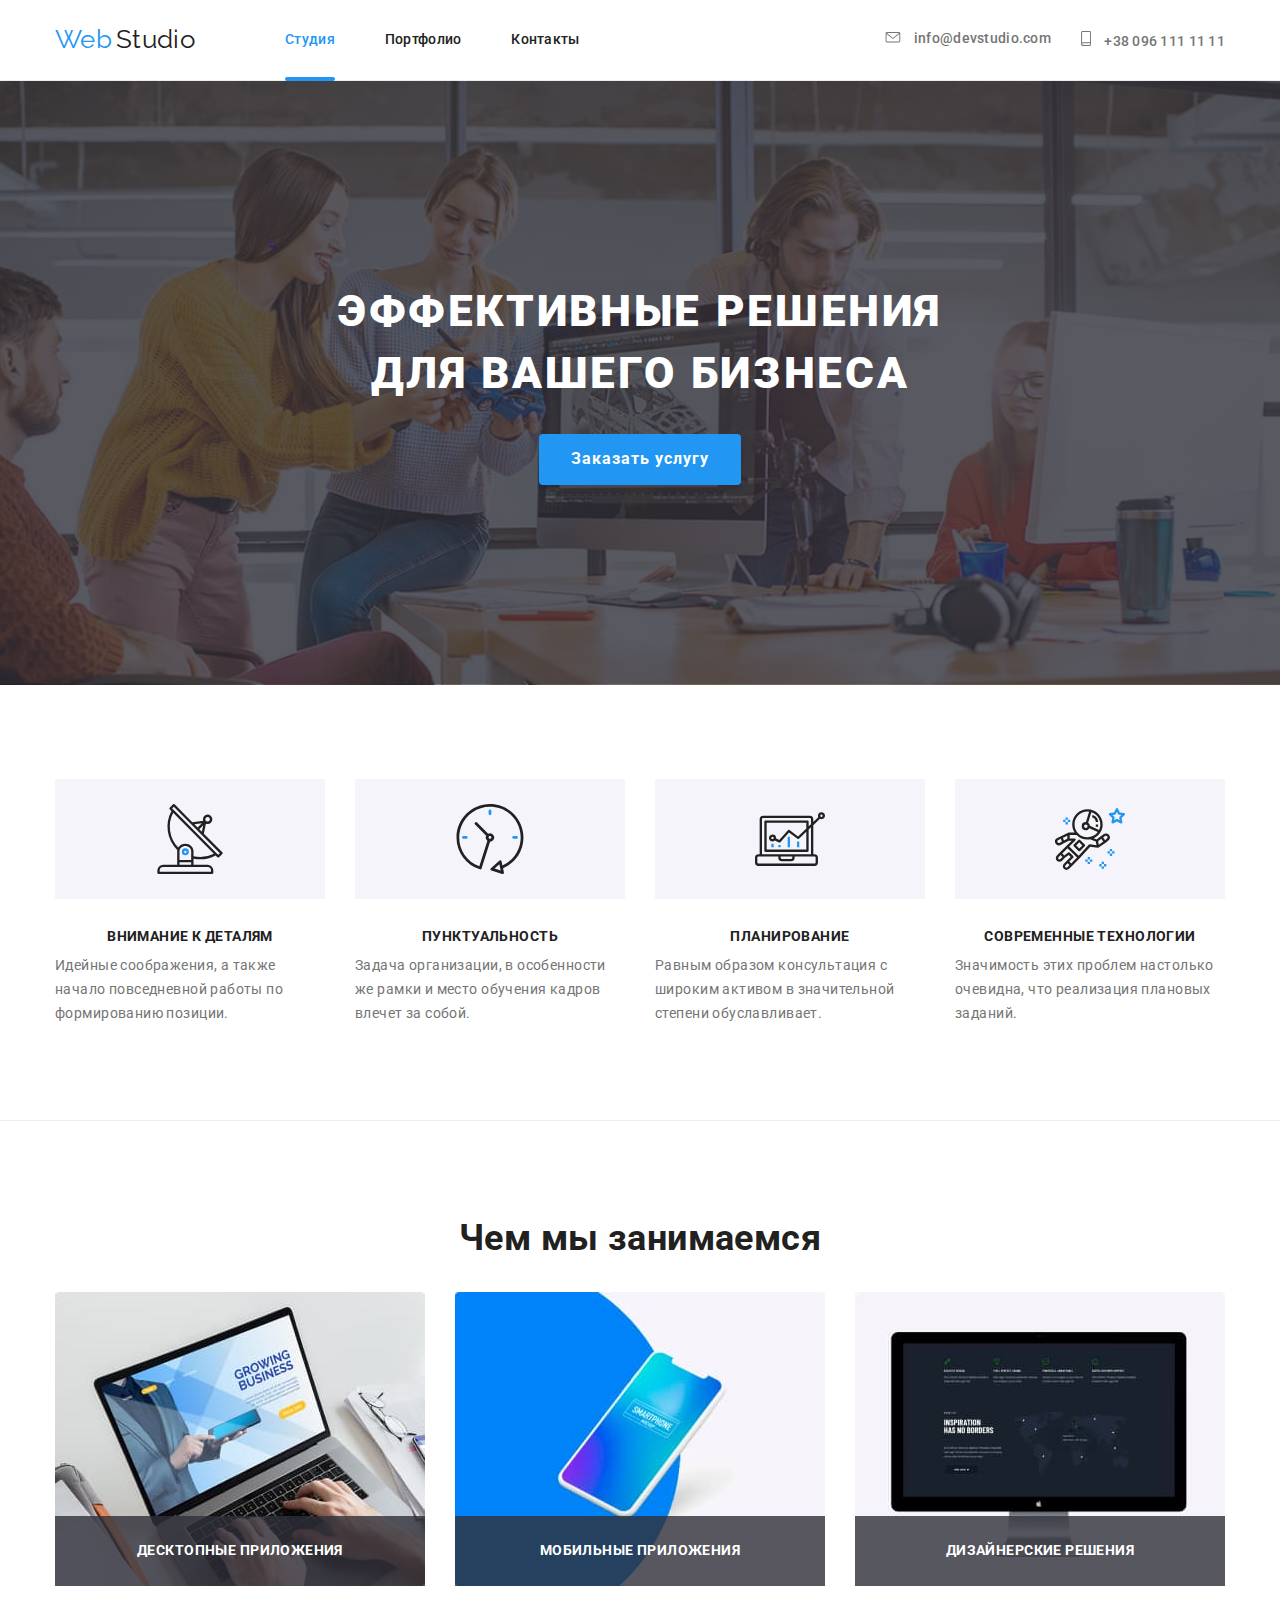
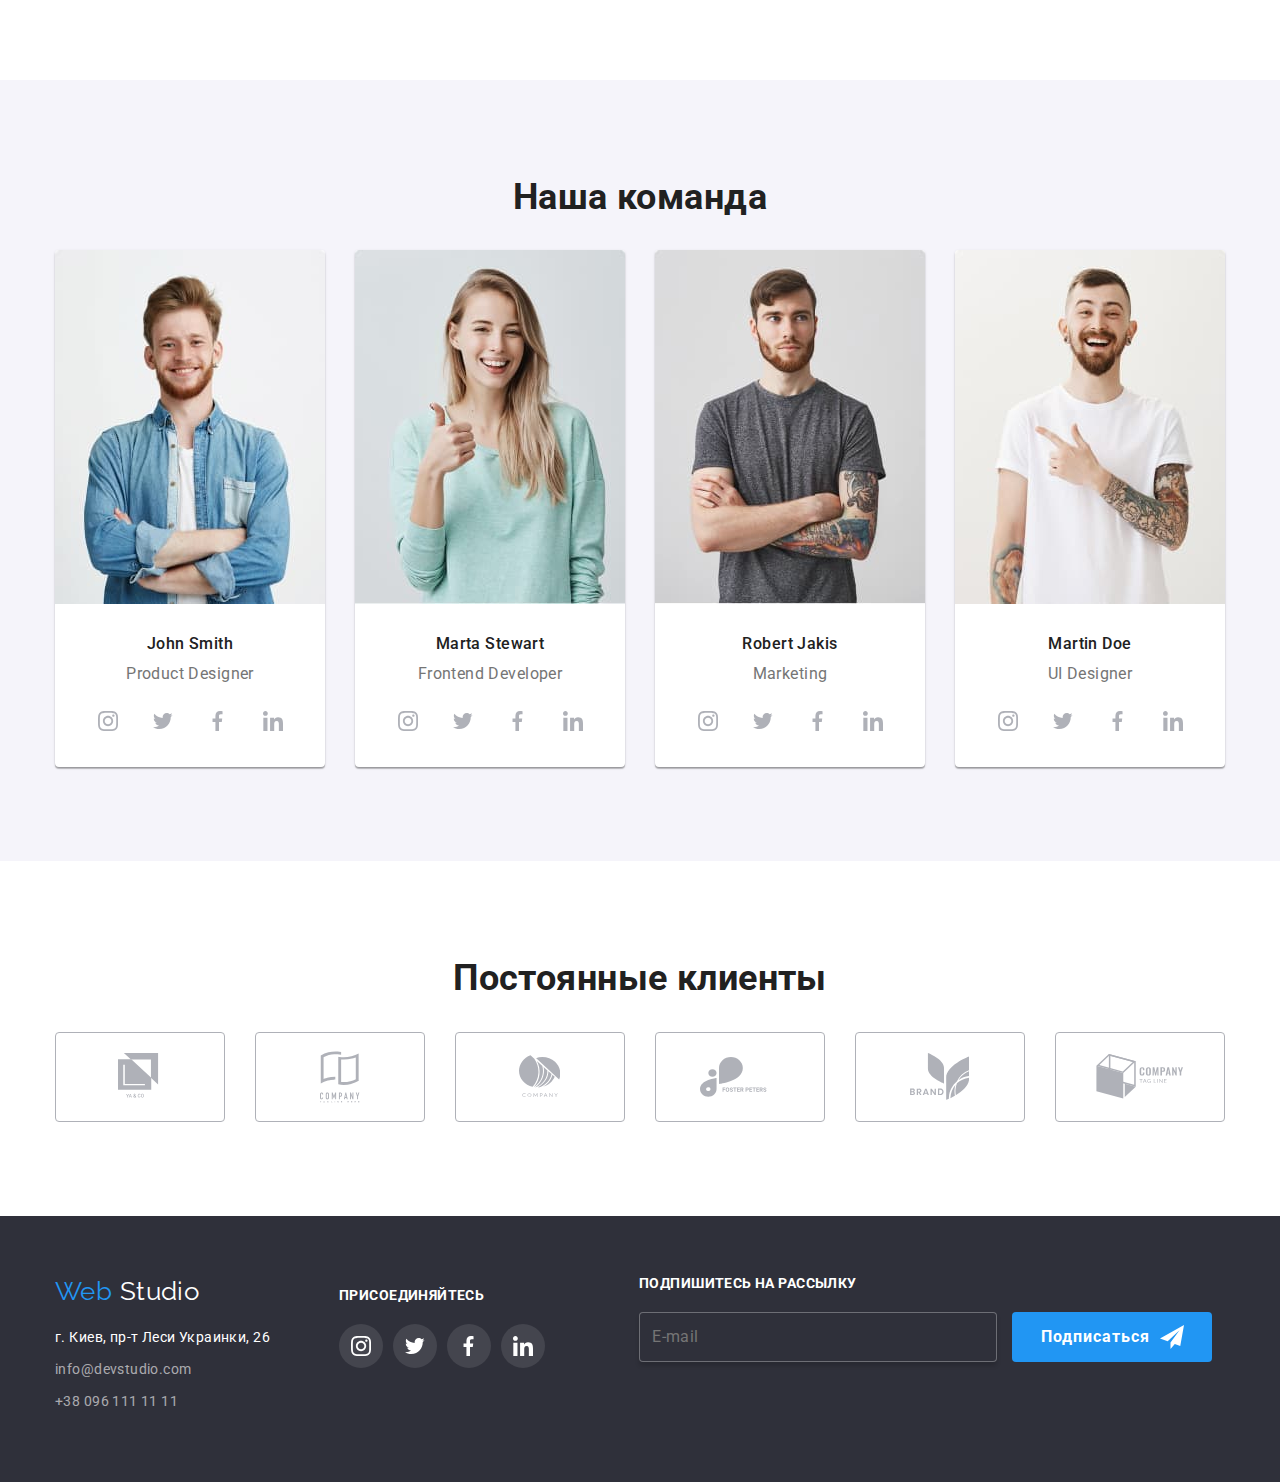
==== commit 3a007382: "додає адаптивні зображення" ====
--- a/index.html
+++ b/index.html
@@ -2,6 +2,7 @@
 <html lang="ru">
   <head>
     <meta charset="UTF-8" />
+    <meta name="description" content="сайт вебстудии" />
     <meta name="viewport" content="width=device-width, initial-scale=1.0" />
     <title>Document</title>
     <link
@@ -98,7 +99,7 @@
         <div data-modal class="backdrop is-hidden">
           <div class="modal">
             <b class="modal-title">Оставьте свои данные, мы вам перезвоним</b>
-            <button data-modal-close class="modal-close-btn">
+            <button data-modal-close class="modal-close-btn" aria-label="close">
               <svg class="close" width="11" height="11">
                 <use href="./img/sprite.svg#icon-close"></use>
               </svg>
@@ -171,7 +172,9 @@
                   </p>
                 </label>
               </div>
-              <button type="submit" class="modal-submit">Отправить</button>
+              <button type="submit" class="modal-submit">
+                Отправить
+              </button>
             </form>
           </div>
         </div>
@@ -233,6 +236,7 @@
           <ul class="activity-list">
             <li>
               <img
+                srcset="./img/desktop-app.jpg 1x, ./img/desktop-app@2x.jpg 2x"
                 src="./img/desktop-app.jpg"
                 alt="Десктопные приложения"
                 width="370"
@@ -243,6 +247,7 @@
             </li>
             <li>
               <img
+                srcset="./img/tell-app.jpg 1x, ./img/tell-app@2x.jpg 2x"
                 src="./img/tell-app.jpg"
                 alt="Мобильные приложения"
                 width="370"
@@ -253,6 +258,10 @@
             </li>
             <li>
               <img
+                srcset="
+                  ./img/design-decision.jpg    1x,
+                  ./img/design-decision@2x.jpg 2x
+                "
                 src="./img/design-decision.jpg"
                 alt="Дизайнерские решения"
                 width="370"
@@ -271,7 +280,31 @@
           <h2 class="section-titles">Наша команда</h2>
           <ul class="team-list">
             <li>
-              <img src="./img/smith.jpg" alt="John Smith photo" width="270" />
+              <picture>
+                <source
+                  srcset="
+                    ./img/team-desk/smith270.jpg    1x,
+                    ./img/team-desk/smith540@2x.jpg 2x
+                  "
+                  media="(min-width: 1200px)"
+                />
+                <source
+                  srcset="
+                    ./img/team-tab/smith354.jpg    1x,
+                    ./img/team-tab/smith708@2x.jpg 2x
+                  "
+                  media="(min-width: 768px)"
+                />
+
+                <img
+                  srcset="
+                    ./img/team-mob/smith450.jpg    1x,
+                    ./img/team-mob/smith900@2x.jpg 2x
+                  "
+                  src="./img/team-mob/smith450.jpg"
+                  alt="John Smith photo"
+                />
+              </picture>
               <p class="team-members">John Smith</p>
               <p class="profession">Product Designer</p>
 
@@ -315,11 +348,32 @@
               </ul>
             </li>
             <li>
-              <img
-                src="./img/stewart.jpg"
-                alt="Marta Stewart photo"
-                width="270"
-              />
+              <picture>
+                <source
+                  srcset="
+                    ./img/team-desk/stewart270.jpg    1x,
+                    ./img/team-desk/stewart540@2x.jpg 2x
+                  "
+                  media="(min-width: 1200px)"
+                />
+                <source
+                  srcset="
+                    ./img/team-tab/stewart354.jpg    1x,
+                    ./img/team-tab/stewart708@2x.jpg 2x
+                  "
+                  media="(min-width: 768px)"
+                />
+
+                <img
+                  srcset="
+                    ./img/team-mob/stewart450.jpg    1x,
+                    ./img/team-mob/stewart900@2x.jpg 2x
+                  "
+                  src="./img/team-mob/stewart450.jpg"
+                  alt="Marta Stewart photo"
+                />
+              </picture>
+
               <p class="team-members">Marta Stewart</p>
               <p class="profession">Frontend Developer</p>
 
@@ -364,7 +418,32 @@
             </li>
 
             <li>
-              <img src="./img/jakis.jpg" alt="Robert Jakis photo" width="270" />
+              <picture>
+                <source
+                  srcset="
+                    ./img/team-desk/jakis270.jpg    1x,
+                    ./img/team-desk/jakis540@2x.jpg 2x
+                  "
+                  media="(min-width: 1200px)"
+                />
+                <source
+                  srcset="
+                    ./img/team-tab/jakis354.jpg    1x,
+                    ./img/team-tab/jakis708@2x.jpg 2x
+                  "
+                  media="(min-width: 768px)"
+                />
+
+                <img
+                  srcset="
+                    ./img/team-mob/jakis450.jpg    1x,
+                    ./img/team-mob/jakis900@2x.jpg 2x
+                  "
+                  src="./img/team-mob/jakis450.jpg"
+                  alt="Robert Jakis photo"
+                />
+              </picture>
+
               <p class="team-members">Robert Jakis</p>
               <p class="profession">Marketing</p>
 
@@ -408,7 +487,32 @@
               </ul>
             </li>
             <li>
-              <img src="./img/doe.jpg" alt="Martin Doe photo" width="270" />
+              <picture>
+                <source
+                  srcset="
+                    ./img/team-desk/doe270.jpg    1x,
+                    ./img/team-desk/doe540@2x.jpg 2x
+                  "
+                  media="(min-width: 1200px)"
+                />
+                <source
+                  srcset="
+                    ./img/team-tab/doe354.jpg    1x,
+                    ./img/team-tab/doe708@2x.jpg 2x
+                  "
+                  media="(min-width: 768px)"
+                />
+
+                <img
+                  srcset="
+                    ./img/team-mob/doe450.jpg    1x,
+                    ./img/team-mob/doe900@2x.jpg 2x
+                  "
+                  src="./img/team-mob/doe450.jpg"
+                  alt="Martin Doe photo"
+                />
+              </picture>
+
               <p class="team-members">Martin Doe</p>
               <p class="profession">UI Designer</p>
 
--- a/css/main.min.css
+++ b/css/main.min.css
@@ -1,2 +1,2 @@
-html{-webkit-box-sizing:border-box;box-sizing:border-box}*,*::before,*::after{-webkit-box-sizing:inherit;box-sizing:inherit}ul{list-style:none;padding:0;margin:0}h1,h2,h3,h4,h5,h6{margin:0}p{margin:0}img{display:block}a{text-decoration:none}.visually-hidden{position:absolute;width:1px;height:1px;margin:-1px;border:0;padding:0;clip:rect(0 0 0 0);overflow:hidden}body{background-color:#fff;color:#757575;font-family:Roboto,sans-serif;letter-spacing:.03em;font-size:14px;line-height:1.7}body.modal-open{overflow:hidden}.advantages,.activity,.team,.clients{padding-bottom:60px;padding-top:60px}@media screen and (min-width: 1200px){.advantages,.activity,.team,.clients{padding-bottom:94px;padding-top:94px}}.container{padding-left:15px;padding-right:15px;margin-left:auto;margin-right:auto}@media screen and (min-width: 480px){.container{width:480px}}@media screen and (min-width: 768px){.container{width:768px}}@media screen and (min-width: 1200px){.container{width:1200px}}@media screen and (min-width: 768px){.header{display:-webkit-box;display:-ms-flexbox;display:flex;-webkit-box-align:center;-ms-flex-align:center;align-items:center}}header{position:relative;border-bottom:1px solid #ececec}header>.container{margin-bottom:0px;padding-top:0px;padding-bottom:0px}@media screen and (max-width: 767px){header>.container{display:-webkit-box;display:-ms-flexbox;display:flex;-webkit-box-pack:justify;-ms-flex-pack:justify;justify-content:space-between}}.section .section-titles{margin-bottom:30px;color:#212121;font-weight:700;font-size:28px;line-height:1.17;text-align:center}@media screen and (min-width: 1200px){.section .section-titles{font-size:36px;line-height:1.3}}.section .activity-title{color:#fff;font-weight:700;font-size:14px;line-height:1.14;text-transform:uppercase;text-align:center}.advantages{border-bottom:1px solid #eee}.advantages .advantage-titles{margin-bottom:10px;color:#212121;font-weight:700;font-size:14px;line-height:1.14;text-transform:uppercase;text-align:center}footer{padding-top:60px;padding-bottom:60px;background-color:#2f303a}.header .logo-link{display:block}@media screen and (max-width: 767px){.header .logo-link{padding:16px 0 16px 0}}.link .links{font-family:Raleway,sans-serif;font-size:26px;line-height:1.2}@media screen and (max-width: 1199px){.link .links{font-size:24px}}.logo-web{color:#2196f3}.logo-studio{color:#212121}.footer-contacts .logo-link{display:block;margin-bottom:20px;font-family:Raleway,sans-serif;font-size:24px;line-height:1.18}@media screen and (min-width: 1200px){.footer-contacts .logo-link{font-size:26px}}.footer-contacts .logo-studio{color:#fff}.main-nav{text-align:center}@media screen and (max-width: 767px){.main-nav{margin-bottom:60px}}@media screen and (min-width: 768px){.main-nav{display:-webkit-box;display:-ms-flexbox;display:flex;-webkit-box-align:center;-ms-flex-align:center;align-items:center}}@media screen and (min-width: 768px) and (max-width: 1199px){.main-nav{margin-right:84px}}@media screen and (min-width: 1200px){.main-nav{margin-right:305px}}.main-nav .link{display:block}.menu-button{display:inline-block;margin:0;padding:0;border:none;background-color:transparent;cursor:pointer;-webkit-transition:fill 250ms cubic-bezier(0.4, 0, 0.2, 1);transition:fill 250ms cubic-bezier(0.4, 0, 0.2, 1)}.menu-button .icon-cross{display:none}.menu-button.is-open .icon-cross{display:block}.menu-button.is-open .icon-burger{display:none}.menu-button:hover,.menu-button:focus{fill:#2196f3}@media screen and (min-width: 768px){.menu-button{display:none}}.menu-container{background-color:#fff}@media screen and (max-width: 767px){.menu-container{display:none;position:absolute;top:100%;left:0;width:100%;padding:60px 140px;-webkit-box-shadow:0px 1px 3px rgba(0,0,0,0.16),0px 2px 4px rgba(0,0,0,0.08),0px 4px 8px rgba(0,0,0,0.04);box-shadow:0px 1px 3px rgba(0,0,0,0.16),0px 2px 4px rgba(0,0,0,0.08),0px 4px 8px rgba(0,0,0,0.04)}.menu-container.is-open{display:block}}@media screen and (min-width: 768px){.menu-container{display:-webkit-box;display:-ms-flexbox;display:flex;-webkit-box-align:center;-ms-flex-align:center;align-items:center;-webkit-box-pack:justify;-ms-flex-pack:justify;justify-content:space-between;margin-left:auto}}.nav{display:inline-block;text-align:center;font-weight:500;font-size:14px;line-height:1.14;letter-spacing:0.02em}@media screen and (min-width: 768px){.nav{display:-webkit-box;display:-ms-flexbox;display:flex}}@media screen and (max-width: 767px){.nav-item:not(:last-child){margin-bottom:32px}}@media screen and (min-width: 768px){.nav-item:not(:last-child){margin-right:50px}}.nav .link{display:inline-block;padding-top:32px;padding-bottom:32px;color:#212121;-webkit-transition:color 250ms cubic-bezier(0.4, 0, 0.2, 1);transition:color 250ms cubic-bezier(0.4, 0, 0.2, 1)}.nav .link:hover,.nav .link:focus{color:#2196f3}@media screen and (max-width: 767px){.nav .link{padding:8px 0}}.nav .current{color:#2196f3;position:relative}.nav .current::after{content:'';display:inline-block;position:absolute;bottom:0;left:0;width:100%;height:4px;background-color:#2196f3;border-radius:2px}.nav .current.main::after{bottom:-1px}.contacts{font-weight:500;font-size:14px;line-height:1.14;letter-spacing:0.02em}@media screen and (max-width: 767px){.contacts{text-align:center}.contacts>li:not(:last-child){margin-bottom:16px}}@media screen and (min-width: 768px) and (max-width: 1199px){.contacts>li:not(:last-child){margin-right:0;margin-bottom:10px}}@media screen and (min-width: 1200px){.contacts>li:not(:last-child){margin-right:30px}}@media screen and (max-width: 1199px){.contacts{font-size:12px}}@media screen and (min-width: 1200px){.contacts{display:-webkit-box;display:-ms-flexbox;display:flex;margin-left:auto}}.contacts .link{color:#757575;-webkit-transition:color 250ms cubic-bezier(0.4, 0, 0.2, 1);transition:color 250ms cubic-bezier(0.4, 0, 0.2, 1)}.contacts .link:hover,.contacts .link:focus{color:#2196f3}.contacts .icon{margin-right:10px;fill:currentColor;-webkit-transition:fill 250ms cubic-bezier(0.4, 0, 0.2, 1);transition:fill 250ms cubic-bezier(0.4, 0, 0.2, 1)}.contacts .icon:hover,.contacts .icon:focus{fill:#2196f3}.hero{min-height:400px;max-width:1600px;margin-left:auto;margin-right:auto;background-color:rgba(47,48,58,0.8);background-image:-webkit-gradient(linear, left top, left bottom, from(rgba(47,48,58,0.8)), to(rgba(47,48,58,0.8))),url(../img/hero-img.jpg);background-image:linear-gradient(rgba(47,48,58,0.8), rgba(47,48,58,0.8)),url(../img/hero-img.jpg);background-position:center;text-align:center}.hero-box{padding:118px 60px}@media screen and (min-width: 1200px){.hero-box{padding:200px 0}}.hero-title{margin-top:0px;margin-bottom:30px;margin-left:auto;margin-right:auto;color:#fff;font-weight:900;font-size:26px;line-height:1.6;letter-spacing:0.06em;text-transform:uppercase}@media screen and (min-width: 1200px){.hero-title{font-size:44px;line-height:1.4}}.hero-button{display:inline-block;border:none;border-radius:4px;padding:10px 32px;min-width:200px;color:#fff;background-color:#2196f3;text-decoration:none;-webkit-box-shadow:0px 4px 4px rgba(0,0,0,0.15);box-shadow:0px 4px 4px rgba(0,0,0,0.15);font-weight:700;font-size:16px;line-height:1.9;letter-spacing:0.06em}.hero-button:focus{outline:none}.backdrop{position:fixed;z-index:1;top:0;left:0;width:100%;height:100%;background-color:rgba(0,0,0,0.2);padding:94px 15px;overflow-y:scroll}.backdrop.is-hidden{opacity:0;pointer-events:none}.modal{position:relative;padding:40px;background-color:#fff;-webkit-box-shadow:0px 2px 1px rgba(0,0,0,0.2),0px 1px 1px rgba(0,0,0,0.14),0px 1px 3px rgba(0,0,0,0.12);box-shadow:0px 2px 1px rgba(0,0,0,0.2),0px 1px 1px rgba(0,0,0,0.14),0px 1px 3px rgba(0,0,0,0.12);border-radius:4px}@media screen and (min-width: 768px){.modal{position:absolute;top:50%;left:50%;-webkit-transform:translate(-50%, -50%);transform:translate(-50%, -50%);max-width:450px;width:100%}}@media screen and (min-width: 1200px){.modal{max-width:528px;width:100%}}.modal-title{display:inline-block;margin-bottom:30px;font-weight:700;font-size:20px;line-height:1.15;text-align:center;color:#212121}.modal-close-btn{position:absolute;top:8px;right:8px;width:30px;height:30px;border-radius:50%;background-position:center;border:none;background:#fff;-webkit-box-shadow:0px 2px 1px rgba(0,0,0,0.2),0px 1px 1px rgba(0,0,0,0.14),0px 1px 3px rgba(0,0,0,0.12);box-shadow:0px 2px 1px rgba(0,0,0,0.2),0px 1px 1px rgba(0,0,0,0.14),0px 1px 3px rgba(0,0,0,0.12);-webkit-transition:fill 250ms cubic-bezier(0.4, 0, 0.2, 1);transition:fill 250ms cubic-bezier(0.4, 0, 0.2, 1)}.modal-close-btn:hover,.modal-close-btn:focus .close{fill:#2196f3;cursor:pointer}.modal-submit{display:inline-block;border:none;border-radius:4px;width:200px;padding:10px 28px 10px 29px;margin:0 auto;font-family:inherit;font-weight:700;font-size:16px;line-height:1.9;letter-spacing:0.06em;color:#fff;background-color:#2196f3}form{width:100%;height:100%}.form-field{position:relative;display:-webkit-box;display:-ms-flexbox;display:flex;-webkit-box-orient:vertical;-webkit-box-direction:normal;-ms-flex-direction:column;flex-direction:column;margin-bottom:28px}.form-field:last-child{margin-bottom:20px}.form-input{display:inline-block;border:none;border-radius:4px;width:100%;padding:12px 44px 12px 42px;border:1px solid rgba(33,33,33,0.2);-webkit-box-sizing:border-box;box-sizing:border-box}.form-input:focus{border:1px solid #2196f3}.input-textarea{padding:12px 44px 12px 16px;max-width:448px;min-height:120px;resize:none;border:1px solid rgba(33,33,33,0.2);outline:none}.fields-label{position:absolute;top:50%;left:42px;-webkit-transform:translateY(-50%);transform:translateY(-50%);font-weight:400;font-size:14px;line-height:1.14;letter-spacing:0.01em;color:#212121;-webkit-transition:all 250ms cubic-bezier(0.4, 0, 0.2, 1);transition:all 250ms cubic-bezier(0.4, 0, 0.2, 1)}.coment{left:16px;top:12px;-webkit-transform:translateY(0);transform:translateY(0)}.form-input:focus+.fields-label,.form-input:not(:placeholder-shown)+.fields-label{color:#2196f3;font-size:12px;-webkit-transform:translate(-39px, -37px);transform:translate(-39px, -37px)}.input-textarea:focus+.fields-label{color:#2196f3;-webkit-transform:translate(-12px, -28px);transform:translate(-12px, -28px)}.form-input:focus ~ .icon-form{fill:#2196f3}.icon-form{position:absolute;top:50%;left:19px;-webkit-transform:translateY(-50%);transform:translateY(-50%);fill:#212121;-webkit-transition:fill 250ms cubic-bezier(0.4, 0, 0.2, 1);transition:fill 250ms cubic-bezier(0.4, 0, 0.2, 1)}.checkbox{-webkit-appearance:none;-moz-appearance:none;appearance:none;position:absolute}@media screen and (min-width: 480px) and (max-width: 768px){.checkbox-field{margin-bottom:20px}}@media screen and (min-width: 1200px){.checkbox-field{margin-bottom:30px}}.checkbox-label{display:-webkit-box;display:-ms-flexbox;display:flex;-webkit-box-align:center;-ms-flex-align:center;align-items:center;-webkit-box-pack:center;-ms-flex-pack:center;justify-content:center}.checkbox-icon{display:inline-block;width:15px;height:15px;margin-right:8px;border:1px solid #212121;border-radius:2px}.checkbox-text{font-weight:normal;font-size:12px;line-height:1.2;letter-spacing:0.03em;color:#757575}.checkbox:checked+.checkbox-icon{background-color:#2196f3;background-image:url(../img/icon-check.svg);background-size:contain;background-origin:border-box;border-color:transparent}.checkbox-link{position:relative;color:#2196f3}.checkbox-link>input{width:100%}.checkbox-link::before{content:'';position:absolute;bottom:1px;display:inline-block;width:100%;height:1px;background-color:#2196f3}@media screen and (min-width: 768px){.advantages-list>li{width:calc((100% - 60px) / 2);margin:15px}}@media screen and (min-width: 1200px){.advantages-list>li{width:calc((100% - 120px) / 4)}}@media screen and (max-width: 767px){.advantages-list>li:not(:last-child){margin-bottom:30px}}@media screen and (min-width: 768px){.advantages-list{display:-webkit-box;display:-ms-flexbox;display:flex;-ms-flex-wrap:wrap;flex-wrap:wrap;margin:-15px}}.advantages-list-item:nth-child(1)::before,.advantages-list-item:nth-child(2)::before,.advantages-list-item:nth-child(3)::before,.advantages-list-item:nth-child(4)::before{content:'';display:block;margin-bottom:30px;height:120px;background-size:70px 70px;background-repeat:no-repeat;background-color:#f5f4fa;background-position:center}.advantages-list-item:nth-child(1)::before{background-image:url(../img/details.svg)}.advantages-list-item:nth-child(2)::before{background-image:url(../img/punctuality.svg)}.advantages-list-item:nth-child(3)::before{background-image:url(../img/planning.svg)}.advantages-list-item:nth-child(4)::before{background-image:url(../img/modern-tech.svg)}@media screen and (max-width: 1199px){.activity{display:none}}.activity-list>li{position:relative;width:calc((100% - 2 * 30px) / 3)}.activity-list>li:not(:last-child){margin-right:30px}.activity-list{display:-webkit-box;display:-ms-flexbox;display:flex}.activity-list .link{display:block;padding-top:27px;padding-bottom:27px;position:absolute;bottom:0;right:0;left:0;background-color:rgba(47,48,58,0.8)}.team{background-color:#f5f4fa}@media screen and (min-width: 768px){.team-list{display:-webkit-box;display:-ms-flexbox;display:flex;-ms-flex-wrap:wrap;flex-wrap:wrap;margin:-15px}}@media screen and (min-width: 1200px){.team-list{-webkit-box-orient:horizontal;-webkit-box-direction:normal;-ms-flex-direction:row;flex-direction:row}}.team-list>li{padding-bottom:24px;border-radius:4px;-webkit-box-shadow:0px 2px 1px rgba(0,0,0,0.2),0px 1px 1px rgba(0,0,0,0.14),0px 1px 3px rgba(0,0,0,0.12);box-shadow:0px 2px 1px rgba(0,0,0,0.2),0px 1px 1px rgba(0,0,0,0.14),0px 1px 3px rgba(0,0,0,0.12);background-color:#fff}@media screen and (min-width: 768px){.team-list>li{width:calc((100% - 60px) / 2);margin:15px}}@media screen and (min-width: 1200px){.team-list>li{width:calc((100% - 120px) / 4)}}@media screen and (max-width: 767px){.team-list>li:not(:last-child){margin-bottom:30px}}.team-list img{margin-bottom:30px;border-radius:4px 4px 0px 0px}.team-members{color:#212121;font-weight:500;font-size:16px;line-height:1.2;margin-bottom:10px;text-align:center}.profession{font-weight:400;font-size:16px;line-height:1.2;margin-bottom:16px;text-align:center}.team-pages{display:-webkit-box;display:-ms-flexbox;display:flex;-webkit-box-pack:center;-ms-flex-pack:center;justify-content:center}.team-pages>li+li{margin-left:11px}.link-socio{display:block;padding:12px;width:44px;height:44px;border-radius:50%;background-color:rgba(255,255,255,0.1);fill:#afb1b8;-webkit-transition-property:background-color, fill;transition-property:background-color, fill;-webkit-transition-duration:250ms;transition-duration:250ms;-webkit-transition-timing-function:cubic-bezier(0.4, 0, 0.2, 1);transition-timing-function:cubic-bezier(0.4, 0, 0.2, 1)}.link-socio:hover,.link-socio:focus{background-color:#2196f3;fill:#fff}.clients-list{display:-webkit-box;display:-ms-flexbox;display:flex;-ms-flex-wrap:wrap;flex-wrap:wrap}@media screen and (max-width: 767px){.clients-list{-webkit-box-pack:justify;-ms-flex-pack:justify;justify-content:space-between}}@media screen and (min-width: 768px){.clients-list{-ms-flex-wrap:wrap;flex-wrap:wrap;margin:-15px}}.clients-list>li{width:calc((100% - 30px) / 2)}@media screen and (min-width: 768px){.clients-list>li{width:calc((100% - 90px) / 3);margin:15px}}@media screen and (min-width: 1200px){.clients-list>li{width:calc((100% - 180px) / 6)}}@media screen and (max-width: 767px){.clients-list>li{margin-bottom:30px}}@media screen and (max-width: 767px){.clients-list>li:nth-last-child(-n+2){margin-bottom:0}}.link-client{display:-webkit-box;display:-ms-flexbox;display:flex;-webkit-box-align:center;-ms-flex-align:center;align-items:center;-webkit-box-pack:center;-ms-flex-pack:center;justify-content:center;height:90px;fill:#afb1b8;border:1px solid #afb1b8;border-radius:4px;-webkit-transition-property:border, fill;transition-property:border, fill;-webkit-transition-duration:250ms;transition-duration:250ms;-webkit-transition-timing-function:cubic-bezier(0.4, 0, 0.2, 1);transition-timing-function:cubic-bezier(0.4, 0, 0.2, 1)}.link-client:hover,.link-client:focus{border:1px solid #2196f3;fill:#2196f3}@media screen and (min-width: 1200px){.container-footer{display:-webkit-box;display:-ms-flexbox;display:flex}}@media screen and (min-width: 768px){.footer-box{display:-webkit-box;display:-ms-flexbox;display:flex;-webkit-box-align:baseline;-ms-flex-align:baseline;align-items:baseline}}@media screen and (min-width: 768px) and (max-width: 1199px){.footer-box{-webkit-box-pack:justify;-ms-flex-pack:justify;justify-content:space-between;padding:0 76px 0 89px}}.footer-contacts{margin-bottom:60px}@media screen and (max-width: 1199px){.footer-contacts{text-align:center}}@media screen and (min-width: 1200px){.footer-contacts{margin:0px 69px 0px 0px}}.footer-contacts>ul>li{margin-bottom:8px}.footer-contacts .link{color:rgba(255,255,255,0.6);font-weight:400}.link-item .link{color:#fff}.join-networks{display:-webkit-box;display:-ms-flexbox;display:flex;-webkit-box-pack:center;-ms-flex-pack:center;justify-content:center}.join-networks>li+li{margin-left:10px}.join-networks .icon{fill:#fff}@media screen and (max-width: 767px){.join{margin-bottom:60px}}@media screen and (min-width: 1200px){.join{margin-right:94px}}@media screen and (max-width: 1199px){.join{text-align:center}}.join-header{display:block;margin-bottom:20px;color:#fff;font-weight:700;font-size:14px;line-height:1.14;text-transform:uppercase}@media screen and (max-width: 1199px){.join-form{text-align:center}}.submit{display:-webkit-inline-box;display:-ms-inline-flexbox;display:inline-flex;border:none;border-radius:4px;height:50px;padding:10px 28px 10px 29px;-webkit-box-align:center;-ms-flex-align:center;align-items:center;font-family:inherit;font-weight:700;font-size:16px;line-height:1.9;letter-spacing:0.06em;color:#fff;background-color:#2196f3}.submit::after{content:'';margin-left:10px;width:24px;height:24px;background-image:url(../img/send.svg)}.mail-field{margin-bottom:20px;-webkit-box-sizing:border-box;box-sizing:border-box;margin-right:12px;padding:18px 12px;font-size:16px;line-height:1.9;letter-spacing:0.03em;min-width:358px;height:50px;background-color:#2f303a;border:1px solid rgba(255,255,255,0.3);-webkit-box-shadow:0px 4px 4px rgba(0,0,0,0.15);box-shadow:0px 4px 4px rgba(0,0,0,0.15);border-radius:4px;color:rgba(255,255,255,0.3)}@media screen and (min-width: 768px) and (max-width: 1199px){.mail-field{margin:0 50px 20px 50px;min-width:450px}}.filter button{display:inline-block;border:none;border-radius:4px;padding:6px 22px;color:#212121;background-color:#f5f4fa;font-family:inherit;font-weight:500;font-size:16px;line-height:1.6;letter-spacing:inherit;cursor:pointer;-webkit-transition-property:color, background-color, -webkit-box-shadow;transition-property:color, background-color, -webkit-box-shadow;transition-property:color, background-color, box-shadow;transition-property:color, background-color, box-shadow, -webkit-box-shadow;-webkit-transition-duration:250ms;transition-duration:250ms;-webkit-transition-timing-function:cubic-bezier(0.4, 0, 0.2, 1);transition-timing-function:cubic-bezier(0.4, 0, 0.2, 1)}.filter button:hover,.filter button:focus{color:#fff;background-color:#2196f3;-webkit-box-shadow:0px 2px 2px rgba(0,0,0,0.12),0px 1px 2px rgba(0,0,0,0.08),0px 3px 1px rgba(0,0,0,0.1);box-shadow:0px 2px 2px rgba(0,0,0,0.12),0px 1px 2px rgba(0,0,0,0.08),0px 3px 1px rgba(0,0,0,0.1)}.filter{display:-webkit-box;display:-ms-flexbox;display:flex;-ms-flex-wrap:wrap;flex-wrap:wrap;margin-bottom:40px}@media screen and (min-width: 768px) and (max-width: 1199px){.filter{margin-bottom:30px}}@media screen and (min-width: 768px){.filter{-webkit-box-pack:center;-ms-flex-pack:center;justify-content:center}}@media screen and (min-width: 1200px){.filter{margin-bottom:50px}}.filter-item+li{margin-left:8px}@media screen and (min-width: 480px) and (max-width: 767px){.filter-item:nth-child(4){margin-left:0}}@media screen and (max-width: 481px){.filter-item{margin-bottom:15px}}.filter-item:nth-last-child(-n+2){margin-bottom:0}.portfolio{padding-top:40px;padding-bottom:60px}@media screen and (min-width: 1200px){.portfolio{padding:94px 0 94px 0}}.card-content{padding:20px 24px;height:110px;border:1px solid #eee;border-bottom-right-radius:5px;border-bottom-left-radius:5px}@media screen and (min-width: 768px){.example{display:-webkit-box;display:-ms-flexbox;display:flex;-ms-flex-wrap:wrap;flex-wrap:wrap}}@media screen and (min-width: 768px) and (max-width: 1199px){.example{margin:-15px}}.example .example-title{color:#212121;font-weight:700;font-size:18px;line-height:2;letter-spacing:0.06em}.example .paragraf{color:#757575;font-weight:400;font-size:16px;line-height:1.9}.example .example-items{height:404px;border-radius:5px 5px 0px 0px;overflow:hidden;-webkit-transition-property:opasity, -webkit-box-shadow, -webkit-transform;transition-property:opasity, -webkit-box-shadow, -webkit-transform;transition-property:box-shadow, opasity, transform;transition-property:box-shadow, opasity, transform, -webkit-box-shadow, -webkit-transform;-webkit-transition-duration:250ms;transition-duration:250ms;-webkit-transition-timing-function:cubic-bezier(0.4, 0, 0.2, 1);transition-timing-function:cubic-bezier(0.4, 0, 0.2, 1)}@media screen and (max-width: 767px){.example .example-items{margin-bottom:30px}}@media screen and (min-width: 768px){.example .example-items{width:calc((100% - 60px) / 2)}}@media screen and (min-width: 768px) and (max-width: 1199px){.example .example-items{margin:15px}}@media screen and (min-width: 1200px){.example .example-items{width:calc((100% - 2 * 30px) / 3);margin-right:30px}}@media screen and (min-width: 1200px){.example .example-items:nth-child(3n){margin-right:0px}}@media screen and (min-width: 1200px){.example .example-items:nth-last-child(-n+3){margin-bottom:0px}}.img-box{position:relative;overflow:hidden}.img-box .example-overlay{position:absolute;top:0;width:100%;height:100%;background-color:rgba(33,150,243,0.9);-webkit-transform:translateY(100%);transform:translateY(100%);opacity:0;-webkit-transition:opacity 250ms cubic-bezier(0.4, 0, 0.2, 1),-webkit-transform 250ms cubic-bezier(0.4, 0, 0.2, 1);transition:opacity 250ms cubic-bezier(0.4, 0, 0.2, 1),-webkit-transform 250ms cubic-bezier(0.4, 0, 0.2, 1);transition:transform 250ms cubic-bezier(0.4, 0, 0.2, 1),opacity 250ms cubic-bezier(0.4, 0, 0.2, 1);transition:transform 250ms cubic-bezier(0.4, 0, 0.2, 1),opacity 250ms cubic-bezier(0.4, 0, 0.2, 1),-webkit-transform 250ms cubic-bezier(0.4, 0, 0.2, 1)}.example-text{position:absolute;top:0;height:100%;padding:63px 24px;color:#fff;font-weight:400;font-size:18px;line-height:1.55;opacity:0;-webkit-transition-property:tramsform, opasity;transition-property:tramsform, opasity;-webkit-transition-duration:250ms;transition-duration:250ms;-webkit-transition-timing-function:cubic-bezier(0.4, 0, 0.2, 1);transition-timing-function:cubic-bezier(0.4, 0, 0.2, 1)}.example-items:hover,.example-items:focus,.example-items .link:hover,.example-items .link:focus,.example-items:hover .example-text,.example-items:focus .example-text,.example-items:hover .example-overlay,.example-items:focus .example-overlay{-webkit-box-shadow:1px 4px 6px rgba(0,0,0,0.16),0px 4px 4px rgba(0,0,0,0.06),0px 1px 1px rgba(0,0,0,0.12);box-shadow:1px 4px 6px rgba(0,0,0,0.16),0px 4px 4px rgba(0,0,0,0.06),0px 1px 1px rgba(0,0,0,0.12);-webkit-transform:translateY(0);transform:translateY(0);opacity:1}
+html{-webkit-box-sizing:border-box;box-sizing:border-box}*,*::before,*::after{-webkit-box-sizing:inherit;box-sizing:inherit}ul{list-style:none;padding:0;margin:0}h1,h2,h3,h4,h5,h6{margin:0}p{margin:0}img{display:block;max-width:100%;height:auto}a{text-decoration:none}.visually-hidden{position:absolute;width:1px;height:1px;margin:-1px;border:0;padding:0;clip:rect(0 0 0 0);overflow:hidden}body{background-color:#fff;color:#757575;font-family:Roboto,sans-serif;letter-spacing:.03em;font-size:14px;line-height:1.7}body.modal-open{overflow:hidden}.advantages,.activity,.team,.clients{padding-bottom:60px;padding-top:60px}@media screen and (min-width: 1200px){.advantages,.activity,.team,.clients{padding-bottom:94px;padding-top:94px}}.container{padding-left:15px;padding-right:15px;margin-left:auto;margin-right:auto}@media screen and (min-width: 480px){.container{width:480px}}@media screen and (min-width: 768px){.container{width:768px}}@media screen and (min-width: 1200px){.container{width:1200px}}@media screen and (min-width: 768px){.header{display:-webkit-box;display:-ms-flexbox;display:flex;-webkit-box-align:center;-ms-flex-align:center;align-items:center}}header{position:relative;border-bottom:1px solid #ececec}header>.container{margin-bottom:0px;padding-top:0px;padding-bottom:0px}@media screen and (max-width: 767px){header>.container{display:-webkit-box;display:-ms-flexbox;display:flex;-webkit-box-pack:justify;-ms-flex-pack:justify;justify-content:space-between}}.section .section-titles{margin-bottom:30px;color:#212121;font-weight:700;font-size:28px;line-height:1.17;text-align:center}@media screen and (min-width: 1200px){.section .section-titles{font-size:36px;line-height:1.3}}.section .activity-title{color:#fff;font-weight:700;font-size:14px;line-height:1.14;text-transform:uppercase;text-align:center}.advantages{border-bottom:1px solid #eee}.advantages .advantage-titles{margin-bottom:10px;color:#212121;font-weight:700;font-size:14px;line-height:1.14;text-transform:uppercase;text-align:center}footer{padding-top:60px;padding-bottom:60px;background-color:#2f303a}.header .logo-link{display:block}@media screen and (max-width: 767px){.header .logo-link{padding:16px 0 16px 0}}.link .links{font-family:Raleway,sans-serif;font-size:26px;line-height:1.2}@media screen and (max-width: 1199px){.link .links{font-size:24px}}.logo-web{color:#2196f3}.logo-studio{color:#212121}.footer-contacts .logo-link{display:block;margin-bottom:20px;font-family:Raleway,sans-serif;font-size:24px;line-height:1.18}@media screen and (min-width: 1200px){.footer-contacts .logo-link{font-size:26px}}.footer-contacts .logo-studio{color:#fff}.main-nav{text-align:center}@media screen and (max-width: 767px){.main-nav{margin-bottom:60px}}@media screen and (min-width: 768px){.main-nav{display:-webkit-box;display:-ms-flexbox;display:flex;-webkit-box-align:center;-ms-flex-align:center;align-items:center}}@media screen and (min-width: 768px) and (max-width: 1199px){.main-nav{margin-right:84px}}@media screen and (min-width: 1200px){.main-nav{margin-right:305px}}.main-nav .link{display:block}.menu-button{display:inline-block;margin:0;padding:0;border:none;background-color:transparent;cursor:pointer;-webkit-transition:fill 250ms cubic-bezier(0.4, 0, 0.2, 1);transition:fill 250ms cubic-bezier(0.4, 0, 0.2, 1)}.menu-button .icon-cross{display:none}.menu-button.is-open .icon-cross{display:block}.menu-button.is-open .icon-burger{display:none}.menu-button:hover,.menu-button:focus{fill:#2196f3}@media screen and (min-width: 768px){.menu-button{display:none}}.menu-container{background-color:#fff}@media screen and (max-width: 767px){.menu-container{display:none;position:absolute;top:100%;left:0;width:100%;padding:60px 140px;-webkit-box-shadow:0px 1px 3px rgba(0,0,0,0.16),0px 2px 4px rgba(0,0,0,0.08),0px 4px 8px rgba(0,0,0,0.04);box-shadow:0px 1px 3px rgba(0,0,0,0.16),0px 2px 4px rgba(0,0,0,0.08),0px 4px 8px rgba(0,0,0,0.04)}.menu-container.is-open{display:block}}@media screen and (min-width: 768px){.menu-container{display:-webkit-box;display:-ms-flexbox;display:flex;-webkit-box-align:center;-ms-flex-align:center;align-items:center;-webkit-box-pack:justify;-ms-flex-pack:justify;justify-content:space-between;margin-left:auto}}.nav{display:inline-block;text-align:center;font-weight:500;font-size:14px;line-height:1.14;letter-spacing:0.02em}@media screen and (min-width: 768px){.nav{display:-webkit-box;display:-ms-flexbox;display:flex}}@media screen and (max-width: 767px){.nav-item:not(:last-child){margin-bottom:32px}}@media screen and (min-width: 768px){.nav-item:not(:last-child){margin-right:50px}}.nav .link{display:inline-block;padding-top:32px;padding-bottom:32px;color:#212121;-webkit-transition:color 250ms cubic-bezier(0.4, 0, 0.2, 1);transition:color 250ms cubic-bezier(0.4, 0, 0.2, 1)}.nav .link:hover,.nav .link:focus{color:#2196f3}@media screen and (max-width: 767px){.nav .link{padding:8px 0}}.nav .current{color:#2196f3;position:relative}.nav .current::after{content:'';display:inline-block;position:absolute;bottom:0;left:0;width:100%;height:4px;background-color:#2196f3;border-radius:2px}.nav .current.main::after{bottom:-1px}.contacts{font-weight:500;font-size:14px;line-height:1.14;letter-spacing:0.02em}@media screen and (max-width: 767px){.contacts{text-align:center}.contacts>li:not(:last-child){margin-bottom:16px}}@media screen and (min-width: 768px) and (max-width: 1199px){.contacts>li:not(:last-child){margin-right:0;margin-bottom:10px}}@media screen and (min-width: 1200px){.contacts>li:not(:last-child){margin-right:30px}}@media screen and (max-width: 1199px){.contacts{font-size:12px}}@media screen and (min-width: 1200px){.contacts{display:-webkit-box;display:-ms-flexbox;display:flex;margin-left:auto}}.contacts .link{color:#757575;-webkit-transition:color 250ms cubic-bezier(0.4, 0, 0.2, 1);transition:color 250ms cubic-bezier(0.4, 0, 0.2, 1)}.contacts .link:hover,.contacts .link:focus{color:#2196f3}.contacts .icon{margin-right:10px;fill:currentColor;-webkit-transition:fill 250ms cubic-bezier(0.4, 0, 0.2, 1);transition:fill 250ms cubic-bezier(0.4, 0, 0.2, 1)}.contacts .icon:hover,.contacts .icon:focus{fill:#2196f3}.hero{margin-left:auto;margin-right:auto;background-color:rgba(47,48,58,0.8);background-image:-webkit-gradient(linear, left top, left bottom, from(rgba(47,48,58,0.8)), to(rgba(47,48,58,0.8))),url(../img/hero/hero-mob.jpg);background-image:linear-gradient(rgba(47,48,58,0.8), rgba(47,48,58,0.8)),url(../img/hero/hero-mob.jpg);background-position:center;background-size:cover;text-align:center}.hero-box{padding:118px 60px}@media screen and (min-width: 1200px){.hero-box{padding:200px 0}}.hero-title{margin-top:0px;margin-bottom:30px;margin-left:auto;margin-right:auto;color:#fff;font-weight:900;font-size:26px;line-height:1.6;letter-spacing:0.06em;text-transform:uppercase}@media screen and (min-width: 1200px){.hero-title{font-size:44px;line-height:1.4}}@media screen and (min-device-pixel-ratio: 2), screen and (-webkit-min-device-pixel-ratio: 2), screen and (min-resolution: 192dpi), screen and (min-resolution: 2dppx){.hero{background-image:-webkit-gradient(linear, left top, left bottom, from(rgba(47,48,58,0.8)), to(rgba(47,48,58,0.8))),url(../img/hero/hero-mob@2x.jpg);background-image:linear-gradient(rgba(47,48,58,0.8), rgba(47,48,58,0.8)),url(../img/hero/hero-mob@2x.jpg)}}@media screen and (min-width: 481px){.hero{background-image:-webkit-gradient(linear, left top, left bottom, from(rgba(47,48,58,0.8)), to(rgba(47,48,58,0.8))),url(../img/hero/hero-tab.jpg);background-image:linear-gradient(rgba(47,48,58,0.8), rgba(47,48,58,0.8)),url(../img/hero/hero-tab.jpg)}}@media screen and (min-width: 481px) and (min-device-pixel-ratio: 2), screen and (min-width: 481px) and (-webkit-min-device-pixel-ratio: 2), screen and (min-width: 481px) and (min-resolution: 192dpi), screen and (min-width: 481px) and (min-resolution: 2dppx){.hero{background-image:-webkit-gradient(linear, left top, left bottom, from(rgba(47,48,58,0.8)), to(rgba(47,48,58,0.8))),url(../img/hero/hero-tab@2x.jpg);background-image:linear-gradient(rgba(47,48,58,0.8), rgba(47,48,58,0.8)),url(../img/hero/hero-tab@2x.jpg)}}@media screen and (min-width: 769px){.hero{background-image:-webkit-gradient(linear, left top, left bottom, from(rgba(47,48,58,0.8)), to(rgba(47,48,58,0.8))),url(../img/hero/hero-desk.jpg);background-image:linear-gradient(rgba(47,48,58,0.8), rgba(47,48,58,0.8)),url(../img/hero/hero-desk.jpg)}}@media screen and (min-width: 769px) and (min-device-pixel-ratio: 2), screen and (min-width: 769px) and (-webkit-min-device-pixel-ratio: 2), screen and (min-width: 769px) and (min-resolution: 192dpi), screen and (min-width: 769px) and (min-resolution: 2dppx){.hero{background-image:-webkit-gradient(linear, left top, left bottom, from(rgba(47,48,58,0.8)), to(rgba(47,48,58,0.8))),url(../img/hero/hero-desk@2x.jpg);background-image:linear-gradient(rgba(47,48,58,0.8), rgba(47,48,58,0.8)),url(../img/hero/hero-desk@2x.jpg)}}.hero-button{display:inline-block;border:none;border-radius:4px;padding:10px 32px;min-width:200px;color:#fff;background-color:#2196f3;text-decoration:none;-webkit-box-shadow:0px 4px 4px rgba(0,0,0,0.15);box-shadow:0px 4px 4px rgba(0,0,0,0.15);font-weight:700;font-size:16px;line-height:1.9;letter-spacing:0.06em}.hero-button:focus{outline:none}.backdrop{position:fixed;z-index:1;top:0;left:0;width:100%;height:100%;background-color:rgba(0,0,0,0.2);padding:94px 15px;overflow-y:scroll}.backdrop.is-hidden{opacity:0;pointer-events:none}.modal{position:relative;padding:40px;background-color:#fff;-webkit-box-shadow:0px 2px 1px rgba(0,0,0,0.2),0px 1px 1px rgba(0,0,0,0.14),0px 1px 3px rgba(0,0,0,0.12);box-shadow:0px 2px 1px rgba(0,0,0,0.2),0px 1px 1px rgba(0,0,0,0.14),0px 1px 3px rgba(0,0,0,0.12);border-radius:4px}@media screen and (min-width: 768px){.modal{position:absolute;top:50%;left:50%;-webkit-transform:translate(-50%, -50%);transform:translate(-50%, -50%);max-width:450px;width:100%}}@media screen and (min-width: 1200px){.modal{max-width:528px;width:100%}}.modal-title{display:inline-block;margin-bottom:30px;font-weight:700;font-size:20px;line-height:1.5;text-align:center;color:#212121}@media screen and (min-width: 1200px){.modal-title{line-height:1.15}}.modal-close-btn{position:absolute;top:8px;right:8px;width:30px;height:30px;border-radius:50%;background-position:center;border:none;background:#fff;-webkit-box-shadow:0px 2px 1px rgba(0,0,0,0.2),0px 1px 1px rgba(0,0,0,0.14),0px 1px 3px rgba(0,0,0,0.12);box-shadow:0px 2px 1px rgba(0,0,0,0.2),0px 1px 1px rgba(0,0,0,0.14),0px 1px 3px rgba(0,0,0,0.12);-webkit-transition:fill 250ms cubic-bezier(0.4, 0, 0.2, 1);transition:fill 250ms cubic-bezier(0.4, 0, 0.2, 1)}.modal-close-btn:hover,.modal-close-btn:focus .close{fill:#2196f3;cursor:pointer}.modal-submit{display:inline-block;border:none;border-radius:4px;width:200px;padding:10px 28px 10px 29px;margin:0 auto;font-family:inherit;font-weight:700;font-size:16px;line-height:1.9;letter-spacing:0.06em;color:#fff;background-color:#2196f3}form{width:100%;height:100%}.form-field{position:relative;display:-webkit-box;display:-ms-flexbox;display:flex;-webkit-box-orient:vertical;-webkit-box-direction:normal;-ms-flex-direction:column;flex-direction:column;margin-bottom:28px}.form-field:last-child{margin-bottom:20px}.form-input{display:inline-block;border:none;border-radius:4px;width:100%;padding:12px 44px 12px 42px;border:1px solid rgba(33,33,33,0.2);-webkit-box-sizing:border-box;box-sizing:border-box}.form-input:focus{border:1px solid #2196f3}.input-textarea{padding:12px 44px 12px 16px;max-width:448px;min-height:120px;resize:none;border:1px solid rgba(33,33,33,0.2);outline:none}.fields-label{position:absolute;top:50%;left:42px;-webkit-transform:translateY(-50%);transform:translateY(-50%);font-weight:400;font-size:14px;line-height:1.14;letter-spacing:0.01em;color:#212121;-webkit-transition:all 250ms cubic-bezier(0.4, 0, 0.2, 1);transition:all 250ms cubic-bezier(0.4, 0, 0.2, 1)}.coment{left:16px;top:12px;-webkit-transform:translateY(0);transform:translateY(0)}.form-input:focus+.fields-label,.form-input:not(:placeholder-shown)+.fields-label{color:#2196f3;font-size:12px;-webkit-transform:translate(-39px, -37px);transform:translate(-39px, -37px)}.input-textarea:focus+.fields-label{color:#2196f3;-webkit-transform:translate(-12px, -28px);transform:translate(-12px, -28px)}.form-input:focus ~ .icon-form{fill:#2196f3}.icon-form{position:absolute;top:50%;left:19px;-webkit-transform:translateY(-50%);transform:translateY(-50%);fill:#212121;-webkit-transition:fill 250ms cubic-bezier(0.4, 0, 0.2, 1);transition:fill 250ms cubic-bezier(0.4, 0, 0.2, 1)}.checkbox{-webkit-appearance:none;-moz-appearance:none;appearance:none;position:absolute}@media screen and (min-width: 480px) and (max-width: 768px){.checkbox-field{margin-bottom:20px}}@media screen and (min-width: 1200px){.checkbox-field{margin-bottom:30px}}.checkbox-label{display:-webkit-box;display:-ms-flexbox;display:flex;-webkit-box-align:center;-ms-flex-align:center;align-items:center;-webkit-box-pack:center;-ms-flex-pack:center;justify-content:center}.checkbox-icon{display:inline-block;width:15px;height:15px;margin-right:8px;border:1px solid #212121;border-radius:2px}.checkbox-text{font-weight:normal;font-size:12px;line-height:1.2;letter-spacing:0.03em;color:#757575}@media screen and (min-width: 1200px){.checkbox-text{font-size:14px;line-height:1.7}}.checkbox:checked+.checkbox-icon{background-color:#2196f3;background-image:url(../img/icon-check.svg);background-size:contain;background-origin:border-box;border-color:transparent}.checkbox-link{position:relative;color:#2196f3}.checkbox-link>input{width:100%}.checkbox-link::before{content:'';position:absolute;bottom:1px;display:inline-block;width:100%;height:1px;background-color:#2196f3}@media screen and (min-width: 768px){.advantages-list>li{width:calc((100% - 60px) / 2);margin:15px}}@media screen and (min-width: 1200px){.advantages-list>li{width:calc((100% - 120px) / 4)}}@media screen and (max-width: 767px){.advantages-list>li:not(:last-child){margin-bottom:30px}}@media screen and (min-width: 768px){.advantages-list{display:-webkit-box;display:-ms-flexbox;display:flex;-ms-flex-wrap:wrap;flex-wrap:wrap;margin:-15px}}.advantages-list-item:nth-child(1)::before,.advantages-list-item:nth-child(2)::before,.advantages-list-item:nth-child(3)::before,.advantages-list-item:nth-child(4)::before{content:'';display:block;margin-bottom:30px;height:120px;background-size:70px 70px;background-repeat:no-repeat;background-color:#f5f4fa;background-position:center}.advantages-list-item:nth-child(1)::before{background-image:url(../img/details.svg)}.advantages-list-item:nth-child(2)::before{background-image:url(../img/punctuality.svg)}.advantages-list-item:nth-child(3)::before{background-image:url(../img/planning.svg)}.advantages-list-item:nth-child(4)::before{background-image:url(../img/modern-tech.svg)}@media screen and (max-width: 1199px){.activity{display:none}}.activity-list>li{position:relative;width:calc((100% - 2 * 30px) / 3)}.activity-list>li:not(:last-child){margin-right:30px}.activity-list{display:-webkit-box;display:-ms-flexbox;display:flex}.activity-list .link{display:block;padding-top:27px;padding-bottom:27px;position:absolute;bottom:0;right:0;left:0;background-color:rgba(47,48,58,0.8)}.team{background-color:#f5f4fa}@media screen and (min-width: 768px){.team-list{display:-webkit-box;display:-ms-flexbox;display:flex;-ms-flex-wrap:wrap;flex-wrap:wrap;margin:-15px}}@media screen and (min-width: 1200px){.team-list{-webkit-box-orient:horizontal;-webkit-box-direction:normal;-ms-flex-direction:row;flex-direction:row}}.team-list>li{padding-bottom:24px;border-radius:4px;-webkit-box-shadow:0px 2px 1px rgba(0,0,0,0.2),0px 1px 1px rgba(0,0,0,0.14),0px 1px 3px rgba(0,0,0,0.12);box-shadow:0px 2px 1px rgba(0,0,0,0.2),0px 1px 1px rgba(0,0,0,0.14),0px 1px 3px rgba(0,0,0,0.12);background-color:#fff}@media screen and (min-width: 768px){.team-list>li{width:calc((100% - 60px) / 2);margin:15px}}@media screen and (min-width: 1200px){.team-list>li{width:calc((100% - 120px) / 4)}}@media screen and (max-width: 767px){.team-list>li:not(:last-child){margin-bottom:30px}}.team-list img{margin-bottom:30px;border-radius:4px 4px 0px 0px}.team-members{color:#212121;font-weight:500;font-size:16px;line-height:1.2;margin-bottom:10px;text-align:center}.profession{font-weight:400;font-size:16px;line-height:1.2;margin-bottom:16px;text-align:center}.team-pages{display:-webkit-box;display:-ms-flexbox;display:flex;-webkit-box-pack:center;-ms-flex-pack:center;justify-content:center}.team-pages>li+li{margin-left:11px}.link-socio{display:block;padding:12px;width:44px;height:44px;border-radius:50%;background-color:rgba(255,255,255,0.1);fill:#afb1b8;-webkit-transition-property:background-color, fill;transition-property:background-color, fill;-webkit-transition-duration:250ms;transition-duration:250ms;-webkit-transition-timing-function:cubic-bezier(0.4, 0, 0.2, 1);transition-timing-function:cubic-bezier(0.4, 0, 0.2, 1)}.link-socio:hover,.link-socio:focus{background-color:#2196f3;fill:#fff}.clients-list{display:-webkit-box;display:-ms-flexbox;display:flex;-ms-flex-wrap:wrap;flex-wrap:wrap}@media screen and (max-width: 767px){.clients-list{-webkit-box-pack:justify;-ms-flex-pack:justify;justify-content:space-between}}@media screen and (min-width: 768px){.clients-list{-ms-flex-wrap:wrap;flex-wrap:wrap;margin:-15px}}.clients-list>li{width:calc((100% - 30px) / 2)}@media screen and (min-width: 768px){.clients-list>li{width:calc((100% - 90px) / 3);margin:15px}}@media screen and (min-width: 1200px){.clients-list>li{width:calc((100% - 180px) / 6)}}@media screen and (max-width: 767px){.clients-list>li{margin-bottom:30px}}@media screen and (max-width: 767px){.clients-list>li:nth-last-child(-n+2){margin-bottom:0}}.link-client{display:-webkit-box;display:-ms-flexbox;display:flex;-webkit-box-align:center;-ms-flex-align:center;align-items:center;-webkit-box-pack:center;-ms-flex-pack:center;justify-content:center;height:90px;fill:#afb1b8;border:1px solid #afb1b8;border-radius:4px;-webkit-transition-property:border, fill;transition-property:border, fill;-webkit-transition-duration:250ms;transition-duration:250ms;-webkit-transition-timing-function:cubic-bezier(0.4, 0, 0.2, 1);transition-timing-function:cubic-bezier(0.4, 0, 0.2, 1)}.link-client:hover,.link-client:focus{border:1px solid #2196f3;fill:#2196f3}@media screen and (min-width: 1200px){.container-footer{display:-webkit-box;display:-ms-flexbox;display:flex}}@media screen and (min-width: 768px){.footer-box{display:-webkit-box;display:-ms-flexbox;display:flex;-webkit-box-align:baseline;-ms-flex-align:baseline;align-items:baseline}}@media screen and (min-width: 768px) and (max-width: 1199px){.footer-box{-webkit-box-pack:justify;-ms-flex-pack:justify;justify-content:space-between;padding:0 76px 0 89px}}.footer-contacts{margin-bottom:60px}@media screen and (max-width: 1199px){.footer-contacts{text-align:center}}@media screen and (min-width: 1200px){.footer-contacts{margin:0px 69px 0px 0px}}.footer-contacts>ul>li{margin-bottom:8px}.footer-contacts .link{color:rgba(255,255,255,0.6);font-weight:400}.link-item .link{color:#fff}.join-networks{display:-webkit-box;display:-ms-flexbox;display:flex;-webkit-box-pack:center;-ms-flex-pack:center;justify-content:center}.join-networks>li+li{margin-left:10px}.join-networks .icon{fill:#fff}@media screen and (max-width: 767px){.join{margin-bottom:60px}}@media screen and (min-width: 1200px){.join{margin-right:94px}}@media screen and (max-width: 1199px){.join{text-align:center}}.join-header{display:block;margin-bottom:20px;color:#fff;font-weight:700;font-size:14px;line-height:1.14;text-transform:uppercase}@media screen and (max-width: 1199px){.join-form{text-align:center}}.submit{display:-webkit-inline-box;display:-ms-inline-flexbox;display:inline-flex;border:none;border-radius:4px;height:50px;padding:10px 28px 10px 29px;-webkit-box-align:center;-ms-flex-align:center;align-items:center;font-family:inherit;font-weight:700;font-size:16px;line-height:1.9;letter-spacing:0.06em;color:#fff;background-color:#2196f3}.submit::after{content:'';margin-left:10px;width:24px;height:24px;background-image:url(../img/send.svg)}.mail-field{margin-bottom:20px;-webkit-box-sizing:border-box;box-sizing:border-box;margin-right:12px;padding:18px 12px;font-size:16px;line-height:1.9;letter-spacing:0.03em;min-width:358px;height:50px;background-color:#2f303a;border:1px solid rgba(255,255,255,0.3);-webkit-box-shadow:0px 4px 4px rgba(0,0,0,0.15);box-shadow:0px 4px 4px rgba(0,0,0,0.15);border-radius:4px;color:rgba(255,255,255,0.3)}@media screen and (min-width: 768px) and (max-width: 1199px){.mail-field{margin:0 50px 20px 50px;min-width:450px}}.filter button{display:inline-block;border:none;border-radius:4px;padding:6px 22px;color:#212121;background-color:#f5f4fa;font-family:inherit;font-weight:500;font-size:16px;line-height:1.6;letter-spacing:inherit;cursor:pointer;-webkit-transition-property:color, background-color, -webkit-box-shadow;transition-property:color, background-color, -webkit-box-shadow;transition-property:color, background-color, box-shadow;transition-property:color, background-color, box-shadow, -webkit-box-shadow;-webkit-transition-duration:250ms;transition-duration:250ms;-webkit-transition-timing-function:cubic-bezier(0.4, 0, 0.2, 1);transition-timing-function:cubic-bezier(0.4, 0, 0.2, 1)}.filter button:hover,.filter button:focus{color:#fff;background-color:#2196f3;-webkit-box-shadow:0px 2px 2px rgba(0,0,0,0.12),0px 1px 2px rgba(0,0,0,0.08),0px 3px 1px rgba(0,0,0,0.1);box-shadow:0px 2px 2px rgba(0,0,0,0.12),0px 1px 2px rgba(0,0,0,0.08),0px 3px 1px rgba(0,0,0,0.1)}.filter{display:-webkit-box;display:-ms-flexbox;display:flex;-ms-flex-wrap:wrap;flex-wrap:wrap;margin-bottom:40px}@media screen and (min-width: 768px) and (max-width: 1199px){.filter{margin-bottom:30px}}@media screen and (min-width: 768px){.filter{-webkit-box-pack:center;-ms-flex-pack:center;justify-content:center}}@media screen and (min-width: 1200px){.filter{margin-bottom:50px}}.filter-item+li{margin-left:8px}@media screen and (min-width: 480px) and (max-width: 767px){.filter-item:nth-child(4){margin-left:0}}@media screen and (max-width: 767px){.filter-item{margin-bottom:15px}}.filter-item:nth-last-child(-n+2){margin-bottom:0}.portfolio{padding-top:40px;padding-bottom:60px}@media screen and (min-width: 1200px){.portfolio{padding:94px 0 94px 0}}.card-content{padding:20px 24px;border:1px solid #eee;border-bottom-right-radius:5px;border-bottom-left-radius:5px}@media screen and (min-width: 768px) and (max-width: 1199px){.card-content{-webkit-box-flex:1;-ms-flex-positive:1;flex-grow:1}}@media screen and (min-width: 768px){.example{display:-webkit-box;display:-ms-flexbox;display:flex;-ms-flex-wrap:wrap;flex-wrap:wrap}}@media screen and (min-width: 768px) and (max-width: 1199px){.example{margin:-15px}}.example .example-title{color:#212121;font-weight:700;font-size:18px;line-height:2;letter-spacing:0.06em}.example .paragraf{color:#757575;font-weight:400;font-size:16px;line-height:1.9}.example .example-items{border-radius:5px 5px 0px 0px;overflow:hidden;-webkit-transition-property:opasity, -webkit-box-shadow, -webkit-transform;transition-property:opasity, -webkit-box-shadow, -webkit-transform;transition-property:box-shadow, opasity, transform;transition-property:box-shadow, opasity, transform, -webkit-box-shadow, -webkit-transform;-webkit-transition-duration:250ms;transition-duration:250ms;-webkit-transition-timing-function:cubic-bezier(0.4, 0, 0.2, 1);transition-timing-function:cubic-bezier(0.4, 0, 0.2, 1)}@media screen and (max-width: 767px){.example .example-items{margin-bottom:30px}}@media screen and (min-width: 768px){.example .example-items{width:calc((100% - 60px) / 2)}}@media screen and (min-width: 768px) and (max-width: 1199px){.example .example-items{margin:15px}}@media screen and (min-width: 1200px){.example .example-items{width:calc((100% - 2 * 30px) / 3);margin-right:30px;margin-bottom:30px}}@media screen and (min-width: 1200px){.example .example-items:nth-child(3n){margin-right:0px}}@media screen and (min-width: 1200px){.example .example-items:nth-last-child(-n+3){margin-bottom:0px}}.img-box{position:relative;overflow:hidden}.img-box .example-overlay{position:absolute;top:0;width:100%;height:100%;background-color:rgba(33,150,243,0.9);-webkit-transform:translateY(100%);transform:translateY(100%);opacity:0;-webkit-transition:opacity 250ms cubic-bezier(0.4, 0, 0.2, 1),-webkit-transform 250ms cubic-bezier(0.4, 0, 0.2, 1);transition:opacity 250ms cubic-bezier(0.4, 0, 0.2, 1),-webkit-transform 250ms cubic-bezier(0.4, 0, 0.2, 1);transition:transform 250ms cubic-bezier(0.4, 0, 0.2, 1),opacity 250ms cubic-bezier(0.4, 0, 0.2, 1);transition:transform 250ms cubic-bezier(0.4, 0, 0.2, 1),opacity 250ms cubic-bezier(0.4, 0, 0.2, 1),-webkit-transform 250ms cubic-bezier(0.4, 0, 0.2, 1)}.example-text{position:absolute;top:0;height:100%;padding:63px 24px;color:#fff;font-weight:400;font-size:18px;line-height:1.55;opacity:0;-webkit-transition-property:tramsform, opasity;transition-property:tramsform, opasity;-webkit-transition-duration:250ms;transition-duration:250ms;-webkit-transition-timing-function:cubic-bezier(0.4, 0, 0.2, 1);transition-timing-function:cubic-bezier(0.4, 0, 0.2, 1)}.example-items:hover,.example-items:focus,.example-items .link:hover,.example-items .link:focus,.example-items:hover .example-text,.example-items:focus .example-text,.example-items:hover .example-overlay,.example-items:focus .example-overlay{-webkit-box-shadow:1px 4px 6px rgba(0,0,0,0.16),0px 4px 4px rgba(0,0,0,0.06),0px 1px 1px rgba(0,0,0,0.12);box-shadow:1px 4px 6px rgba(0,0,0,0.16),0px 4px 4px rgba(0,0,0,0.06),0px 1px 1px rgba(0,0,0,0.12);-webkit-transform:translateY(0);transform:translateY(0);opacity:1}@media screen and (min-width: 768px) and (max-width: 1199px){.example-items .link{display:-webkit-box;display:-ms-flexbox;display:flex;-webkit-box-orient:vertical;-webkit-box-direction:normal;-ms-flex-direction:column;flex-direction:column;height:100%}}
 /*# sourceMappingURL=main.min.css.map */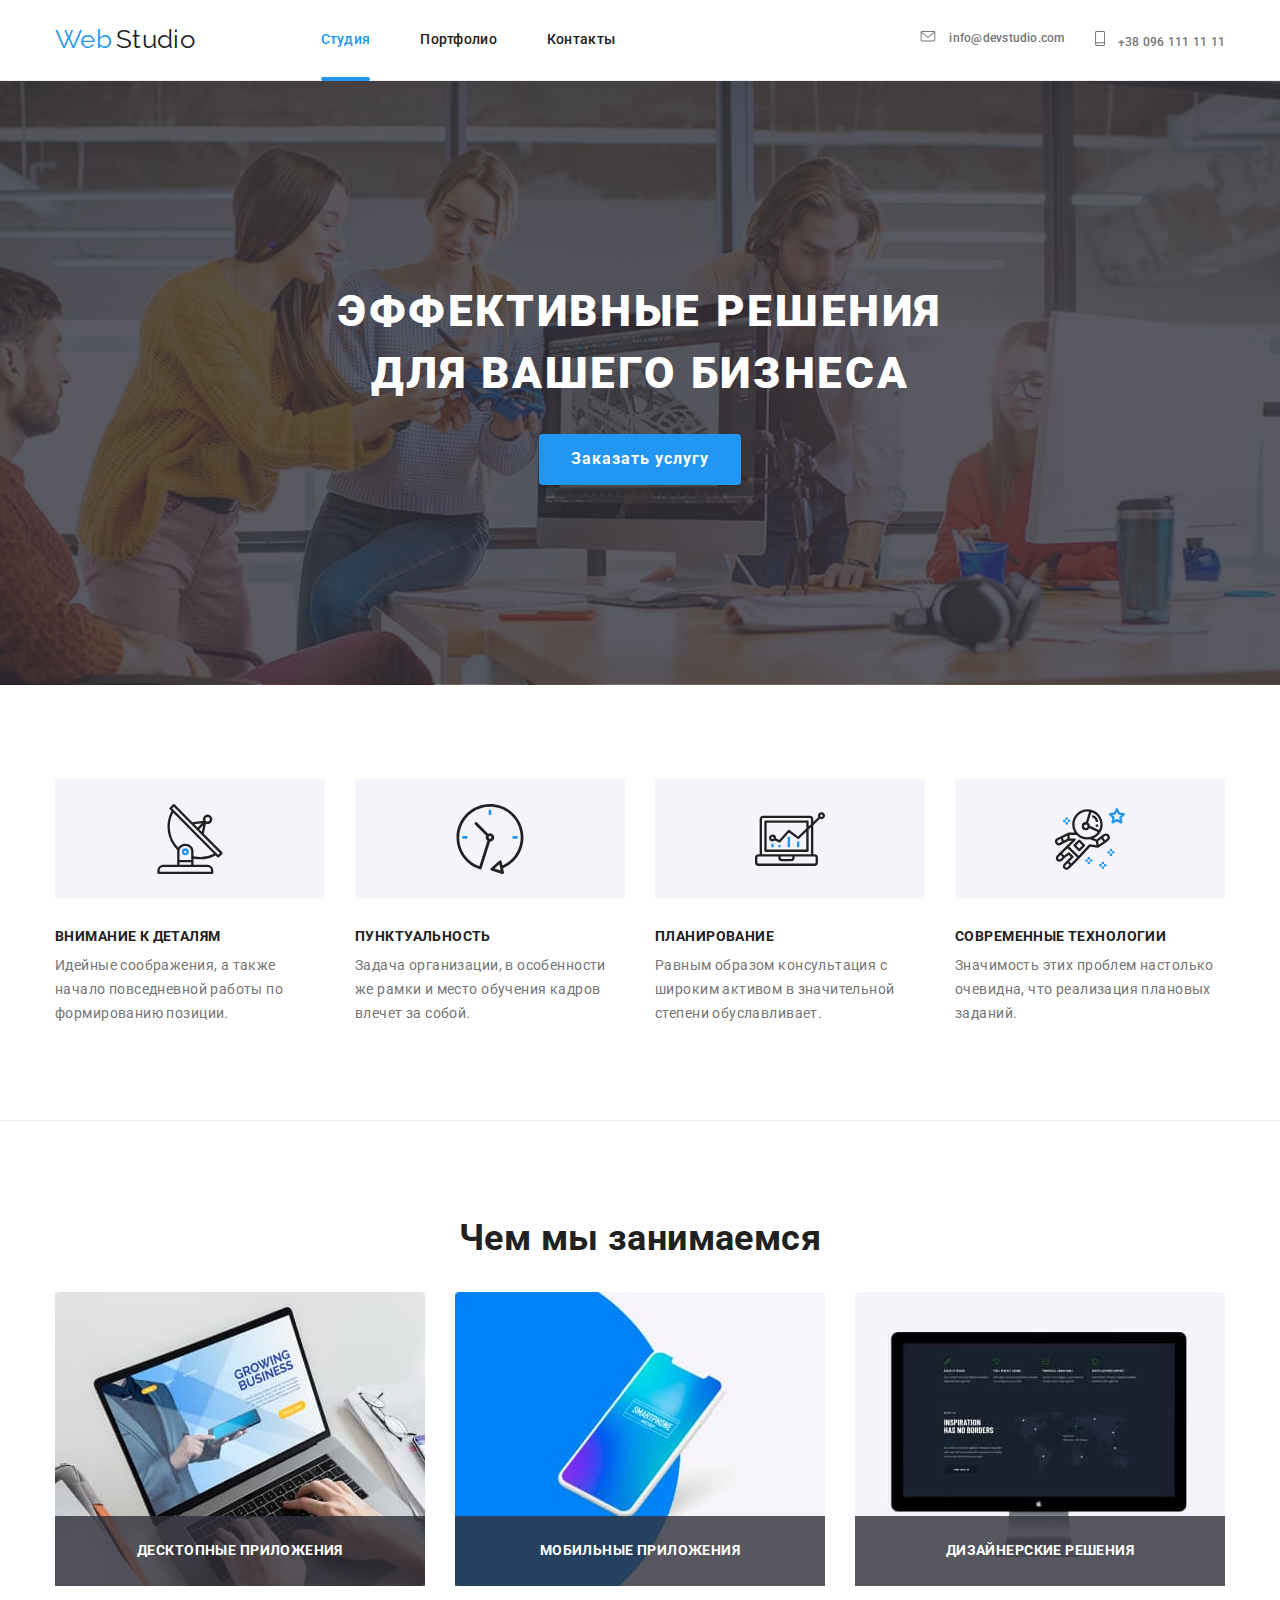
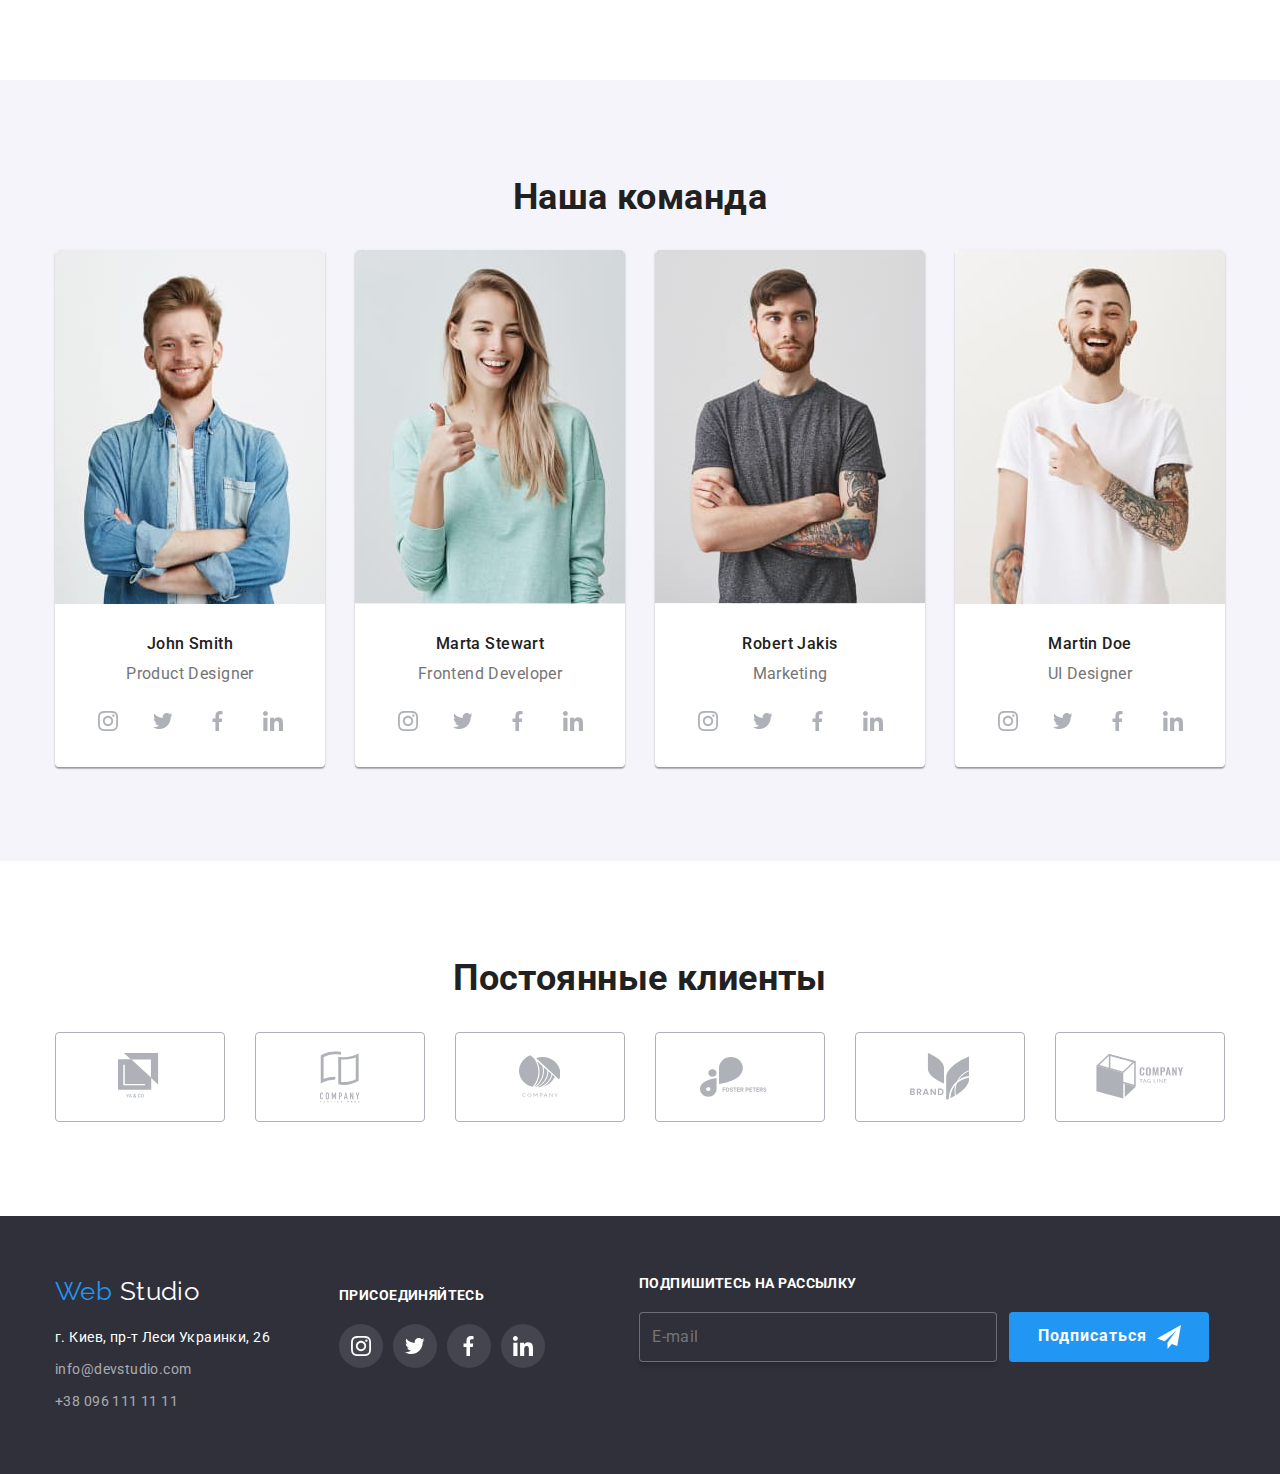
==== commit ad8538ae: "прибирає лишні падінги" ====
--- a/index.html
+++ b/index.html
@@ -36,7 +36,7 @@
           <svg
             width="40"
             height="40"
-            aria-label="переключатнль мобильного меню"
+            aria-label="переключатель мобильного меню"
           >
             <use
               class="icon-cross"
--- a/css/main.min.css
+++ b/css/main.min.css
@@ -1,2 +1,2 @@
-html{-webkit-box-sizing:border-box;box-sizing:border-box}*,*::before,*::after{-webkit-box-sizing:inherit;box-sizing:inherit}ul{list-style:none;padding:0;margin:0}h1,h2,h3,h4,h5,h6{margin:0}p{margin:0}img{display:block;max-width:100%;height:auto}a{text-decoration:none}.visually-hidden{position:absolute;width:1px;height:1px;margin:-1px;border:0;padding:0;clip:rect(0 0 0 0);overflow:hidden}body{background-color:#fff;color:#757575;font-family:Roboto,sans-serif;letter-spacing:.03em;font-size:14px;line-height:1.7}body.modal-open{overflow:hidden}.advantages,.activity,.team,.clients{padding-bottom:60px;padding-top:60px}@media screen and (min-width: 1200px){.advantages,.activity,.team,.clients{padding-bottom:94px;padding-top:94px}}.container{padding-left:15px;padding-right:15px;margin-left:auto;margin-right:auto}@media screen and (min-width: 480px){.container{width:480px}}@media screen and (min-width: 768px){.container{width:768px}}@media screen and (min-width: 1200px){.container{width:1200px}}@media screen and (min-width: 768px){.header{display:-webkit-box;display:-ms-flexbox;display:flex;-webkit-box-align:center;-ms-flex-align:center;align-items:center}}header{position:relative;border-bottom:1px solid #ececec}header>.container{margin-bottom:0px;padding-top:0px;padding-bottom:0px}@media screen and (max-width: 767px){header>.container{display:-webkit-box;display:-ms-flexbox;display:flex;-webkit-box-pack:justify;-ms-flex-pack:justify;justify-content:space-between}}.section .section-titles{margin-bottom:30px;color:#212121;font-weight:700;font-size:28px;line-height:1.17;text-align:center}@media screen and (min-width: 1200px){.section .section-titles{font-size:36px;line-height:1.3}}.section .activity-title{color:#fff;font-weight:700;font-size:14px;line-height:1.14;text-transform:uppercase;text-align:center}.advantages{border-bottom:1px solid #eee}.advantages .advantage-titles{margin-bottom:10px;color:#212121;font-weight:700;font-size:14px;line-height:1.14;text-transform:uppercase;text-align:center}footer{padding-top:60px;padding-bottom:60px;background-color:#2f303a}.header .logo-link{display:block}@media screen and (max-width: 767px){.header .logo-link{padding:16px 0 16px 0}}.link .links{font-family:Raleway,sans-serif;font-size:26px;line-height:1.2}@media screen and (max-width: 1199px){.link .links{font-size:24px}}.logo-web{color:#2196f3}.logo-studio{color:#212121}.footer-contacts .logo-link{display:block;margin-bottom:20px;font-family:Raleway,sans-serif;font-size:24px;line-height:1.18}@media screen and (min-width: 1200px){.footer-contacts .logo-link{font-size:26px}}.footer-contacts .logo-studio{color:#fff}.main-nav{text-align:center}@media screen and (max-width: 767px){.main-nav{margin-bottom:60px}}@media screen and (min-width: 768px){.main-nav{display:-webkit-box;display:-ms-flexbox;display:flex;-webkit-box-align:center;-ms-flex-align:center;align-items:center}}@media screen and (min-width: 768px) and (max-width: 1199px){.main-nav{margin-right:84px}}@media screen and (min-width: 1200px){.main-nav{margin-right:305px}}.main-nav .link{display:block}.menu-button{display:inline-block;margin:0;padding:0;border:none;background-color:transparent;cursor:pointer;-webkit-transition:fill 250ms cubic-bezier(0.4, 0, 0.2, 1);transition:fill 250ms cubic-bezier(0.4, 0, 0.2, 1)}.menu-button .icon-cross{display:none}.menu-button.is-open .icon-cross{display:block}.menu-button.is-open .icon-burger{display:none}.menu-button:hover,.menu-button:focus{fill:#2196f3}@media screen and (min-width: 768px){.menu-button{display:none}}.menu-container{background-color:#fff}@media screen and (max-width: 767px){.menu-container{display:none;position:absolute;top:100%;left:0;width:100%;padding:60px 140px;-webkit-box-shadow:0px 1px 3px rgba(0,0,0,0.16),0px 2px 4px rgba(0,0,0,0.08),0px 4px 8px rgba(0,0,0,0.04);box-shadow:0px 1px 3px rgba(0,0,0,0.16),0px 2px 4px rgba(0,0,0,0.08),0px 4px 8px rgba(0,0,0,0.04)}.menu-container.is-open{display:block}}@media screen and (min-width: 768px){.menu-container{display:-webkit-box;display:-ms-flexbox;display:flex;-webkit-box-align:center;-ms-flex-align:center;align-items:center;-webkit-box-pack:justify;-ms-flex-pack:justify;justify-content:space-between;margin-left:auto}}.nav{display:inline-block;text-align:center;font-weight:500;font-size:14px;line-height:1.14;letter-spacing:0.02em}@media screen and (min-width: 768px){.nav{display:-webkit-box;display:-ms-flexbox;display:flex}}@media screen and (max-width: 767px){.nav-item:not(:last-child){margin-bottom:32px}}@media screen and (min-width: 768px){.nav-item:not(:last-child){margin-right:50px}}.nav .link{display:inline-block;padding-top:32px;padding-bottom:32px;color:#212121;-webkit-transition:color 250ms cubic-bezier(0.4, 0, 0.2, 1);transition:color 250ms cubic-bezier(0.4, 0, 0.2, 1)}.nav .link:hover,.nav .link:focus{color:#2196f3}@media screen and (max-width: 767px){.nav .link{padding:8px 0}}.nav .current{color:#2196f3;position:relative}.nav .current::after{content:'';display:inline-block;position:absolute;bottom:0;left:0;width:100%;height:4px;background-color:#2196f3;border-radius:2px}.nav .current.main::after{bottom:-1px}.contacts{font-weight:500;font-size:14px;line-height:1.14;letter-spacing:0.02em}@media screen and (max-width: 767px){.contacts{text-align:center}.contacts>li:not(:last-child){margin-bottom:16px}}@media screen and (min-width: 768px) and (max-width: 1199px){.contacts>li:not(:last-child){margin-right:0;margin-bottom:10px}}@media screen and (min-width: 1200px){.contacts>li:not(:last-child){margin-right:30px}}@media screen and (max-width: 1199px){.contacts{font-size:12px}}@media screen and (min-width: 1200px){.contacts{display:-webkit-box;display:-ms-flexbox;display:flex;margin-left:auto}}.contacts .link{color:#757575;-webkit-transition:color 250ms cubic-bezier(0.4, 0, 0.2, 1);transition:color 250ms cubic-bezier(0.4, 0, 0.2, 1)}.contacts .link:hover,.contacts .link:focus{color:#2196f3}.contacts .icon{margin-right:10px;fill:currentColor;-webkit-transition:fill 250ms cubic-bezier(0.4, 0, 0.2, 1);transition:fill 250ms cubic-bezier(0.4, 0, 0.2, 1)}.contacts .icon:hover,.contacts .icon:focus{fill:#2196f3}.hero{margin-left:auto;margin-right:auto;background-color:rgba(47,48,58,0.8);background-image:-webkit-gradient(linear, left top, left bottom, from(rgba(47,48,58,0.8)), to(rgba(47,48,58,0.8))),url(../img/hero/hero-mob.jpg);background-image:linear-gradient(rgba(47,48,58,0.8), rgba(47,48,58,0.8)),url(../img/hero/hero-mob.jpg);background-position:center;background-size:cover;text-align:center}.hero-box{padding:118px 60px}@media screen and (min-width: 1200px){.hero-box{padding:200px 0}}.hero-title{margin-top:0px;margin-bottom:30px;margin-left:auto;margin-right:auto;color:#fff;font-weight:900;font-size:26px;line-height:1.6;letter-spacing:0.06em;text-transform:uppercase}@media screen and (min-width: 1200px){.hero-title{font-size:44px;line-height:1.4}}@media screen and (min-device-pixel-ratio: 2), screen and (-webkit-min-device-pixel-ratio: 2), screen and (min-resolution: 192dpi), screen and (min-resolution: 2dppx){.hero{background-image:-webkit-gradient(linear, left top, left bottom, from(rgba(47,48,58,0.8)), to(rgba(47,48,58,0.8))),url(../img/hero/hero-mob@2x.jpg);background-image:linear-gradient(rgba(47,48,58,0.8), rgba(47,48,58,0.8)),url(../img/hero/hero-mob@2x.jpg)}}@media screen and (min-width: 481px){.hero{background-image:-webkit-gradient(linear, left top, left bottom, from(rgba(47,48,58,0.8)), to(rgba(47,48,58,0.8))),url(../img/hero/hero-tab.jpg);background-image:linear-gradient(rgba(47,48,58,0.8), rgba(47,48,58,0.8)),url(../img/hero/hero-tab.jpg)}}@media screen and (min-width: 481px) and (min-device-pixel-ratio: 2), screen and (min-width: 481px) and (-webkit-min-device-pixel-ratio: 2), screen and (min-width: 481px) and (min-resolution: 192dpi), screen and (min-width: 481px) and (min-resolution: 2dppx){.hero{background-image:-webkit-gradient(linear, left top, left bottom, from(rgba(47,48,58,0.8)), to(rgba(47,48,58,0.8))),url(../img/hero/hero-tab@2x.jpg);background-image:linear-gradient(rgba(47,48,58,0.8), rgba(47,48,58,0.8)),url(../img/hero/hero-tab@2x.jpg)}}@media screen and (min-width: 769px){.hero{background-image:-webkit-gradient(linear, left top, left bottom, from(rgba(47,48,58,0.8)), to(rgba(47,48,58,0.8))),url(../img/hero/hero-desk.jpg);background-image:linear-gradient(rgba(47,48,58,0.8), rgba(47,48,58,0.8)),url(../img/hero/hero-desk.jpg)}}@media screen and (min-width: 769px) and (min-device-pixel-ratio: 2), screen and (min-width: 769px) and (-webkit-min-device-pixel-ratio: 2), screen and (min-width: 769px) and (min-resolution: 192dpi), screen and (min-width: 769px) and (min-resolution: 2dppx){.hero{background-image:-webkit-gradient(linear, left top, left bottom, from(rgba(47,48,58,0.8)), to(rgba(47,48,58,0.8))),url(../img/hero/hero-desk@2x.jpg);background-image:linear-gradient(rgba(47,48,58,0.8), rgba(47,48,58,0.8)),url(../img/hero/hero-desk@2x.jpg)}}.hero-button{display:inline-block;border:none;border-radius:4px;padding:10px 32px;min-width:200px;color:#fff;background-color:#2196f3;text-decoration:none;-webkit-box-shadow:0px 4px 4px rgba(0,0,0,0.15);box-shadow:0px 4px 4px rgba(0,0,0,0.15);font-weight:700;font-size:16px;line-height:1.9;letter-spacing:0.06em}.hero-button:focus{outline:none}.backdrop{position:fixed;z-index:1;top:0;left:0;width:100%;height:100%;background-color:rgba(0,0,0,0.2);padding:94px 15px;overflow-y:scroll}.backdrop.is-hidden{opacity:0;pointer-events:none}.modal{position:relative;padding:40px;background-color:#fff;-webkit-box-shadow:0px 2px 1px rgba(0,0,0,0.2),0px 1px 1px rgba(0,0,0,0.14),0px 1px 3px rgba(0,0,0,0.12);box-shadow:0px 2px 1px rgba(0,0,0,0.2),0px 1px 1px rgba(0,0,0,0.14),0px 1px 3px rgba(0,0,0,0.12);border-radius:4px}@media screen and (min-width: 768px){.modal{position:absolute;top:50%;left:50%;-webkit-transform:translate(-50%, -50%);transform:translate(-50%, -50%);max-width:450px;width:100%}}@media screen and (min-width: 1200px){.modal{max-width:528px;width:100%}}.modal-title{display:inline-block;margin-bottom:30px;font-weight:700;font-size:20px;line-height:1.5;text-align:center;color:#212121}@media screen and (min-width: 1200px){.modal-title{line-height:1.15}}.modal-close-btn{position:absolute;top:8px;right:8px;width:30px;height:30px;border-radius:50%;background-position:center;border:none;background:#fff;-webkit-box-shadow:0px 2px 1px rgba(0,0,0,0.2),0px 1px 1px rgba(0,0,0,0.14),0px 1px 3px rgba(0,0,0,0.12);box-shadow:0px 2px 1px rgba(0,0,0,0.2),0px 1px 1px rgba(0,0,0,0.14),0px 1px 3px rgba(0,0,0,0.12);-webkit-transition:fill 250ms cubic-bezier(0.4, 0, 0.2, 1);transition:fill 250ms cubic-bezier(0.4, 0, 0.2, 1)}.modal-close-btn:hover,.modal-close-btn:focus .close{fill:#2196f3;cursor:pointer}.modal-submit{display:inline-block;border:none;border-radius:4px;width:200px;padding:10px 28px 10px 29px;margin:0 auto;font-family:inherit;font-weight:700;font-size:16px;line-height:1.9;letter-spacing:0.06em;color:#fff;background-color:#2196f3}form{width:100%;height:100%}.form-field{position:relative;display:-webkit-box;display:-ms-flexbox;display:flex;-webkit-box-orient:vertical;-webkit-box-direction:normal;-ms-flex-direction:column;flex-direction:column;margin-bottom:28px}.form-field:last-child{margin-bottom:20px}.form-input{display:inline-block;border:none;border-radius:4px;width:100%;padding:12px 44px 12px 42px;border:1px solid rgba(33,33,33,0.2);-webkit-box-sizing:border-box;box-sizing:border-box}.form-input:focus{border:1px solid #2196f3}.input-textarea{padding:12px 44px 12px 16px;max-width:448px;min-height:120px;resize:none;border:1px solid rgba(33,33,33,0.2);outline:none}.fields-label{position:absolute;top:50%;left:42px;-webkit-transform:translateY(-50%);transform:translateY(-50%);font-weight:400;font-size:14px;line-height:1.14;letter-spacing:0.01em;color:#212121;-webkit-transition:all 250ms cubic-bezier(0.4, 0, 0.2, 1);transition:all 250ms cubic-bezier(0.4, 0, 0.2, 1)}.coment{left:16px;top:12px;-webkit-transform:translateY(0);transform:translateY(0)}.form-input:focus+.fields-label,.form-input:not(:placeholder-shown)+.fields-label{color:#2196f3;font-size:12px;-webkit-transform:translate(-39px, -37px);transform:translate(-39px, -37px)}.input-textarea:focus+.fields-label{color:#2196f3;-webkit-transform:translate(-12px, -28px);transform:translate(-12px, -28px)}.form-input:focus ~ .icon-form{fill:#2196f3}.icon-form{position:absolute;top:50%;left:19px;-webkit-transform:translateY(-50%);transform:translateY(-50%);fill:#212121;-webkit-transition:fill 250ms cubic-bezier(0.4, 0, 0.2, 1);transition:fill 250ms cubic-bezier(0.4, 0, 0.2, 1)}.checkbox{-webkit-appearance:none;-moz-appearance:none;appearance:none;position:absolute}@media screen and (min-width: 480px) and (max-width: 768px){.checkbox-field{margin-bottom:20px}}@media screen and (min-width: 1200px){.checkbox-field{margin-bottom:30px}}.checkbox-label{display:-webkit-box;display:-ms-flexbox;display:flex;-webkit-box-align:center;-ms-flex-align:center;align-items:center;-webkit-box-pack:center;-ms-flex-pack:center;justify-content:center}.checkbox-icon{display:inline-block;width:15px;height:15px;margin-right:8px;border:1px solid #212121;border-radius:2px}.checkbox-text{font-weight:normal;font-size:12px;line-height:1.2;letter-spacing:0.03em;color:#757575}@media screen and (min-width: 1200px){.checkbox-text{font-size:14px;line-height:1.7}}.checkbox:checked+.checkbox-icon{background-color:#2196f3;background-image:url(../img/icon-check.svg);background-size:contain;background-origin:border-box;border-color:transparent}.checkbox-link{position:relative;color:#2196f3}.checkbox-link>input{width:100%}.checkbox-link::before{content:'';position:absolute;bottom:1px;display:inline-block;width:100%;height:1px;background-color:#2196f3}@media screen and (min-width: 768px){.advantages-list>li{width:calc((100% - 60px) / 2);margin:15px}}@media screen and (min-width: 1200px){.advantages-list>li{width:calc((100% - 120px) / 4)}}@media screen and (max-width: 767px){.advantages-list>li:not(:last-child){margin-bottom:30px}}@media screen and (min-width: 768px){.advantages-list{display:-webkit-box;display:-ms-flexbox;display:flex;-ms-flex-wrap:wrap;flex-wrap:wrap;margin:-15px}}.advantages-list-item:nth-child(1)::before,.advantages-list-item:nth-child(2)::before,.advantages-list-item:nth-child(3)::before,.advantages-list-item:nth-child(4)::before{content:'';display:block;margin-bottom:30px;height:120px;background-size:70px 70px;background-repeat:no-repeat;background-color:#f5f4fa;background-position:center}.advantages-list-item:nth-child(1)::before{background-image:url(../img/details.svg)}.advantages-list-item:nth-child(2)::before{background-image:url(../img/punctuality.svg)}.advantages-list-item:nth-child(3)::before{background-image:url(../img/planning.svg)}.advantages-list-item:nth-child(4)::before{background-image:url(../img/modern-tech.svg)}@media screen and (max-width: 1199px){.activity{display:none}}.activity-list>li{position:relative;width:calc((100% - 2 * 30px) / 3)}.activity-list>li:not(:last-child){margin-right:30px}.activity-list{display:-webkit-box;display:-ms-flexbox;display:flex}.activity-list .link{display:block;padding-top:27px;padding-bottom:27px;position:absolute;bottom:0;right:0;left:0;background-color:rgba(47,48,58,0.8)}.team{background-color:#f5f4fa}@media screen and (min-width: 768px){.team-list{display:-webkit-box;display:-ms-flexbox;display:flex;-ms-flex-wrap:wrap;flex-wrap:wrap;margin:-15px}}@media screen and (min-width: 1200px){.team-list{-webkit-box-orient:horizontal;-webkit-box-direction:normal;-ms-flex-direction:row;flex-direction:row}}.team-list>li{padding-bottom:24px;border-radius:4px;-webkit-box-shadow:0px 2px 1px rgba(0,0,0,0.2),0px 1px 1px rgba(0,0,0,0.14),0px 1px 3px rgba(0,0,0,0.12);box-shadow:0px 2px 1px rgba(0,0,0,0.2),0px 1px 1px rgba(0,0,0,0.14),0px 1px 3px rgba(0,0,0,0.12);background-color:#fff}@media screen and (min-width: 768px){.team-list>li{width:calc((100% - 60px) / 2);margin:15px}}@media screen and (min-width: 1200px){.team-list>li{width:calc((100% - 120px) / 4)}}@media screen and (max-width: 767px){.team-list>li:not(:last-child){margin-bottom:30px}}.team-list img{margin-bottom:30px;border-radius:4px 4px 0px 0px}.team-members{color:#212121;font-weight:500;font-size:16px;line-height:1.2;margin-bottom:10px;text-align:center}.profession{font-weight:400;font-size:16px;line-height:1.2;margin-bottom:16px;text-align:center}.team-pages{display:-webkit-box;display:-ms-flexbox;display:flex;-webkit-box-pack:center;-ms-flex-pack:center;justify-content:center}.team-pages>li+li{margin-left:11px}.link-socio{display:block;padding:12px;width:44px;height:44px;border-radius:50%;background-color:rgba(255,255,255,0.1);fill:#afb1b8;-webkit-transition-property:background-color, fill;transition-property:background-color, fill;-webkit-transition-duration:250ms;transition-duration:250ms;-webkit-transition-timing-function:cubic-bezier(0.4, 0, 0.2, 1);transition-timing-function:cubic-bezier(0.4, 0, 0.2, 1)}.link-socio:hover,.link-socio:focus{background-color:#2196f3;fill:#fff}.clients-list{display:-webkit-box;display:-ms-flexbox;display:flex;-ms-flex-wrap:wrap;flex-wrap:wrap}@media screen and (max-width: 767px){.clients-list{-webkit-box-pack:justify;-ms-flex-pack:justify;justify-content:space-between}}@media screen and (min-width: 768px){.clients-list{-ms-flex-wrap:wrap;flex-wrap:wrap;margin:-15px}}.clients-list>li{width:calc((100% - 30px) / 2)}@media screen and (min-width: 768px){.clients-list>li{width:calc((100% - 90px) / 3);margin:15px}}@media screen and (min-width: 1200px){.clients-list>li{width:calc((100% - 180px) / 6)}}@media screen and (max-width: 767px){.clients-list>li{margin-bottom:30px}}@media screen and (max-width: 767px){.clients-list>li:nth-last-child(-n+2){margin-bottom:0}}.link-client{display:-webkit-box;display:-ms-flexbox;display:flex;-webkit-box-align:center;-ms-flex-align:center;align-items:center;-webkit-box-pack:center;-ms-flex-pack:center;justify-content:center;height:90px;fill:#afb1b8;border:1px solid #afb1b8;border-radius:4px;-webkit-transition-property:border, fill;transition-property:border, fill;-webkit-transition-duration:250ms;transition-duration:250ms;-webkit-transition-timing-function:cubic-bezier(0.4, 0, 0.2, 1);transition-timing-function:cubic-bezier(0.4, 0, 0.2, 1)}.link-client:hover,.link-client:focus{border:1px solid #2196f3;fill:#2196f3}@media screen and (min-width: 1200px){.container-footer{display:-webkit-box;display:-ms-flexbox;display:flex}}@media screen and (min-width: 768px){.footer-box{display:-webkit-box;display:-ms-flexbox;display:flex;-webkit-box-align:baseline;-ms-flex-align:baseline;align-items:baseline}}@media screen and (min-width: 768px) and (max-width: 1199px){.footer-box{-webkit-box-pack:justify;-ms-flex-pack:justify;justify-content:space-between;padding:0 76px 0 89px}}.footer-contacts{margin-bottom:60px}@media screen and (max-width: 1199px){.footer-contacts{text-align:center}}@media screen and (min-width: 1200px){.footer-contacts{margin:0px 69px 0px 0px}}.footer-contacts>ul>li{margin-bottom:8px}.footer-contacts .link{color:rgba(255,255,255,0.6);font-weight:400}.link-item .link{color:#fff}.join-networks{display:-webkit-box;display:-ms-flexbox;display:flex;-webkit-box-pack:center;-ms-flex-pack:center;justify-content:center}.join-networks>li+li{margin-left:10px}.join-networks .icon{fill:#fff}@media screen and (max-width: 767px){.join{margin-bottom:60px}}@media screen and (min-width: 1200px){.join{margin-right:94px}}@media screen and (max-width: 1199px){.join{text-align:center}}.join-header{display:block;margin-bottom:20px;color:#fff;font-weight:700;font-size:14px;line-height:1.14;text-transform:uppercase}@media screen and (max-width: 1199px){.join-form{text-align:center}}.submit{display:-webkit-inline-box;display:-ms-inline-flexbox;display:inline-flex;border:none;border-radius:4px;height:50px;padding:10px 28px 10px 29px;-webkit-box-align:center;-ms-flex-align:center;align-items:center;font-family:inherit;font-weight:700;font-size:16px;line-height:1.9;letter-spacing:0.06em;color:#fff;background-color:#2196f3}.submit::after{content:'';margin-left:10px;width:24px;height:24px;background-image:url(../img/send.svg)}.mail-field{margin-bottom:20px;-webkit-box-sizing:border-box;box-sizing:border-box;margin-right:12px;padding:18px 12px;font-size:16px;line-height:1.9;letter-spacing:0.03em;min-width:358px;height:50px;background-color:#2f303a;border:1px solid rgba(255,255,255,0.3);-webkit-box-shadow:0px 4px 4px rgba(0,0,0,0.15);box-shadow:0px 4px 4px rgba(0,0,0,0.15);border-radius:4px;color:rgba(255,255,255,0.3)}@media screen and (min-width: 768px) and (max-width: 1199px){.mail-field{margin:0 50px 20px 50px;min-width:450px}}.filter button{display:inline-block;border:none;border-radius:4px;padding:6px 22px;color:#212121;background-color:#f5f4fa;font-family:inherit;font-weight:500;font-size:16px;line-height:1.6;letter-spacing:inherit;cursor:pointer;-webkit-transition-property:color, background-color, -webkit-box-shadow;transition-property:color, background-color, -webkit-box-shadow;transition-property:color, background-color, box-shadow;transition-property:color, background-color, box-shadow, -webkit-box-shadow;-webkit-transition-duration:250ms;transition-duration:250ms;-webkit-transition-timing-function:cubic-bezier(0.4, 0, 0.2, 1);transition-timing-function:cubic-bezier(0.4, 0, 0.2, 1)}.filter button:hover,.filter button:focus{color:#fff;background-color:#2196f3;-webkit-box-shadow:0px 2px 2px rgba(0,0,0,0.12),0px 1px 2px rgba(0,0,0,0.08),0px 3px 1px rgba(0,0,0,0.1);box-shadow:0px 2px 2px rgba(0,0,0,0.12),0px 1px 2px rgba(0,0,0,0.08),0px 3px 1px rgba(0,0,0,0.1)}.filter{display:-webkit-box;display:-ms-flexbox;display:flex;-ms-flex-wrap:wrap;flex-wrap:wrap;margin-bottom:40px}@media screen and (min-width: 768px) and (max-width: 1199px){.filter{margin-bottom:30px}}@media screen and (min-width: 768px){.filter{-webkit-box-pack:center;-ms-flex-pack:center;justify-content:center}}@media screen and (min-width: 1200px){.filter{margin-bottom:50px}}.filter-item+li{margin-left:8px}@media screen and (min-width: 480px) and (max-width: 767px){.filter-item:nth-child(4){margin-left:0}}@media screen and (max-width: 767px){.filter-item{margin-bottom:15px}}.filter-item:nth-last-child(-n+2){margin-bottom:0}.portfolio{padding-top:40px;padding-bottom:60px}@media screen and (min-width: 1200px){.portfolio{padding:94px 0 94px 0}}.card-content{padding:20px 24px;border:1px solid #eee;border-bottom-right-radius:5px;border-bottom-left-radius:5px}@media screen and (min-width: 768px) and (max-width: 1199px){.card-content{-webkit-box-flex:1;-ms-flex-positive:1;flex-grow:1}}@media screen and (min-width: 768px){.example{display:-webkit-box;display:-ms-flexbox;display:flex;-ms-flex-wrap:wrap;flex-wrap:wrap}}@media screen and (min-width: 768px) and (max-width: 1199px){.example{margin:-15px}}.example .example-title{color:#212121;font-weight:700;font-size:18px;line-height:2;letter-spacing:0.06em}.example .paragraf{color:#757575;font-weight:400;font-size:16px;line-height:1.9}.example .example-items{border-radius:5px 5px 0px 0px;overflow:hidden;-webkit-transition-property:opasity, -webkit-box-shadow, -webkit-transform;transition-property:opasity, -webkit-box-shadow, -webkit-transform;transition-property:box-shadow, opasity, transform;transition-property:box-shadow, opasity, transform, -webkit-box-shadow, -webkit-transform;-webkit-transition-duration:250ms;transition-duration:250ms;-webkit-transition-timing-function:cubic-bezier(0.4, 0, 0.2, 1);transition-timing-function:cubic-bezier(0.4, 0, 0.2, 1)}@media screen and (max-width: 767px){.example .example-items{margin-bottom:30px}}@media screen and (min-width: 768px){.example .example-items{width:calc((100% - 60px) / 2)}}@media screen and (min-width: 768px) and (max-width: 1199px){.example .example-items{margin:15px}}@media screen and (min-width: 1200px){.example .example-items{width:calc((100% - 2 * 30px) / 3);margin-right:30px;margin-bottom:30px}}@media screen and (min-width: 1200px){.example .example-items:nth-child(3n){margin-right:0px}}@media screen and (min-width: 1200px){.example .example-items:nth-last-child(-n+3){margin-bottom:0px}}.img-box{position:relative;overflow:hidden}.img-box .example-overlay{position:absolute;top:0;width:100%;height:100%;background-color:rgba(33,150,243,0.9);-webkit-transform:translateY(100%);transform:translateY(100%);opacity:0;-webkit-transition:opacity 250ms cubic-bezier(0.4, 0, 0.2, 1),-webkit-transform 250ms cubic-bezier(0.4, 0, 0.2, 1);transition:opacity 250ms cubic-bezier(0.4, 0, 0.2, 1),-webkit-transform 250ms cubic-bezier(0.4, 0, 0.2, 1);transition:transform 250ms cubic-bezier(0.4, 0, 0.2, 1),opacity 250ms cubic-bezier(0.4, 0, 0.2, 1);transition:transform 250ms cubic-bezier(0.4, 0, 0.2, 1),opacity 250ms cubic-bezier(0.4, 0, 0.2, 1),-webkit-transform 250ms cubic-bezier(0.4, 0, 0.2, 1)}.example-text{position:absolute;top:0;height:100%;padding:63px 24px;color:#fff;font-weight:400;font-size:18px;line-height:1.55;opacity:0;-webkit-transition-property:tramsform, opasity;transition-property:tramsform, opasity;-webkit-transition-duration:250ms;transition-duration:250ms;-webkit-transition-timing-function:cubic-bezier(0.4, 0, 0.2, 1);transition-timing-function:cubic-bezier(0.4, 0, 0.2, 1)}.example-items:hover,.example-items:focus,.example-items .link:hover,.example-items .link:focus,.example-items:hover .example-text,.example-items:focus .example-text,.example-items:hover .example-overlay,.example-items:focus .example-overlay{-webkit-box-shadow:1px 4px 6px rgba(0,0,0,0.16),0px 4px 4px rgba(0,0,0,0.06),0px 1px 1px rgba(0,0,0,0.12);box-shadow:1px 4px 6px rgba(0,0,0,0.16),0px 4px 4px rgba(0,0,0,0.06),0px 1px 1px rgba(0,0,0,0.12);-webkit-transform:translateY(0);transform:translateY(0);opacity:1}@media screen and (min-width: 768px) and (max-width: 1199px){.example-items .link{display:-webkit-box;display:-ms-flexbox;display:flex;-webkit-box-orient:vertical;-webkit-box-direction:normal;-ms-flex-direction:column;flex-direction:column;height:100%}}
+html{-webkit-box-sizing:border-box;box-sizing:border-box}*,*::before,*::after{-webkit-box-sizing:inherit;box-sizing:inherit}ul{list-style:none;padding:0;margin:0}h1,h2,h3,h4,h5,h6{margin:0}p{margin:0}img{display:block;max-width:100%;height:auto}a{text-decoration:none}.visually-hidden{position:absolute;width:1px;height:1px;margin:-1px;border:0;padding:0;clip:rect(0 0 0 0);overflow:hidden}body{background-color:#fff;color:#757575;font-family:Roboto,sans-serif;letter-spacing:.03em;font-size:14px;line-height:1.7}body.modal-open{overflow:hidden}.advantages,.activity,.team,.clients{padding-bottom:60px;padding-top:60px}@media screen and (min-width: 1200px){.advantages,.activity,.team,.clients{padding-bottom:94px;padding-top:94px}}.container{padding-left:15px;padding-right:15px;margin-left:auto;margin-right:auto}@media screen and (min-width: 480px){.container{width:480px}}@media screen and (min-width: 768px){.container{width:768px}}@media screen and (min-width: 1200px){.container{width:1200px}}@media screen and (min-width: 768px){.header{display:-webkit-box;display:-ms-flexbox;display:flex;-webkit-box-align:center;-ms-flex-align:center;align-items:center}}header{position:relative;border-bottom:1px solid #ececec}header>.container{margin-bottom:0px;padding-top:0px;padding-bottom:0px}@media screen and (max-width: 767px){header>.container{display:-webkit-box;display:-ms-flexbox;display:flex;-webkit-box-pack:justify;-ms-flex-pack:justify;justify-content:space-between}}.section .section-titles{margin-bottom:30px;color:#212121;font-weight:700;font-size:28px;line-height:1.17;text-align:center}@media screen and (min-width: 1200px){.section .section-titles{font-size:36px;line-height:1.3}}.section .activity-title{color:#fff;font-weight:700;font-size:14px;line-height:1.14;text-transform:uppercase;text-align:center}.advantages{border-bottom:1px solid #eee}.advantages .advantage-titles{margin-bottom:10px;color:#212121;font-weight:700;font-size:14px;line-height:1.14;text-transform:uppercase;text-align:center}@media screen and (min-width: 768px){.advantages .advantage-titles{text-align:left}}footer{padding-top:60px;padding-bottom:60px;background-color:#2f303a}.header .logo-link{display:block}@media screen and (max-width: 767px){.header .logo-link{padding:16px 0 16px 0}}.link .links{font-family:Raleway,sans-serif;font-size:26px;line-height:1.2}@media screen and (max-width: 1199px){.link .links{font-size:24px}}.logo-web{color:#2196f3}.logo-studio{color:#212121}.footer-contacts .logo-link{display:block;margin-bottom:20px;font-family:Raleway,sans-serif;font-size:24px;line-height:1.18}@media screen and (min-width: 1200px){.footer-contacts .logo-link{font-size:26px}}.footer-contacts .logo-studio{color:#fff}.main-nav{text-align:center}@media screen and (max-width: 767px){.main-nav{margin-bottom:60px}}@media screen and (min-width: 768px){.main-nav{display:-webkit-box;display:-ms-flexbox;display:flex;-webkit-box-align:center;-ms-flex-align:center;align-items:center}}@media screen and (min-width: 768px) and (max-width: 1199px){.main-nav{margin-right:84px}}@media screen and (min-width: 1200px){.main-nav{margin-right:305px}}.main-nav .link{display:block}.menu-button{display:inline-block;margin:0;padding:0;border:none;background-color:transparent;cursor:pointer;-webkit-transition:fill 250ms cubic-bezier(0.4, 0, 0.2, 1);transition:fill 250ms cubic-bezier(0.4, 0, 0.2, 1)}.menu-button .icon-cross{display:none}.menu-button.is-open .icon-cross{display:block}.menu-button.is-open .icon-burger{display:none}.menu-button:hover,.menu-button:focus{fill:#2196f3}@media screen and (min-width: 768px){.menu-button{display:none}}.menu-container{background-color:#fff}@media screen and (max-width: 767px){.menu-container{display:none;position:absolute;top:100%;left:0;width:100%;padding:60px 0px;-webkit-box-shadow:0px 1px 3px rgba(0,0,0,0.16),0px 2px 4px rgba(0,0,0,0.08),0px 4px 8px rgba(0,0,0,0.04);box-shadow:0px 1px 3px rgba(0,0,0,0.16),0px 2px 4px rgba(0,0,0,0.08),0px 4px 8px rgba(0,0,0,0.04)}.menu-container.is-open{display:block;z-index:9}}@media screen and (min-width: 768px){.menu-container{display:-webkit-box;display:-ms-flexbox;display:flex;-webkit-box-align:center;-ms-flex-align:center;align-items:center;-webkit-box-pack:justify;-ms-flex-pack:justify;justify-content:space-between;margin-left:auto}}.nav{display:inline-block;text-align:center;font-weight:500;font-size:18px;line-height:1.17;letter-spacing:0.02em}@media screen and (min-width: 768px){.nav{display:-webkit-box;display:-ms-flexbox;display:flex;font-size:14px;line-height:1.14}}@media screen and (max-width: 767px){.nav-item:not(:last-child){margin-bottom:32px}}@media screen and (min-width: 768px){.nav-item:not(:last-child){margin-right:50px}}.nav .link{display:inline-block;padding-top:32px;padding-bottom:32px;color:#212121;-webkit-transition:color 250ms cubic-bezier(0.4, 0, 0.2, 1);transition:color 250ms cubic-bezier(0.4, 0, 0.2, 1)}.nav .link:hover,.nav .link:focus{color:#2196f3}@media screen and (max-width: 767px){.nav .link{padding:8px 0}}.nav .current{color:#2196f3;position:relative}.nav .current::after{content:'';display:inline-block;position:absolute;bottom:0;left:0;width:100%;height:4px;background-color:#2196f3;border-radius:2px}.nav .current.main::after{bottom:-1px}.contacts{font-weight:500;font-size:18px;line-height:1.17;letter-spacing:0.02em}@media screen and (max-width: 767px){.contacts{text-align:center}.contacts>li:not(:last-child){margin-bottom:16px}}@media screen and (min-width: 768px) and (max-width: 1199px){.contacts>li:not(:last-child){margin-right:0;margin-bottom:10px}}@media screen and (min-width: 1200px){.contacts>li:not(:last-child){margin-right:30px}}@media screen and (min-width: 768px){.contacts{font-size:12px;line-height:1.14}}@media screen and (min-width: 1200px){.contacts{display:-webkit-box;display:-ms-flexbox;display:flex;margin-left:auto}}.contacts .link{color:#757575;-webkit-transition:color 250ms cubic-bezier(0.4, 0, 0.2, 1);transition:color 250ms cubic-bezier(0.4, 0, 0.2, 1)}.contacts .link:hover,.contacts .link:focus{color:#2196f3}.contacts .icon{margin-right:10px;fill:currentColor;-webkit-transition:fill 250ms cubic-bezier(0.4, 0, 0.2, 1);transition:fill 250ms cubic-bezier(0.4, 0, 0.2, 1)}.contacts .icon:hover,.contacts .icon:focus{fill:#2196f3}@media screen and (min-width: 768px) and (max-width: 1199px){.contacts .icon{margin-right:8px}}.hero{margin-left:auto;margin-right:auto;background-color:rgba(47,48,58,0.8);background-image:-webkit-gradient(linear, left top, left bottom, from(rgba(47,48,58,0.8)), to(rgba(47,48,58,0.8))),url(../img/hero/hero-mob.jpg);background-image:linear-gradient(rgba(47,48,58,0.8), rgba(47,48,58,0.8)),url(../img/hero/hero-mob.jpg);background-position:center;background-size:cover;text-align:center}.hero-box{padding:118px 0px}@media screen and (min-width: 1200px){.hero-box{padding:200px 0}}.hero-title{margin-top:0px;margin-bottom:30px;margin-left:auto;margin-right:auto;color:#fff;font-weight:900;font-size:26px;line-height:1.6;letter-spacing:0.06em;text-transform:uppercase}@media screen and (min-width: 1200px){.hero-title{font-size:44px;line-height:1.4}}@media screen and (min-device-pixel-ratio: 2), screen and (-webkit-min-device-pixel-ratio: 2), screen and (min-resolution: 192dpi), screen and (min-resolution: 2dppx){.hero{background-image:-webkit-gradient(linear, left top, left bottom, from(rgba(47,48,58,0.8)), to(rgba(47,48,58,0.8))),url(../img/hero/hero-mob@2x.jpg);background-image:linear-gradient(rgba(47,48,58,0.8), rgba(47,48,58,0.8)),url(../img/hero/hero-mob@2x.jpg)}}@media screen and (min-width: 481px){.hero{background-image:-webkit-gradient(linear, left top, left bottom, from(rgba(47,48,58,0.8)), to(rgba(47,48,58,0.8))),url(../img/hero/hero-tab.jpg);background-image:linear-gradient(rgba(47,48,58,0.8), rgba(47,48,58,0.8)),url(../img/hero/hero-tab.jpg)}}@media screen and (min-width: 481px) and (min-device-pixel-ratio: 2), screen and (min-width: 481px) and (-webkit-min-device-pixel-ratio: 2), screen and (min-width: 481px) and (min-resolution: 192dpi), screen and (min-width: 481px) and (min-resolution: 2dppx){.hero{background-image:-webkit-gradient(linear, left top, left bottom, from(rgba(47,48,58,0.8)), to(rgba(47,48,58,0.8))),url(../img/hero/hero-tab@2x.jpg);background-image:linear-gradient(rgba(47,48,58,0.8), rgba(47,48,58,0.8)),url(../img/hero/hero-tab@2x.jpg)}}@media screen and (min-width: 769px){.hero{background-image:-webkit-gradient(linear, left top, left bottom, from(rgba(47,48,58,0.8)), to(rgba(47,48,58,0.8))),url(../img/hero/hero-desk.jpg);background-image:linear-gradient(rgba(47,48,58,0.8), rgba(47,48,58,0.8)),url(../img/hero/hero-desk.jpg)}}@media screen and (min-width: 769px) and (min-device-pixel-ratio: 2), screen and (min-width: 769px) and (-webkit-min-device-pixel-ratio: 2), screen and (min-width: 769px) and (min-resolution: 192dpi), screen and (min-width: 769px) and (min-resolution: 2dppx){.hero{background-image:-webkit-gradient(linear, left top, left bottom, from(rgba(47,48,58,0.8)), to(rgba(47,48,58,0.8))),url(../img/hero/hero-desk@2x.jpg);background-image:linear-gradient(rgba(47,48,58,0.8), rgba(47,48,58,0.8)),url(../img/hero/hero-desk@2x.jpg)}}.hero-button{display:inline-block;border:none;border-radius:4px;padding:10px 32px;min-width:200px;color:#fff;background-color:#2196f3;text-decoration:none;-webkit-box-shadow:0px 4px 4px rgba(0,0,0,0.15);box-shadow:0px 4px 4px rgba(0,0,0,0.15);font-weight:700;font-size:16px;line-height:1.9;letter-spacing:0.06em}.hero-button:focus{outline:none}.backdrop{position:fixed;z-index:1;top:0;left:0;width:100%;height:100%;background-color:rgba(0,0,0,0.2);padding:94px 15px;overflow-y:scroll}.backdrop.is-hidden{opacity:0;pointer-events:none}.modal{position:relative;padding:40px;background-color:#fff;-webkit-box-shadow:0px 2px 1px rgba(0,0,0,0.2),0px 1px 1px rgba(0,0,0,0.14),0px 1px 3px rgba(0,0,0,0.12);box-shadow:0px 2px 1px rgba(0,0,0,0.2),0px 1px 1px rgba(0,0,0,0.14),0px 1px 3px rgba(0,0,0,0.12);border-radius:4px}@media screen and (min-width: 768px){.modal{position:absolute;top:50%;left:50%;-webkit-transform:translate(-50%, -50%);transform:translate(-50%, -50%);max-width:450px;width:100%}}@media screen and (min-width: 1200px){.modal{max-width:528px;width:100%}}.modal-title{display:inline-block;margin-bottom:30px;font-weight:700;font-size:20px;line-height:1.5;text-align:center;color:#212121}@media screen and (min-width: 1200px){.modal-title{line-height:1.15}}.modal-close-btn{position:absolute;top:8px;right:8px;width:30px;height:30px;border-radius:50%;background-position:center;border:none;background:#fff;-webkit-box-shadow:0px 2px 1px rgba(0,0,0,0.2),0px 1px 1px rgba(0,0,0,0.14),0px 1px 3px rgba(0,0,0,0.12);box-shadow:0px 2px 1px rgba(0,0,0,0.2),0px 1px 1px rgba(0,0,0,0.14),0px 1px 3px rgba(0,0,0,0.12);-webkit-transition:fill 250ms cubic-bezier(0.4, 0, 0.2, 1);transition:fill 250ms cubic-bezier(0.4, 0, 0.2, 1)}.modal-close-btn:hover,.modal-close-btn:focus .close{fill:#2196f3;cursor:pointer}.modal-submit{display:inline-block;border:none;border-radius:4px;width:200px;padding:10px 28px 10px 29px;margin:0 auto;font-family:inherit;font-weight:700;font-size:16px;line-height:1.9;letter-spacing:0.06em;color:#fff;background-color:#2196f3}form{width:100%;height:100%}.form-field{position:relative;display:-webkit-box;display:-ms-flexbox;display:flex;-webkit-box-orient:vertical;-webkit-box-direction:normal;-ms-flex-direction:column;flex-direction:column;margin-bottom:28px}.form-field:last-child{margin-bottom:20px}.form-input{display:inline-block;border:none;border-radius:4px;width:100%;padding:12px 44px 12px 42px;border:1px solid rgba(33,33,33,0.2);-webkit-box-sizing:border-box;box-sizing:border-box}.form-input:focus{border:1px solid #2196f3}.input-textarea{padding:12px 44px 12px 16px;max-width:448px;min-height:120px;resize:none;border:1px solid rgba(33,33,33,0.2);outline:none}.fields-label{position:absolute;top:50%;left:42px;-webkit-transform:translateY(-50%);transform:translateY(-50%);font-weight:400;font-size:14px;line-height:1.14;letter-spacing:0.01em;color:#212121;-webkit-transition:all 250ms cubic-bezier(0.4, 0, 0.2, 1);transition:all 250ms cubic-bezier(0.4, 0, 0.2, 1)}.coment{left:16px;top:12px;-webkit-transform:translateY(0);transform:translateY(0)}.form-input:focus+.fields-label,.form-input:not(:placeholder-shown)+.fields-label{color:#2196f3;font-size:12px;-webkit-transform:translate(-39px, -37px);transform:translate(-39px, -37px)}.input-textarea:focus+.fields-label{color:#2196f3;-webkit-transform:translate(-12px, -28px);transform:translate(-12px, -28px)}.form-input:focus ~ .icon-form{fill:#2196f3}.icon-form{position:absolute;top:50%;left:19px;-webkit-transform:translateY(-50%);transform:translateY(-50%);fill:#212121;-webkit-transition:fill 250ms cubic-bezier(0.4, 0, 0.2, 1);transition:fill 250ms cubic-bezier(0.4, 0, 0.2, 1)}.checkbox{-webkit-appearance:none;-moz-appearance:none;appearance:none;position:absolute}@media screen and (min-width: 480px) and (max-width: 768px){.checkbox-field{margin-bottom:20px}}@media screen and (min-width: 1200px){.checkbox-field{margin-bottom:30px}}.checkbox-label{display:-webkit-box;display:-ms-flexbox;display:flex;-webkit-box-align:center;-ms-flex-align:center;align-items:center;-webkit-box-pack:center;-ms-flex-pack:center;justify-content:center}.checkbox-icon{display:inline-block;width:15px;height:15px;margin-right:8px;border:1px solid #212121;border-radius:2px}.checkbox-text{font-weight:normal;font-size:12px;line-height:1.2;letter-spacing:0.03em;color:#757575}@media screen and (min-width: 1200px){.checkbox-text{font-size:14px;line-height:1.7}}.checkbox:checked+.checkbox-icon{background-color:#2196f3;background-image:url(../img/icon-check.svg);background-size:contain;background-origin:border-box;border-color:transparent}.checkbox-link{position:relative;color:#2196f3}.checkbox-link>input{width:100%}.checkbox-link::before{content:'';position:absolute;bottom:1px;display:inline-block;width:100%;height:1px;background-color:#2196f3}@media screen and (min-width: 768px){.advantages-list>li{width:calc((100% - 60px) / 2);margin:15px}}@media screen and (min-width: 1200px){.advantages-list>li{width:calc((100% - 120px) / 4)}}@media screen and (max-width: 767px){.advantages-list>li:not(:last-child){margin-bottom:30px}}@media screen and (min-width: 768px){.advantages-list{display:-webkit-box;display:-ms-flexbox;display:flex;-ms-flex-wrap:wrap;flex-wrap:wrap;margin:-15px}}.advantages-list-item:nth-child(1)::before,.advantages-list-item:nth-child(2)::before,.advantages-list-item:nth-child(3)::before,.advantages-list-item:nth-child(4)::before{content:'';display:block;margin-bottom:30px;height:120px;background-size:70px 70px;background-repeat:no-repeat;background-color:#f5f4fa;background-position:center}.advantages-list-item:nth-child(1)::before{background-image:url(../img/details.svg)}.advantages-list-item:nth-child(2)::before{background-image:url(../img/punctuality.svg)}.advantages-list-item:nth-child(3)::before{background-image:url(../img/planning.svg)}.advantages-list-item:nth-child(4)::before{background-image:url(../img/modern-tech.svg)}@media screen and (max-width: 1199px){.activity{display:none}}.activity-list>li{position:relative;width:calc((100% - 2 * 30px) / 3)}.activity-list>li:not(:last-child){margin-right:30px}.activity-list{display:-webkit-box;display:-ms-flexbox;display:flex}.activity-list .link{display:block;padding-top:27px;padding-bottom:27px;position:absolute;bottom:0;right:0;left:0;background-color:rgba(47,48,58,0.8)}.team{background-color:#f5f4fa}@media screen and (min-width: 768px){.team-list{display:-webkit-box;display:-ms-flexbox;display:flex;-ms-flex-wrap:wrap;flex-wrap:wrap;margin:-15px}}@media screen and (min-width: 1200px){.team-list{-webkit-box-orient:horizontal;-webkit-box-direction:normal;-ms-flex-direction:row;flex-direction:row}}.team-list>li{padding-bottom:24px;border-radius:4px;-webkit-box-shadow:0px 2px 1px rgba(0,0,0,0.2),0px 1px 1px rgba(0,0,0,0.14),0px 1px 3px rgba(0,0,0,0.12);box-shadow:0px 2px 1px rgba(0,0,0,0.2),0px 1px 1px rgba(0,0,0,0.14),0px 1px 3px rgba(0,0,0,0.12);background-color:#fff}@media screen and (min-width: 768px){.team-list>li{width:calc((100% - 60px) / 2);margin:15px}}@media screen and (min-width: 1200px){.team-list>li{width:calc((100% - 120px) / 4)}}@media screen and (max-width: 767px){.team-list>li:not(:last-child){margin-bottom:30px}}.team-list img{margin-bottom:30px;border-radius:4px 4px 0px 0px}.team-members{color:#212121;font-weight:500;font-size:16px;line-height:1.2;margin-bottom:10px;text-align:center}.profession{font-weight:400;font-size:16px;line-height:1.2;margin-bottom:16px;text-align:center}.team-pages{display:-webkit-box;display:-ms-flexbox;display:flex;-webkit-box-pack:center;-ms-flex-pack:center;justify-content:center}.team-pages>li+li{margin-left:11px}.link-socio{display:block;padding:12px;width:44px;height:44px;border-radius:50%;background-color:rgba(255,255,255,0.1);fill:#afb1b8;-webkit-transition-property:background-color, fill;transition-property:background-color, fill;-webkit-transition-duration:250ms;transition-duration:250ms;-webkit-transition-timing-function:cubic-bezier(0.4, 0, 0.2, 1);transition-timing-function:cubic-bezier(0.4, 0, 0.2, 1)}.link-socio:hover,.link-socio:focus{background-color:#2196f3;fill:#fff}.clients-list{display:-webkit-box;display:-ms-flexbox;display:flex;-ms-flex-wrap:wrap;flex-wrap:wrap}@media screen and (max-width: 767px){.clients-list{-webkit-box-pack:justify;-ms-flex-pack:justify;justify-content:space-between}}@media screen and (min-width: 768px){.clients-list{-ms-flex-wrap:wrap;flex-wrap:wrap;margin:-15px}}.clients-list>li{width:calc((100% - 30px) / 2)}@media screen and (min-width: 768px){.clients-list>li{width:calc((100% - 90px) / 3);margin:15px}}@media screen and (min-width: 1200px){.clients-list>li{width:calc((100% - 180px) / 6)}}@media screen and (max-width: 767px){.clients-list>li{margin-bottom:30px}}@media screen and (max-width: 767px){.clients-list>li:nth-last-child(-n+2){margin-bottom:0}}.link-client{display:-webkit-box;display:-ms-flexbox;display:flex;-webkit-box-align:center;-ms-flex-align:center;align-items:center;-webkit-box-pack:center;-ms-flex-pack:center;justify-content:center;height:90px;fill:#afb1b8;border:1px solid #afb1b8;border-radius:4px;-webkit-transition-property:border, fill;transition-property:border, fill;-webkit-transition-duration:250ms;transition-duration:250ms;-webkit-transition-timing-function:cubic-bezier(0.4, 0, 0.2, 1);transition-timing-function:cubic-bezier(0.4, 0, 0.2, 1)}.link-client:hover,.link-client:focus{border:1px solid #2196f3;fill:#2196f3}@media screen and (min-width: 1200px){.container-footer{display:-webkit-box;display:-ms-flexbox;display:flex}}@media screen and (min-width: 768px){.footer-box{display:-webkit-box;display:-ms-flexbox;display:flex;-webkit-box-align:baseline;-ms-flex-align:baseline;align-items:baseline}}@media screen and (min-width: 768px) and (max-width: 1199px){.footer-box{-webkit-box-pack:justify;-ms-flex-pack:justify;justify-content:space-between;padding:0 76px 0 89px}}@media screen and (max-width: 1199px){.footer-box{margin-bottom:60px}}.footer-contacts ul>li:not(:last-child){margin-bottom:8px}@media screen and (max-width: 767px){.footer-contacts{margin-bottom:60px}}@media screen and (max-width: 1199px){.footer-contacts{text-align:center}}@media screen and (min-width: 1200px){.footer-contacts{margin:0px 69px 0px 0px}}.footer-contacts .link{color:rgba(255,255,255,0.6);font-weight:400}.link-item .link{color:#fff}.join-networks{display:-webkit-box;display:-ms-flexbox;display:flex;-webkit-box-pack:center;-ms-flex-pack:center;justify-content:center}.join-networks>li+li{margin-left:10px}.join-networks .icon{fill:#fff}@media screen and (min-width: 1200px){.join{margin-right:94px}}@media screen and (max-width: 1199px){.join{text-align:center}}.join-header{display:block;margin-bottom:20px;color:#fff;font-weight:700;font-size:14px;line-height:1.14;text-transform:uppercase}@media screen and (max-width: 1199px){.join-form{text-align:center}}@media screen and (min-width: 1200px){.join-form form{display:-webkit-box;display:-ms-flexbox;display:flex}}.submit{display:-webkit-inline-box;display:-ms-inline-flexbox;display:inline-flex;border:none;border-radius:4px;height:50px;padding:10px 28px 10px 29px;-webkit-box-align:center;-ms-flex-align:center;align-items:center;font-family:inherit;font-weight:700;font-size:16px;line-height:1.9;letter-spacing:0.06em;color:#fff;background-color:#2196f3}.submit::after{content:'';margin-left:10px;width:24px;height:24px;background-image:url(../img/send.svg)}.mail-field{margin-bottom:20px;-webkit-box-sizing:border-box;box-sizing:border-box;padding:18px 12px;font-size:16px;line-height:1.9;letter-spacing:0.03em;width:100%;height:50px;background-color:#2f303a;border:1px solid rgba(255,255,255,0.3);-webkit-box-shadow:0px 4px 4px rgba(0,0,0,0.15);box-shadow:0px 4px 4px rgba(0,0,0,0.15);border-radius:4px;color:rgba(255,255,255,0.3)}@media screen and (min-width: 768px) and (max-width: 1199px){.mail-field{margin:0 50px 20px 50px;width:450px}}@media screen and (min-width: 1200px){.mail-field{min-width:358px;margin-right:12px}}.filter button{display:inline-block;border:none;border-radius:4px;padding:6px 22px;color:#212121;background-color:#f5f4fa;font-family:inherit;font-weight:500;font-size:16px;line-height:1.6;letter-spacing:inherit;cursor:pointer;-webkit-transition-property:color, background-color, -webkit-box-shadow;transition-property:color, background-color, -webkit-box-shadow;transition-property:color, background-color, box-shadow;transition-property:color, background-color, box-shadow, -webkit-box-shadow;-webkit-transition-duration:250ms;transition-duration:250ms;-webkit-transition-timing-function:cubic-bezier(0.4, 0, 0.2, 1);transition-timing-function:cubic-bezier(0.4, 0, 0.2, 1)}.filter button:hover,.filter button:focus{color:#fff;background-color:#2196f3;-webkit-box-shadow:0px 2px 2px rgba(0,0,0,0.12),0px 1px 2px rgba(0,0,0,0.08),0px 3px 1px rgba(0,0,0,0.1);box-shadow:0px 2px 2px rgba(0,0,0,0.12),0px 1px 2px rgba(0,0,0,0.08),0px 3px 1px rgba(0,0,0,0.1)}.filter{display:-webkit-box;display:-ms-flexbox;display:flex;-ms-flex-wrap:wrap;flex-wrap:wrap;margin-bottom:40px}@media screen and (min-width: 768px) and (max-width: 1199px){.filter{margin-bottom:30px}}@media screen and (min-width: 768px){.filter{-webkit-box-pack:center;-ms-flex-pack:center;justify-content:center}}@media screen and (min-width: 1200px){.filter{margin-bottom:50px}}.filter-item+li{margin-left:8px}@media screen and (min-width: 480px) and (max-width: 767px){.filter-item:nth-child(4){margin-left:0}}@media screen and (max-width: 767px){.filter-item{margin-bottom:15px}}.filter-item:nth-last-child(-n+2){margin-bottom:0}.portfolio{padding-top:40px;padding-bottom:60px}@media screen and (min-width: 1200px){.portfolio{padding:94px 0 94px 0}}.card-content{padding:20px 24px;border:1px solid #eee;border-bottom-right-radius:5px;border-bottom-left-radius:5px}@media screen and (min-width: 768px) and (max-width: 1199px){.card-content{-webkit-box-flex:1;-ms-flex-positive:1;flex-grow:1}}@media screen and (min-width: 768px){.example{display:-webkit-box;display:-ms-flexbox;display:flex;-ms-flex-wrap:wrap;flex-wrap:wrap}}@media screen and (min-width: 768px) and (max-width: 1199px){.example{margin:-15px}}.example .example-title{color:#212121;font-weight:700;font-size:18px;line-height:2;letter-spacing:0.06em}.example .paragraf{color:#757575;font-weight:400;font-size:16px;line-height:1.9}.example .example-items{border-radius:5px 5px 0px 0px;overflow:hidden;-webkit-transition-property:opasity, -webkit-box-shadow, -webkit-transform;transition-property:opasity, -webkit-box-shadow, -webkit-transform;transition-property:box-shadow, opasity, transform;transition-property:box-shadow, opasity, transform, -webkit-box-shadow, -webkit-transform;-webkit-transition-duration:250ms;transition-duration:250ms;-webkit-transition-timing-function:cubic-bezier(0.4, 0, 0.2, 1);transition-timing-function:cubic-bezier(0.4, 0, 0.2, 1)}@media screen and (max-width: 767px){.example .example-items{margin-bottom:30px}}@media screen and (min-width: 768px){.example .example-items{width:calc((100% - 60px) / 2)}}@media screen and (min-width: 768px) and (max-width: 1199px){.example .example-items{margin:15px}}@media screen and (min-width: 1200px){.example .example-items{width:calc((100% - 2 * 30px) / 3);margin-right:30px;margin-bottom:30px}}@media screen and (min-width: 1200px){.example .example-items:nth-child(3n){margin-right:0px}}@media screen and (min-width: 1200px){.example .example-items:nth-last-child(-n+3){margin-bottom:0px}}.img-box{position:relative;overflow:hidden}.img-box .example-overlay{position:absolute;top:0;width:100%;height:100%;background-color:rgba(33,150,243,0.9);-webkit-transform:translateY(100%);transform:translateY(100%);opacity:0;-webkit-transition:opacity 250ms cubic-bezier(0.4, 0, 0.2, 1),-webkit-transform 250ms cubic-bezier(0.4, 0, 0.2, 1);transition:opacity 250ms cubic-bezier(0.4, 0, 0.2, 1),-webkit-transform 250ms cubic-bezier(0.4, 0, 0.2, 1);transition:transform 250ms cubic-bezier(0.4, 0, 0.2, 1),opacity 250ms cubic-bezier(0.4, 0, 0.2, 1);transition:transform 250ms cubic-bezier(0.4, 0, 0.2, 1),opacity 250ms cubic-bezier(0.4, 0, 0.2, 1),-webkit-transform 250ms cubic-bezier(0.4, 0, 0.2, 1)}.example-text{position:absolute;top:0;height:100%;padding:63px 24px;color:#fff;font-weight:400;font-size:18px;line-height:1.55;opacity:0;-webkit-transition-property:tramsform, opasity;transition-property:tramsform, opasity;-webkit-transition-duration:250ms;transition-duration:250ms;-webkit-transition-timing-function:cubic-bezier(0.4, 0, 0.2, 1);transition-timing-function:cubic-bezier(0.4, 0, 0.2, 1)}.example-items:hover,.example-items:focus,.example-items .link:hover,.example-items .link:focus,.example-items:hover .example-text,.example-items:focus .example-text,.example-items:hover .example-overlay,.example-items:focus .example-overlay{-webkit-box-shadow:1px 4px 6px rgba(0,0,0,0.16),0px 4px 4px rgba(0,0,0,0.06),0px 1px 1px rgba(0,0,0,0.12);box-shadow:1px 4px 6px rgba(0,0,0,0.16),0px 4px 4px rgba(0,0,0,0.06),0px 1px 1px rgba(0,0,0,0.12);-webkit-transform:translateY(0);transform:translateY(0);opacity:1}@media screen and (min-width: 768px) and (max-width: 1199px){.example-items .link{display:-webkit-box;display:-ms-flexbox;display:flex;-webkit-box-orient:vertical;-webkit-box-direction:normal;-ms-flex-direction:column;flex-direction:column;height:100%}}
 /*# sourceMappingURL=main.min.css.map */